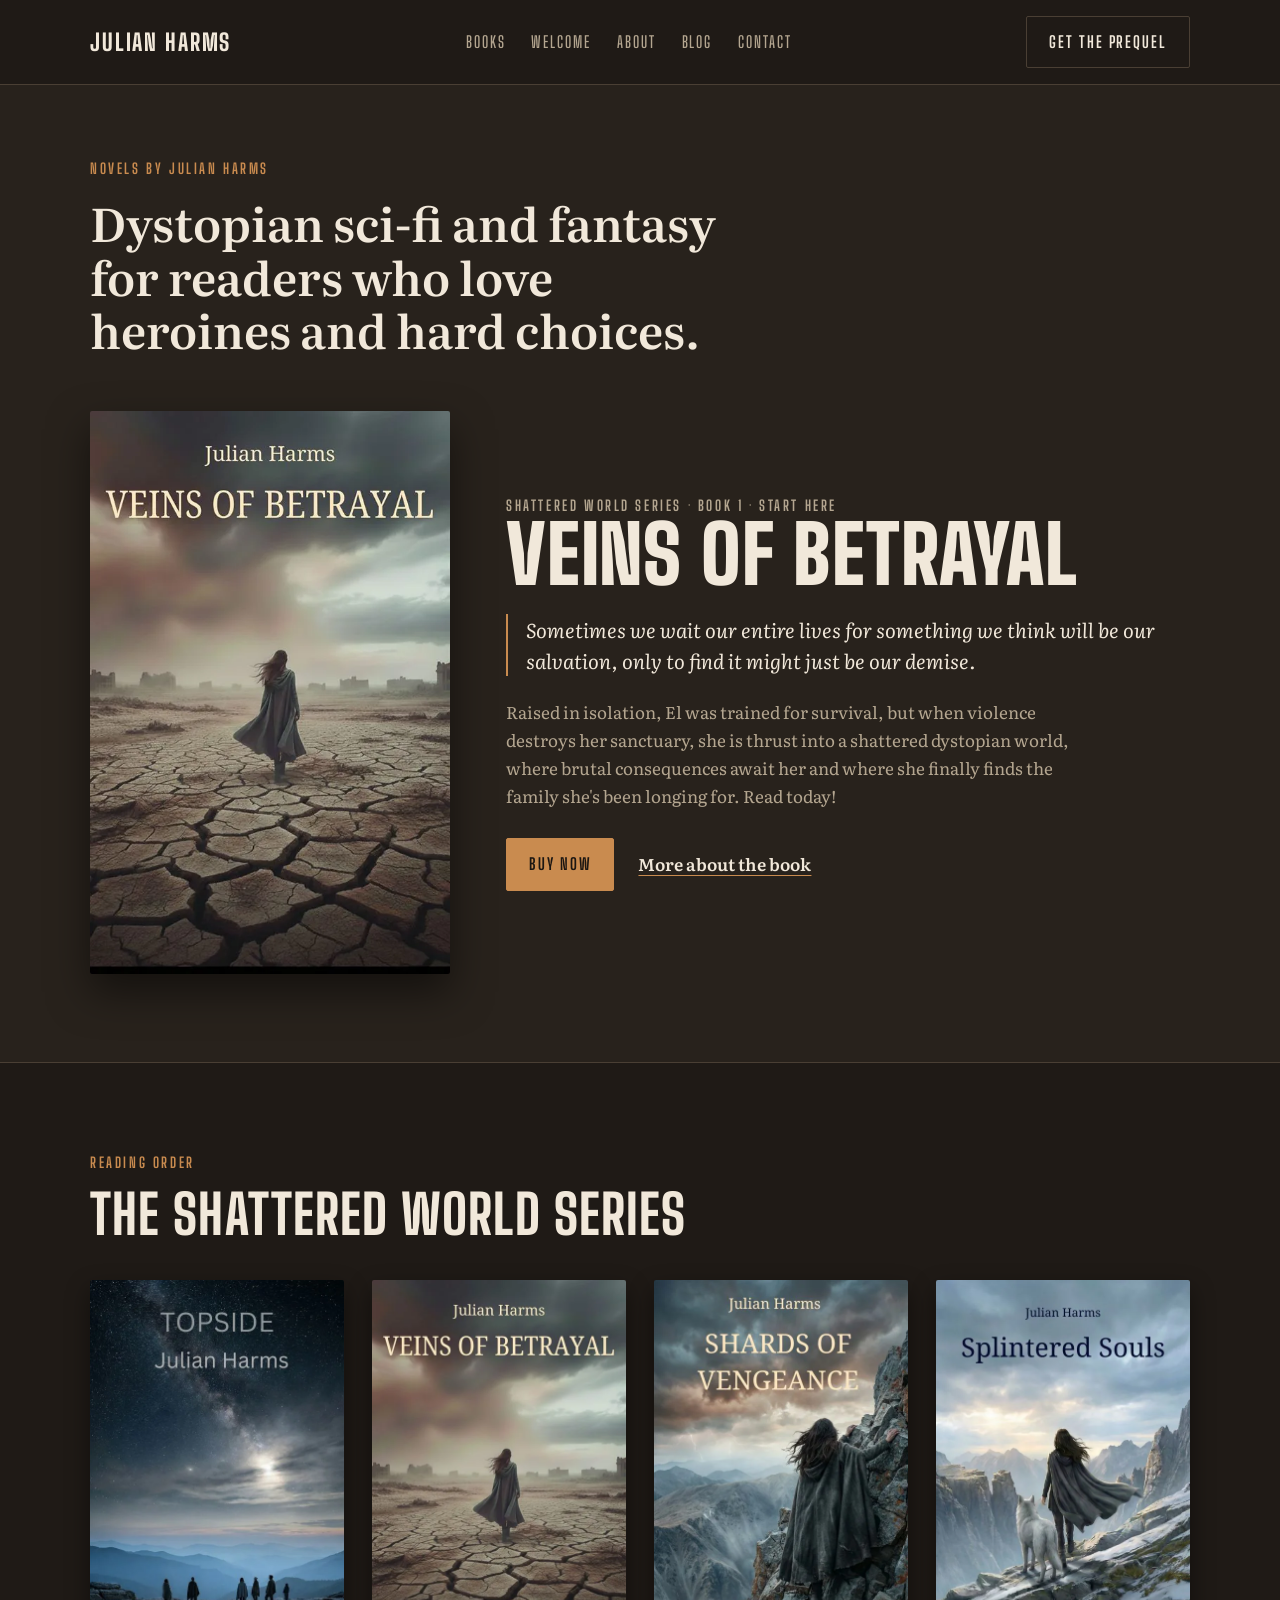
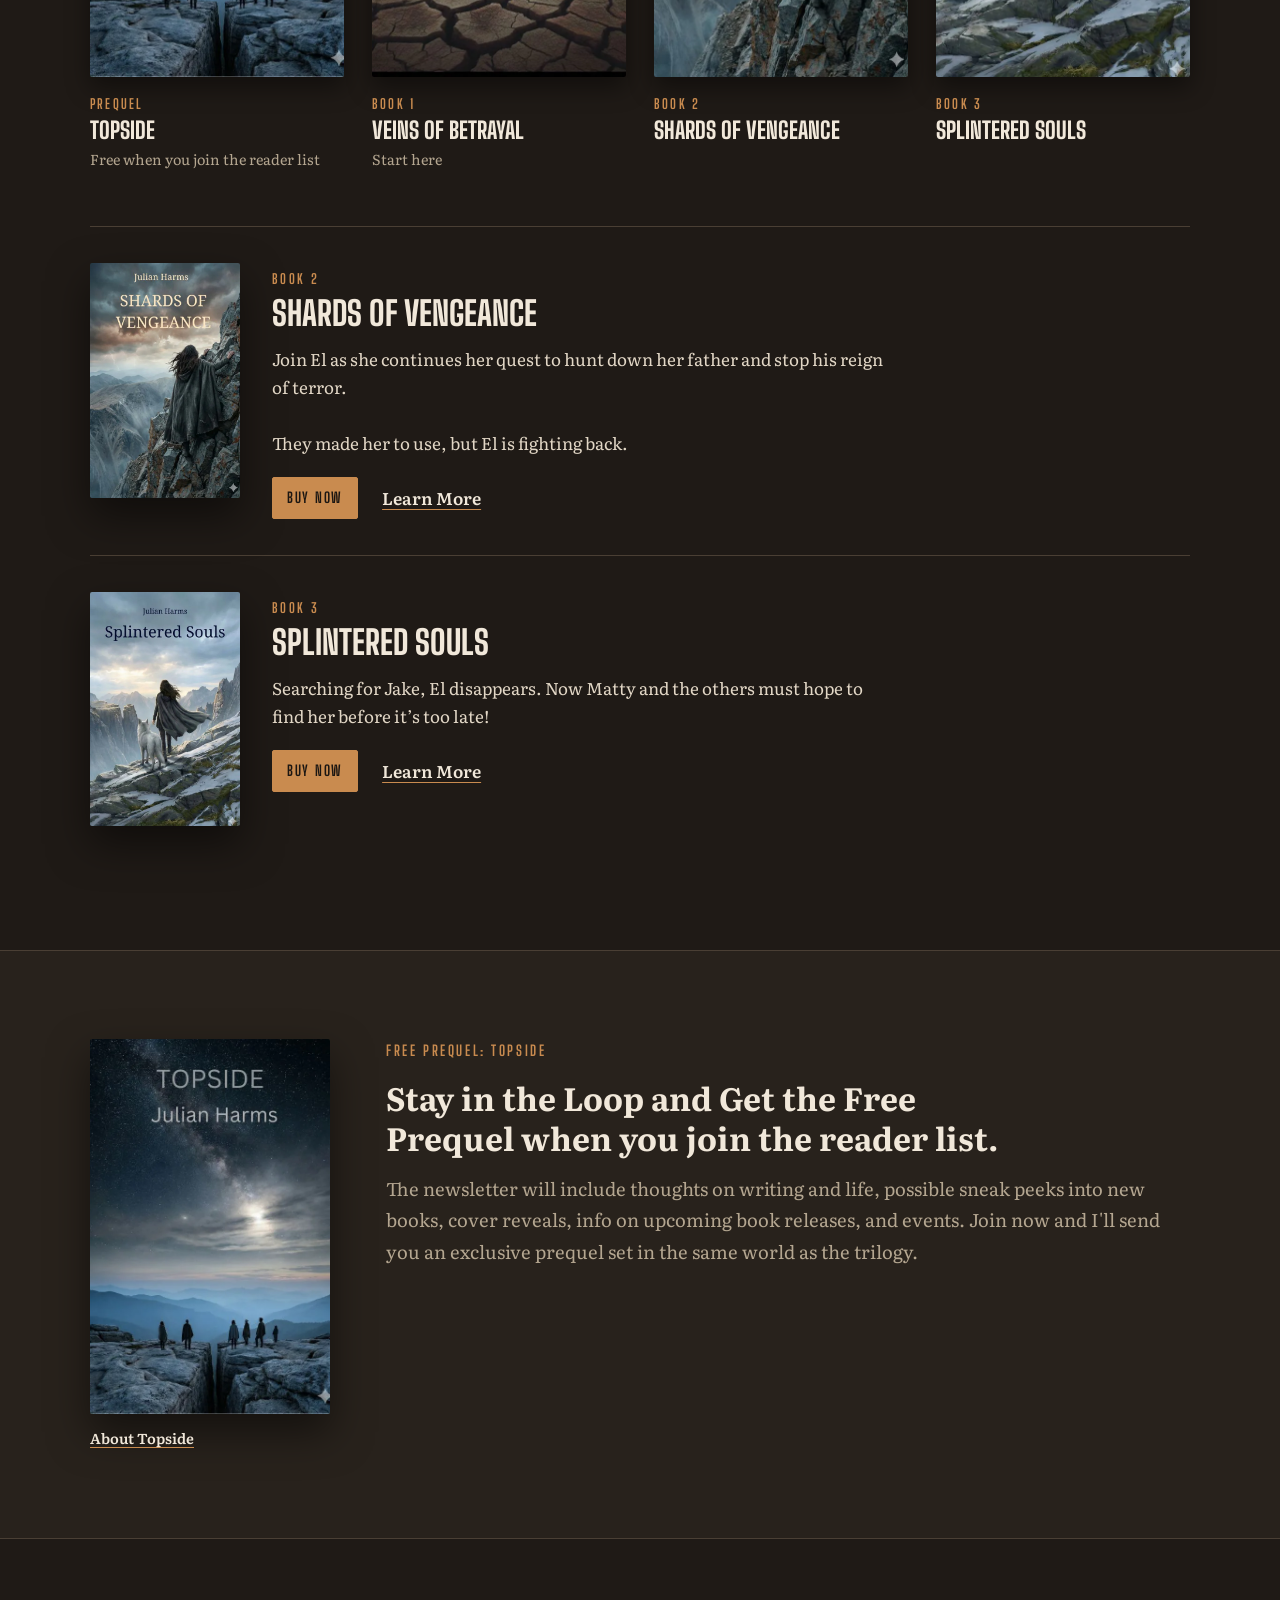
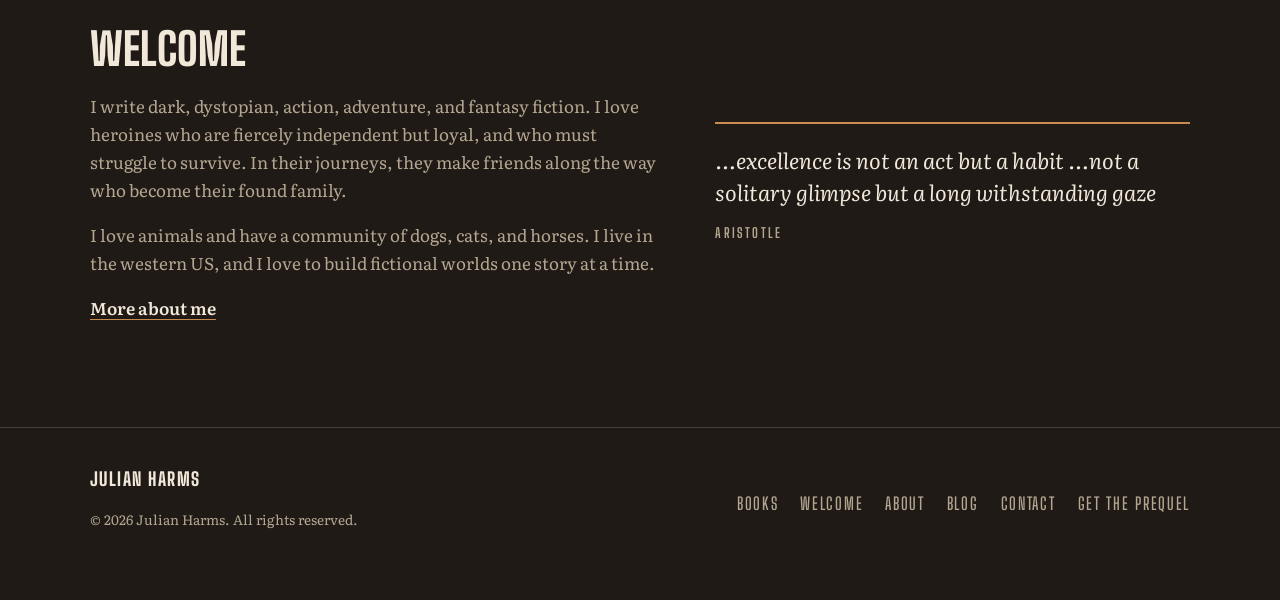
==== index.html @ 9734dfad "Update homepage Welcome section text Co-Authored-By: Claude Opus 5.5 <noreply@anthropic.com> Claude-" ====
<!doctype html>
<html lang="en">

<head>
  <meta charset="utf-8" />
  <meta name="viewport" content="width=device-width, initial-scale=1" />
  <meta name="description" content="Official site of Julian Harms, author of dystopian and dark fantasy fiction, including the Shattered World Series and the free prequel Topside." />
  <meta name="p:domain_verify" content="cd614ba4b7cb5df3d20bcf4890190cbf" />
  <link rel="canonical" href="https://julianharms.com/" />
  <link rel="alternate" type="application/rss+xml" title="Julian Harms Blog" href="https://julianharms.com/blog/feed.xml" />
  <meta property="og:title" content="Julian Harms | Dystopian & Dark Fantasy Author" />
  <meta property="og:description" content="Explore the Shattered World Series, dark fantasy fiction, and a free prequel from author Julian Harms." />
  <meta property="og:type" content="website" />
  <meta property="og:url" content="https://julianharms.com/" />
  <meta property="og:site_name" content="Julian Harms" />
  <meta property="og:locale" content="en_US" />
  <meta property="og:image" content="https://julianharms.com/images/julian-harms-social-card.jpg" />
  <meta property="og:image:width" content="1200" />
  <meta property="og:image:height" content="630" />
  <meta property="og:image:alt" content="Julian Harms dystopian and dark fantasy author social preview" />
  <meta name="twitter:card" content="summary_large_image" />
  <meta name="twitter:title" content="Julian Harms | Dystopian & Dark Fantasy Author" />
  <meta name="twitter:description" content="Explore the Shattered World Series, dark fantasy fiction, and a free prequel from author Julian Harms." />
  <meta name="twitter:image" content="https://julianharms.com/images/julian-harms-social-card.jpg" />
  <meta name="twitter:image:alt" content="Julian Harms dystopian and dark fantasy author social preview" />
  <link rel="icon" href="/favicon.ico" sizes="48x48" />
  <link rel="icon" href="/images/favicon.svg" type="image/svg+xml" />
  <link rel="apple-touch-icon" href="/images/apple-touch-icon.png" />
  <link rel="manifest" href="/site.webmanifest" />
  <meta name="theme-color" content="#1f1a16" />
  <title>Julian Harms | Dystopian & Dark Fantasy Author</title>
  <link rel="preconnect" href="https://fonts.googleapis.com" />
  <link rel="preconnect" href="https://fonts.gstatic.com" crossorigin />
  <link
    href="https://fonts.googleapis.com/css2?family=Big+Shoulders+Display:wght@600;700;800;900&family=Literata:ital,opsz,wght@0,7..72,400;0,7..72,600;1,7..72,400&display=swap"
    rel="stylesheet" />
  <script type="application/ld+json">
    {
      "@context": "https://schema.org",
      "@graph": [
        {
          "@type": "WebSite",
          "@id": "https://julianharms.com/#website",
          "url": "https://julianharms.com/",
          "name": "Julian Harms",
          "description": "Official site of Julian Harms, author of dystopian and dark fantasy fiction.",
          "publisher": {
            "@id": "https://julianharms.com/#author"
          },
          "inLanguage": "en-US"
        },
        {
          "@type": "Person",
          "@id": "https://julianharms.com/#author",
          "name": "Julian Harms",
          "url": "https://julianharms.com/",
          "jobTitle": "Author",
          "description": "Julian Harms writes dark dystopian action adventure and fantasy fiction, where survival comes at a cost and hope refuses to die.",
          "knowsAbout": [
            "Dystopian fiction",
            "Dark fantasy",
            "Fantasy fiction"
          ]
        },
        {
          "@type": "Book",
          "@id": "https://julianharms.com/books/topside/#book",
          "name": "Topside",
          "author": {
            "@id": "https://julianharms.com/#author"
          },
          "bookFormat": "https://schema.org/EBook",
          "genre": [
            "Dystopian fiction",
            "Dark fantasy"
          ],
          "image": "https://julianharms.com/images/TOPSIDE.webp",
          "url": "https://julianharms.com/books/topside/",
          "description": "Topside is a free prequel novella available to Julian Harms reader list subscribers.",
          "inLanguage": "en"
        },
        {
          "@type": "BookSeries",
          "@id": "https://julianharms.com/#shattered-world-series",
          "name": "Shattered World Series",
          "author": {
            "@id": "https://julianharms.com/#author"
          },
          "inLanguage": "en",
          "genre": [
            "Dystopian fiction",
            "Dark fantasy"
          ],
          "hasPart": [
            {
              "@id": "https://julianharms.com/books/veins-of-betrayal/#book"
            },
            {
              "@id": "https://julianharms.com/books/shards-of-vengeance/#book"
            },
            {
              "@id": "https://julianharms.com/books/splintered-souls/#book"
            }
          ]
        },
        {
          "@type": "Book",
          "@id": "https://julianharms.com/books/veins-of-betrayal/#book",
          "name": "Veins of Betrayal",
          "author": {
            "@id": "https://julianharms.com/#author"
          },
          "bookFormat": "https://schema.org/EBook",
          "genre": [
            "Dystopian fiction",
            "Dark fantasy"
          ],
          "image": "https://julianharms.com/images/veins-of-betrayal-cover.webp",
          "url": "https://julianharms.com/books/veins-of-betrayal/",
          "description": "Sometimes we wait our entire lives for something we think will be our salvation, only to find it might just be our demise.",
          "offers": {
            "@type": "Offer",
            "url": "https://books2read.com/u/b66M6W",
            "availability": "https://schema.org/InStock"
          },
          "inLanguage": "en",
          "isPartOf": {
            "@id": "https://julianharms.com/#shattered-world-series"
          },
          "position": 1
        },
        {
          "@type": "Book",
          "@id": "https://julianharms.com/books/shards-of-vengeance/#book",
          "name": "Shards of Vengeance",
          "author": {
            "@id": "https://julianharms.com/#author"
          },
          "bookFormat": "https://schema.org/EBook",
          "genre": [
            "Dystopian fiction",
            "Dark fantasy"
          ],
          "image": "https://julianharms.com/images/shards-of-vengeance-cover.webp",
          "url": "https://julianharms.com/books/shards-of-vengeance/",
          "description": "In a desperate attempt to escape from Traders who are chasing them, El falls into an underground cave, and Jake is captured. El is rescued by an awkward genius named Matty, who becomes a reluctant helper in her quest to find Jake. In their search for Jake, they find other victims of her father’s cruel experiments. Will they find Jake before it’s too late? Buy now and see.",
          "offers": {
            "@type": "Offer",
            "url": "https://www.amazon.com/dp/B0GWYNR5W9",
            "availability": "https://schema.org/InStock"
          },
          "inLanguage": "en",
          "isPartOf": {
            "@id": "https://julianharms.com/#shattered-world-series"
          },
          "position": 2,
          "identifier": {
            "@type": "PropertyValue",
            "propertyID": "ASIN",
            "value": "B0GWYNR5W9"
          }
        },
        {
          "@type": "Book",
          "@id": "https://julianharms.com/books/splintered-souls/#book",
          "name": "Splintered Souls",
          "author": {
            "@id": "https://julianharms.com/#author"
          },
          "bookFormat": "https://schema.org/EBook",
          "genre": [
            "Dystopian fiction",
            "Dark fantasy"
          ],
          "image": "https://julianharms.com/images/splintered-souls-cover.webp",
          "url": "https://julianharms.com/books/splintered-souls/",
          "description": "As she is searching for Jake, El disappears. Now Matty and the others must hope to find her before it’s too late. Meanwhile, El and Jake are deep in the bowels of an underground laboratory fighting for their lives. After they find each other and a crazy gardener, they must fight for survival in a desperate attempt to break free. Will they escape? Buy now and see!",
          "offers": {
            "@type": "Offer",
            "url": "https://www.amazon.com/dp/B0GX2TV7L5",
            "availability": "https://schema.org/InStock"
          },
          "inLanguage": "en",
          "isPartOf": {
            "@id": "https://julianharms.com/#shattered-world-series"
          },
          "position": 3,
          "identifier": {
            "@type": "PropertyValue",
            "propertyID": "ASIN",
            "value": "B0GX2TV7L5"
          }
        }
      ]
    }
  </script>
  <script>
    (function (w, d, e, u, f, l, n) {
      w[f] = w[f] || function () {
        (w[f].q = w[f].q || [])
        .push(arguments);
      }, l = d.createElement(e), l.async = 1, l.src = u,
      n = d.getElementsByTagName(e)[0], n.parentNode.insertBefore(l, n);
    })
      (window, document, 'script', 'https://assets.mailerlite.com/js/universal.js', 'ml');
    ml('account', '2204583');
  </script>
  <link rel="stylesheet" href="styles.css" />
</head>

<body>
  <header class="site-header">
    <div class="container header-inner">
      <div class="logo">Julian Harms</div>
      <nav class="nav">
        <a href="#books">Books</a>
        <a href="#about">Welcome</a>
        <a href="/about/">About</a>
        <a href="/blog/">Blog</a>
        <a href="/contact/">Contact</a>
      </nav>
      <a class="button ghost prequel-trigger" href="#signup">Get the Prequel</a>
    </div>
  </header>

  <main>
    <section class="hero">
      <div class="hero-intro">
        <p class="eyebrow">Novels by Julian Harms</p>
        <h1>Dystopian <span class="nowrap">sci-fi</span> and fantasy for readers who love heroines and hard choices.</h1>
      </div>

      <div id="veins-of-betrayal" class="container feature">
        <a class="feature-cover" href="/books/veins-of-betrayal/">
          <img class="book-cover" src="images/veins-of-betrayal-cover.webp" alt="Veins of Betrayal book cover" width="512" height="800" decoding="async" fetchpriority="high" />
        </a>
        <div class="feature-copy">
          <p class="kicker">Shattered World Series &middot; Book 1 &middot; Start here</p>
          <h2><a class="book-title-link" href="/books/veins-of-betrayal/">Veins of Betrayal</a></h2>
          <blockquote class="tagline">
            Sometimes we wait our entire lives for something we think will be our salvation, only to find it might
            just be our demise.
          </blockquote>
          <p>
            Raised in isolation, El was trained for survival, but when violence destroys her sanctuary, she is thrust
            into a shattered dystopian world, where brutal consequences await her and where she finally finds the
            family she's been longing for. Read today!
          </p>
          <div class="book-actions">
            <a class="button buy-button" href="https://books2read.com/u/b66M6W" target="_blank" rel="noopener noreferrer">Buy Now</a>
            <a class="text-link" href="/books/veins-of-betrayal/">More about the book</a>
          </div>
        </div>
      </div>
    </section>

    <section id="books" class="section books">
      <div class="container">
        <div class="section-title">
          <p class="eyebrow">Reading order</p>
          <h2>The Shattered World Series</h2>
        </div>

        <ol class="reading-order">
          <li>
            <a href="/books/topside/">
              <img class="book-cover" src="images/TOPSIDE.webp" alt="Topside book cover" width="512" height="800" loading="lazy" decoding="async" />
              <span class="ro-num">Prequel</span>
              <span class="ro-title">Topside</span>
              <span class="ro-note">Free when you join the reader list</span>
            </a>
          </li>
          <li>
            <a href="/books/veins-of-betrayal/">
              <img class="book-cover" src="images/veins-of-betrayal-cover.webp" alt="Veins of Betrayal book cover" width="512" height="800" loading="lazy" decoding="async" />
              <span class="ro-num">Book 1</span>
              <span class="ro-title">Veins of Betrayal</span>
              <span class="ro-note">Start here</span>
            </a>
          </li>
          <li>
            <a href="/books/shards-of-vengeance/">
              <img class="book-cover" src="images/shards-of-vengeance-cover.webp" alt="Shards of Vengeance book cover" width="512" height="800" loading="lazy" decoding="async" />
              <span class="ro-num">Book 2</span>
              <span class="ro-title">Shards of Vengeance</span>
            </a>
          </li>
          <li>
            <a href="/books/splintered-souls/">
              <img class="book-cover" src="images/splintered-souls-cover.webp" alt="Splintered Souls book cover" width="512" height="800" loading="lazy" decoding="async" />
              <span class="ro-num">Book 3</span>
              <span class="ro-title">Splintered Souls</span>
            </a>
          </li>
        </ol>

        <div class="book-list">
          <article id="shards-of-vengeance" class="book-row">
            <a href="/books/shards-of-vengeance/">
              <img class="book-cover" src="images/shards-of-vengeance-cover.webp" alt="Shards of Vengeance book cover" width="512" height="800" loading="lazy" decoding="async" />
            </a>
            <div>
              <span class="tag">Book 2</span>
              <h3><a class="book-title-link" href="/books/shards-of-vengeance/">Shards of Vengeance</a></h3>
              <p>
                Join El as she continues her quest to hunt down her father and stop his reign of terror.<br />
                <br />
                They made her to use, but El is fighting back.
              </p>
              <div class="book-actions">
                <a class="button small buy-button" href="https://www.amazon.com/dp/B0GWYNR5W9" target="_blank" rel="noopener noreferrer">Buy Now</a>
                <a class="text-link" href="/books/shards-of-vengeance/">Learn More</a>
              </div>
            </div>
          </article>
          <article id="splintered-souls" class="book-row">
            <a href="/books/splintered-souls/">
              <img class="book-cover" src="images/splintered-souls-cover.webp" alt="Splintered Souls book cover" width="512" height="800" loading="lazy" decoding="async" />
            </a>
            <div>
              <span class="tag">Book 3</span>
              <h3><a class="book-title-link" href="/books/splintered-souls/">Splintered Souls</a></h3>
              <p>
                Searching for Jake, El disappears. Now Matty and the others must hope to find her before it’s too late!
              </p>
              <div class="book-actions">
                <a class="button small buy-button" href="https://www.amazon.com/dp/B0GX2TV7L5" target="_blank" rel="noopener noreferrer">Buy Now</a>
                <a class="text-link" href="/books/splintered-souls/">Learn More</a>
              </div>
            </div>
          </article>
        </div>
      </div>
    </section>

    <section id="signup" class="section signup">
      <div class="container signup-shell">
        <a class="signup-cover" href="/books/topside/">
          <img class="book-cover" src="images/TOPSIDE.webp" alt="Topside book cover" width="512" height="800" loading="lazy" decoding="async" />
          <span class="text-link">About Topside</span>
        </a>
        <div class="signup-panel">
          <p class="eyebrow">Free prequel: Topside</p>
          <h2>Stay in the Loop and Get the Free Prequel when you join the reader list.</h2>
          <p class="lead">
            The newsletter will include thoughts on writing and life, possible sneak peeks into new books, cover reveals, info on upcoming book releases, and events. Join now and I'll send you an
            exclusive prequel set in the same world as the trilogy.
          </p>
          <div class="signup-form">
            <div class="ml-embedded" data-form="vc6lXw"></div>
          </div>
        </div>
      </div>
    </section>

    <section id="about" class="section about">
      <div class="container about-grid">
        <div class="about-panel">
          <h2>Welcome</h2>
          <p>
            I write dark, dystopian, action, adventure, and fantasy fiction. I love
            heroines who are fiercely independent but loyal, and who must struggle
            to survive. In their journeys, they make friends along the way who
            become their found family.
          </p>
          <p>
            I love animals and have a community of dogs, cats, and horses. I live
            in the western US, and I love to build fictional worlds one story at a time.
          </p>
          <p><a class="text-link" href="/about/">More about me</a></p>
        </div>
        <blockquote class="quote">
          <p>
            &hellip;excellence is not an act but a habit &hellip;not a solitary glimpse
            but a long withstanding gaze
          </p>
          <footer>Aristotle</footer>
        </blockquote>
      </div>
    </section>
  </main>

  <footer class="site-footer">
    <div class="container footer-inner">
      <div>
        <div class="logo small">Julian Harms</div>
        <p class="fine-print">© 2026 Julian Harms. All rights reserved.</p>
      </div>
      <div class="footer-links">
        <a href="#books">Books</a>
        <a href="#about">Welcome</a>
        <a href="/about/">About</a>
        <a href="/blog/">Blog</a>
        <a href="/contact/">Contact</a>
        <a class="prequel-trigger" href="#signup">Get the Prequel</a>
      </div>
    </div>
  </footer>

</body>

</html>
---- styles.css ----
/*
  Julian Harms — cover-led theme.
  Palette is sampled from the Shattered World covers: dust-brown ground,
  rust accent, bone text, storm grey for secondary detail.
  Titles: Big Shoulders Display (condensed poster face, like the cover type).
  Reading: Literata (book serif).
  Motion is intentionally minimal: colour changes on hover/focus only.
*/
:root {
  color-scheme: dark;
  --ground: #1f1a16;
  --ground-raised: #28221c;
  --panel: #2e2720;
  --rule: #4a3f34;
  --bone: #f1e8da;
  --text: #e2d7c6;
  --muted: #b4a690;
  --rust: #c98b4f;
  --rust-strong: #dda066;
  --storm: #9aa9b0;
  --ink: #1b1612;
  --font-title: "Big Shoulders Display", "Arial Narrow", Impact, sans-serif;
  --font-body: "Literata", Georgia, "Times New Roman", serif;
  --header-h: 72px;
}

*,
*::before,
*::after {
  box-sizing: border-box;
}

body {
  margin: 0;
  font-family: var(--font-body);
  font-size: 1.0625rem;
  line-height: 1.65;
  background: var(--ground);
  color: var(--text);
  min-height: 100vh;
}

a {
  color: inherit;
  text-decoration: none;
  transition: color 0.15s ease, background-color 0.15s ease, border-color 0.15s ease;
}

a:focus-visible,
button:focus-visible {
  outline: 2px solid var(--rust);
  outline-offset: 3px;
}

img {
  max-width: 100%;
}

h1,
h2,
h3 {
  color: var(--bone);
  text-wrap: balance;
}

section[id],
article[id] {
  scroll-margin-top: calc(var(--header-h) + 16px);
}

.container {
  width: min(1100px, 92vw);
  margin: 0 auto;
}

.section {
  padding: 88px 0;
}

/* ---------- Shared type pieces ---------- */

.eyebrow,
.kicker,
.tag,
.card-label {
  font-family: var(--font-title);
  font-weight: 700;
  font-size: 0.9rem;
  letter-spacing: 0.18em;
  text-transform: uppercase;
  color: var(--rust);
  margin: 0 0 14px;
}

.tag {
  display: inline-block;
  margin: 0;
  font-size: 0.85rem;
}

.lead {
  color: var(--muted);
  font-size: 1.15rem;
  line-height: 1.7;
  margin: 0 0 24px;
}

.meta {
  font-size: 0.9rem;
  color: var(--muted);
}

.fine-print {
  color: var(--muted);
  font-size: 0.85rem;
}

.text-link {
  color: var(--bone);
  font-weight: 600;
  text-decoration: underline;
  text-decoration-color: var(--rust);
  text-underline-offset: 0.22em;
}

.text-link:hover {
  color: var(--rust-strong);
}

.back-link {
  display: inline-block;
  margin: 0 0 24px;
  font-family: var(--font-title);
  font-weight: 700;
  letter-spacing: 0.12em;
  text-transform: uppercase;
  font-size: 0.9rem;
  text-decoration: none;
  color: var(--muted);
}

.back-link::before {
  content: "\2190\00a0";
}

.back-link:hover {
  color: var(--rust-strong);
}

.book-title-link:hover {
  color: var(--rust-strong);
}

.section-title h2 {
  font-family: var(--font-title);
  font-weight: 800;
  text-transform: uppercase;
  letter-spacing: 0.02em;
  line-height: 0.95;
  font-size: clamp(2.2rem, 3vw + 1.2rem, 3.4rem);
  margin: 0 0 40px;
}

/* ---------- Buttons ---------- */

.button {
  display: inline-flex;
  align-items: center;
  justify-content: center;
  white-space: nowrap;
  padding: 12px 22px;
  border-radius: 2px;
  border: 1px solid var(--rust);
  background: var(--rust);
  color: var(--ink);
  font-family: var(--font-title);
  font-weight: 700;
  font-size: 1rem;
  letter-spacing: 0.12em;
  text-transform: uppercase;
  cursor: pointer;
}

.button:hover {
  background: var(--rust-strong);
  border-color: var(--rust-strong);
}

.button.ghost {
  background: transparent;
  color: var(--bone);
  border-color: var(--rule);
}

.button.ghost:hover {
  border-color: var(--rust);
  color: var(--rust-strong);
}

.button.small {
  padding: 8px 14px;
  font-size: 0.9rem;
}

.button.cta {
  padding: 14px 26px;
  font-size: 1.05rem;
}

/* ---------- Header & footer ---------- */

.site-header {
  position: sticky;
  top: 0;
  z-index: 10;
  background: var(--ground);
  border-bottom: 1px solid var(--rule);
}

.header-inner {
  display: flex;
  align-items: center;
  justify-content: space-between;
  gap: 16px;
  padding: 16px 0;
}

.logo {
  font-family: var(--font-title);
  font-weight: 800;
  font-size: 1.45rem;
  letter-spacing: 0.08em;
  text-transform: uppercase;
  white-space: nowrap;
  color: var(--bone);
}

.logo.small {
  font-size: 1.15rem;
}

.nav {
  display: flex;
  gap: 26px;
  font-family: var(--font-title);
  font-weight: 600;
  font-size: 1rem;
  letter-spacing: 0.12em;
  text-transform: uppercase;
  color: var(--muted);
}

.nav a:hover {
  color: var(--bone);
}

.site-footer {
  padding: 36px 0 56px;
  border-top: 1px solid var(--rule);
}

.footer-inner {
  display: flex;
  align-items: center;
  justify-content: space-between;
  gap: 20px;
  flex-wrap: wrap;
}

.footer-links {
  display: flex;
  flex-wrap: wrap;
  gap: 12px 22px;
  font-family: var(--font-title);
  font-weight: 600;
  letter-spacing: 0.1em;
  text-transform: uppercase;
  color: var(--muted);
}

.footer-links a:hover {
  color: var(--bone);
}

/* ---------- Covers & panels ---------- */

.book-cover {
  display: block;
  width: 100%;
  height: auto;
  border-radius: 2px;
  box-shadow: 0 18px 40px rgba(0, 0, 0, 0.5);
}

/* Used where a block genuinely needs to stand apart (contact, post signup). */
.glass {
  background: var(--panel);
  border: 1px solid var(--rule);
  border-radius: 4px;
}

/* ---------- Homepage: intro + Book 1 feature ---------- */

.hero {
  background: var(--ground-raised);
  border-bottom: 1px solid var(--rule);
  padding: 72px 0 88px;
}

.hero-intro {
  max-width: 46rem;
  margin-left: max(4vw, calc((100vw - 1100px) / 2));
}

.hero-intro h1 {
  font-family: var(--font-body);
  font-weight: 600;
  font-size: clamp(1.9rem, 2.2vw + 1.2rem, 2.9rem);
  line-height: 1.15;
  margin: 0 0 18px;
}

.feature {
  display: grid;
  grid-template-columns: minmax(220px, 360px) minmax(0, 1fr);
  gap: 56px;
  align-items: center;
  margin-top: 56px;
}

.feature-copy h2 {
  font-family: var(--font-title);
  font-weight: 900;
  text-transform: uppercase;
  font-size: clamp(3rem, 5vw + 1rem, 5.6rem);
  line-height: 0.9;
  letter-spacing: 0.01em;
  margin: 0 0 24px;
}

.tagline {
  margin: 0 0 22px;
  padding-left: 18px;
  border-left: 2px solid var(--rust);
  font-style: italic;
  font-size: 1.25rem;
  line-height: 1.55;
  color: var(--bone);
}

.feature-copy > p {
  color: var(--muted);
  max-width: 60ch;
  margin: 0;
}

.book-actions {
  display: flex;
  flex-wrap: wrap;
  align-items: center;
  gap: 14px 24px;
  margin-top: 28px;
}

/* ---------- Homepage: series ---------- */

.reading-order {
  list-style: none;
  margin: 0 0 24px;
  padding: 0;
  display: grid;
  grid-template-columns: repeat(4, minmax(0, 1fr));
  gap: 28px;
}

.reading-order a {
  display: grid;
  gap: 4px;
}

.reading-order .book-cover {
  margin-bottom: 12px;
  box-shadow: 0 10px 24px rgba(0, 0, 0, 0.45);
}

.ro-num {
  font-family: var(--font-title);
  font-weight: 700;
  letter-spacing: 0.16em;
  text-transform: uppercase;
  font-size: 0.85rem;
  color: var(--rust);
}

.ro-title {
  font-family: var(--font-title);
  font-weight: 800;
  text-transform: uppercase;
  font-size: 1.45rem;
  line-height: 1;
  color: var(--bone);
}

.reading-order a:hover .ro-title {
  color: var(--rust-strong);
}

.ro-note {
  font-size: 0.9rem;
  color: var(--muted);
}

.book-list {
  margin-top: 56px;
}

.book-row {
  display: grid;
  grid-template-columns: 150px minmax(0, 1fr);
  gap: 32px;
  padding: 36px 0;
  border-top: 1px solid var(--rule);
}

.book-row h3 {
  font-family: var(--font-title);
  font-weight: 800;
  text-transform: uppercase;
  font-size: 2.1rem;
  line-height: 1;
  margin: 6px 0 14px;
}

.book-row p {
  margin: 0;
  color: var(--text);
  max-width: 62ch;
}

.book-row .book-actions {
  margin-top: 20px;
}

/* ---------- Homepage: signup ---------- */

.signup {
  background: var(--ground-raised);
  border-top: 1px solid var(--rule);
  border-bottom: 1px solid var(--rule);
}

.signup-shell {
  display: grid;
  grid-template-columns: minmax(160px, 240px) minmax(0, 1fr);
  gap: 56px;
  align-items: start;
}

.signup-cover {
  display: grid;
  gap: 12px;
  font-size: 0.9rem;
}

.signup-panel h2 {
  font-size: clamp(1.5rem, 1.2vw + 1.1rem, 2rem);
  line-height: 1.25;
  margin: 0 0 16px;
}

.signup-form {
  margin-top: 24px;
}

/* ---------- Homepage: welcome ---------- */

.about-grid {
  display: grid;
  grid-template-columns: minmax(0, 1.2fr) minmax(0, 1fr);
  gap: 56px;
  align-items: center;
}

.about-panel h2 {
  font-family: var(--font-title);
  font-weight: 800;
  text-transform: uppercase;
  font-size: clamp(2rem, 2vw + 1.2rem, 2.8rem);
  line-height: 1;
  margin: 0 0 20px;
}

.about-panel p {
  color: var(--muted);
  max-width: 62ch;
}

.quote {
  margin: 0;
  padding-top: 20px;
  border-top: 2px solid var(--rust);
}

.quote p {
  margin: 0;
  font-style: italic;
  font-size: 1.35rem;
  line-height: 1.5;
  color: var(--bone);
}

.quote footer {
  margin-top: 14px;
  font-family: var(--font-title);
  font-weight: 700;
  letter-spacing: 0.16em;
  text-transform: uppercase;
  font-size: 0.85rem;
  color: var(--muted);
}

/* ---------- Book detail pages (also About) ---------- */

.book-detail {
  padding-top: 72px;
}

.book-detail-grid {
  display: grid;
  grid-template-columns: minmax(220px, 360px) minmax(0, 1fr);
  gap: 56px;
  align-items: center;
}

.book-detail-cover.glass {
  background: none;
  border: 0;
  padding: 0;
}

.book-detail-cover .book-cover {
  max-height: 78vh;
  width: auto;
  margin: 0 auto;
}

.book-detail-copy h1 {
  margin: 0 0 20px;
  font-family: var(--font-title);
  font-weight: 900;
  text-transform: uppercase;
  font-size: clamp(2.8rem, 4.5vw + 1rem, 5.4rem);
  line-height: 0.9;
}

.book-detail-copy p:not(.eyebrow):not(.lead) {
  color: var(--muted);
  line-height: 1.75;
}

/* About page: cover fan stands in until there's an author photo */
.about-covers {
  position: relative;
  aspect-ratio: 4 / 4.2;
}

.about-covers img {
  position: absolute;
  width: 56%;
  height: auto;
  border-radius: 2px;
  box-shadow: 0 16px 36px rgba(0, 0, 0, 0.5);
}

.about-covers img:nth-child(1) {
  left: 0;
  top: 8%;
}

.about-covers img:nth-child(2) {
  left: 22%;
  top: 4%;
}

.about-covers img:nth-child(3) {
  left: 44%;
  top: 0;
}

/* ---------- Contact & 404 ---------- */

.contact-page {
  display: flex;
  flex-direction: column;
  min-height: 100vh;
  min-height: 100dvh;
}

.contact-page main {
  flex: 1;
  display: flex;
}

.contact-page .contact {
  width: 100%;
  display: flex;
  align-items: center;
  padding: clamp(48px, 8vh, 120px) 0;
}

.contact-panel {
  padding: 40px;
  max-width: 760px;
}

.contact-panel h1 {
  font-size: clamp(2.6rem, 3vw + 1.2rem, 4rem);
}

.not-found h1 {
  line-height: 0.95;
}

/* ---------- Blog ---------- */

.blog {
  padding-top: 72px;
}

.blog-title h1 {
  font-family: var(--font-title);
  font-weight: 900;
  text-transform: uppercase;
  font-size: clamp(2.8rem, 3vw + 1.4rem, 4.2rem);
  line-height: 0.95;
  margin: 0 0 12px;
}

.blog-title .lead {
  margin-bottom: 40px;
}

.blog-title .text-link {
  margin-left: 6px;
  white-space: nowrap;
}

.post-grid {
  display: grid;
  grid-template-columns: repeat(auto-fill, minmax(300px, 1fr));
  gap: 28px;
}

.post-card {
  overflow: hidden;
  display: flex;
  flex-direction: column;
}

.post-card-cover {
  display: block;
}

.post-card-cover img {
  display: block;
  width: 100%;
  aspect-ratio: 1200 / 630;
  height: auto;
  object-fit: cover;
  border-bottom: 1px solid var(--rule);
}

.post-card-body {
  padding: 22px 26px 28px;
  display: flex;
  flex-direction: column;
  gap: 12px;
  flex: 1;
}

.post-card-body h2 {
  margin: 0;
  font-family: var(--font-title);
  font-weight: 800;
  text-transform: uppercase;
  font-size: 1.7rem;
  line-height: 1;
}

.post-card-body p:not(.meta) {
  margin: 0;
  line-height: 1.6;
}

.post-card .meta,
.post .meta {
  display: flex;
  align-items: center;
  gap: 14px;
  margin: 0;
}

.post {
  padding-top: 72px;
}

.post-shell {
  max-width: 740px;
}

.post h1 {
  font-family: var(--font-title);
  font-weight: 900;
  text-transform: uppercase;
  font-size: clamp(2.6rem, 3vw + 1.2rem, 4rem);
  line-height: 0.95;
  margin: 16px 0 32px;
}

.post-cover {
  display: block;
  width: 100%;
  height: auto;
  aspect-ratio: 1200 / 630;
  object-fit: cover;
  border-radius: 2px;
  margin-bottom: 40px;
}

.post-body {
  font-size: 1.15rem;
  line-height: 1.8;
}

.post-body p,
.post-body ul,
.post-body ol {
  margin: 0 0 24px;
}

.post-body h2 {
  font-family: var(--font-title);
  font-weight: 800;
  text-transform: uppercase;
  font-size: 1.9rem;
  margin: 48px 0 16px;
}

.post-body a {
  color: var(--bone);
  text-decoration: underline;
  text-decoration-color: var(--rust);
  text-underline-offset: 0.2em;
}

.post-body blockquote {
  margin: 32px 0;
  padding-left: 22px;
  border-left: 2px solid var(--rust);
  font-style: italic;
  font-size: 1.3rem;
  color: var(--bone);
}

.post-body .post-divider {
  text-align: center;
  letter-spacing: 0.2em;
  color: var(--rust);
  margin: 36px 0;
}

.post-signoff {
  font-style: italic;
}

.post-signup {
  margin-top: 56px;
  padding: 32px;
}

.post-signup h2 {
  font-size: clamp(1.3rem, 1.2vw + 1rem, 1.7rem);
  line-height: 1.3;
  margin: 0 0 16px;
}

.sr-only {
  position: absolute;
  width: 1px;
  height: 1px;
  padding: 0;
  margin: -1px;
  overflow: hidden;
  clip: rect(0, 0, 0, 0);
  border: 0;
}

/* ---------- Responsive ---------- */

@media (max-width: 860px) {
  /* Nav drops to its own row under the logo; scrolls sideways if it runs out of room */
  .header-inner {
    flex-wrap: wrap;
    padding: 12px 0 0;
    row-gap: 8px;
  }
  .nav {
    order: 3;
    width: 100%;
    gap: 20px;
    overflow-x: auto;
    scrollbar-width: none;
    padding: 4px 0 12px;
    white-space: nowrap;
  }
  .nav::-webkit-scrollbar {
    display: none;
  }
  :root {
    --header-h: 112px;
  }
  .reading-order {
    grid-template-columns: repeat(2, minmax(0, 1fr));
  }
  .about-grid {
    grid-template-columns: 1fr;
  }
}

@media (max-width: 720px) {
  .section {
    padding: 64px 0;
  }
  .hero {
    padding: 48px 0 64px;
  }
  .hero-intro {
    margin-left: 4vw;
    margin-right: 4vw;
  }
  .feature,
  .book-detail-grid,
  .signup-shell {
    grid-template-columns: 1fr;
    gap: 32px;
  }
  .feature {
    margin-top: 40px;
  }
  .feature-cover {
    width: min(64%, 280px);
  }
  .book-detail,
  .blog,
  .post {
    padding-top: 48px;
  }
  .book-detail-cover .book-cover {
    max-height: 56vh;
  }
  .signup-cover {
    grid-template-columns: 96px 1fr;
    align-items: center;
  }
  .about-covers {
    max-width: 320px;
  }
  .post-grid {
    grid-template-columns: 1fr;
  }
  .contact-panel,
  .post-signup {
    padding: 24px 20px;
  }
  .footer-inner {
    flex-direction: column;
    align-items: flex-start;
  }
}

@media (max-width: 520px) {
  .book-row {
    grid-template-columns: 96px minmax(0, 1fr);
    gap: 18px;
  }
  .book-row h3 {
    font-size: 1.7rem;
  }
}

@media (max-width: 400px) {
  .logo {
    font-size: 1.2rem;
  }
  .site-header .button {
    padding: 8px 12px;
    font-size: 0.85rem;
  }
  .header-inner {
    gap: 10px;
  }
  .nav {
    gap: 16px;
    font-size: 0.95rem;
  }
}

@media (prefers-reduced-motion: reduce) {
  *,
  *::before,
  *::after {
    transition: none !important;
    animation: none !important;
    scroll-behavior: auto !important;
  }
}

.nowrap {
  white-space: nowrap;
}
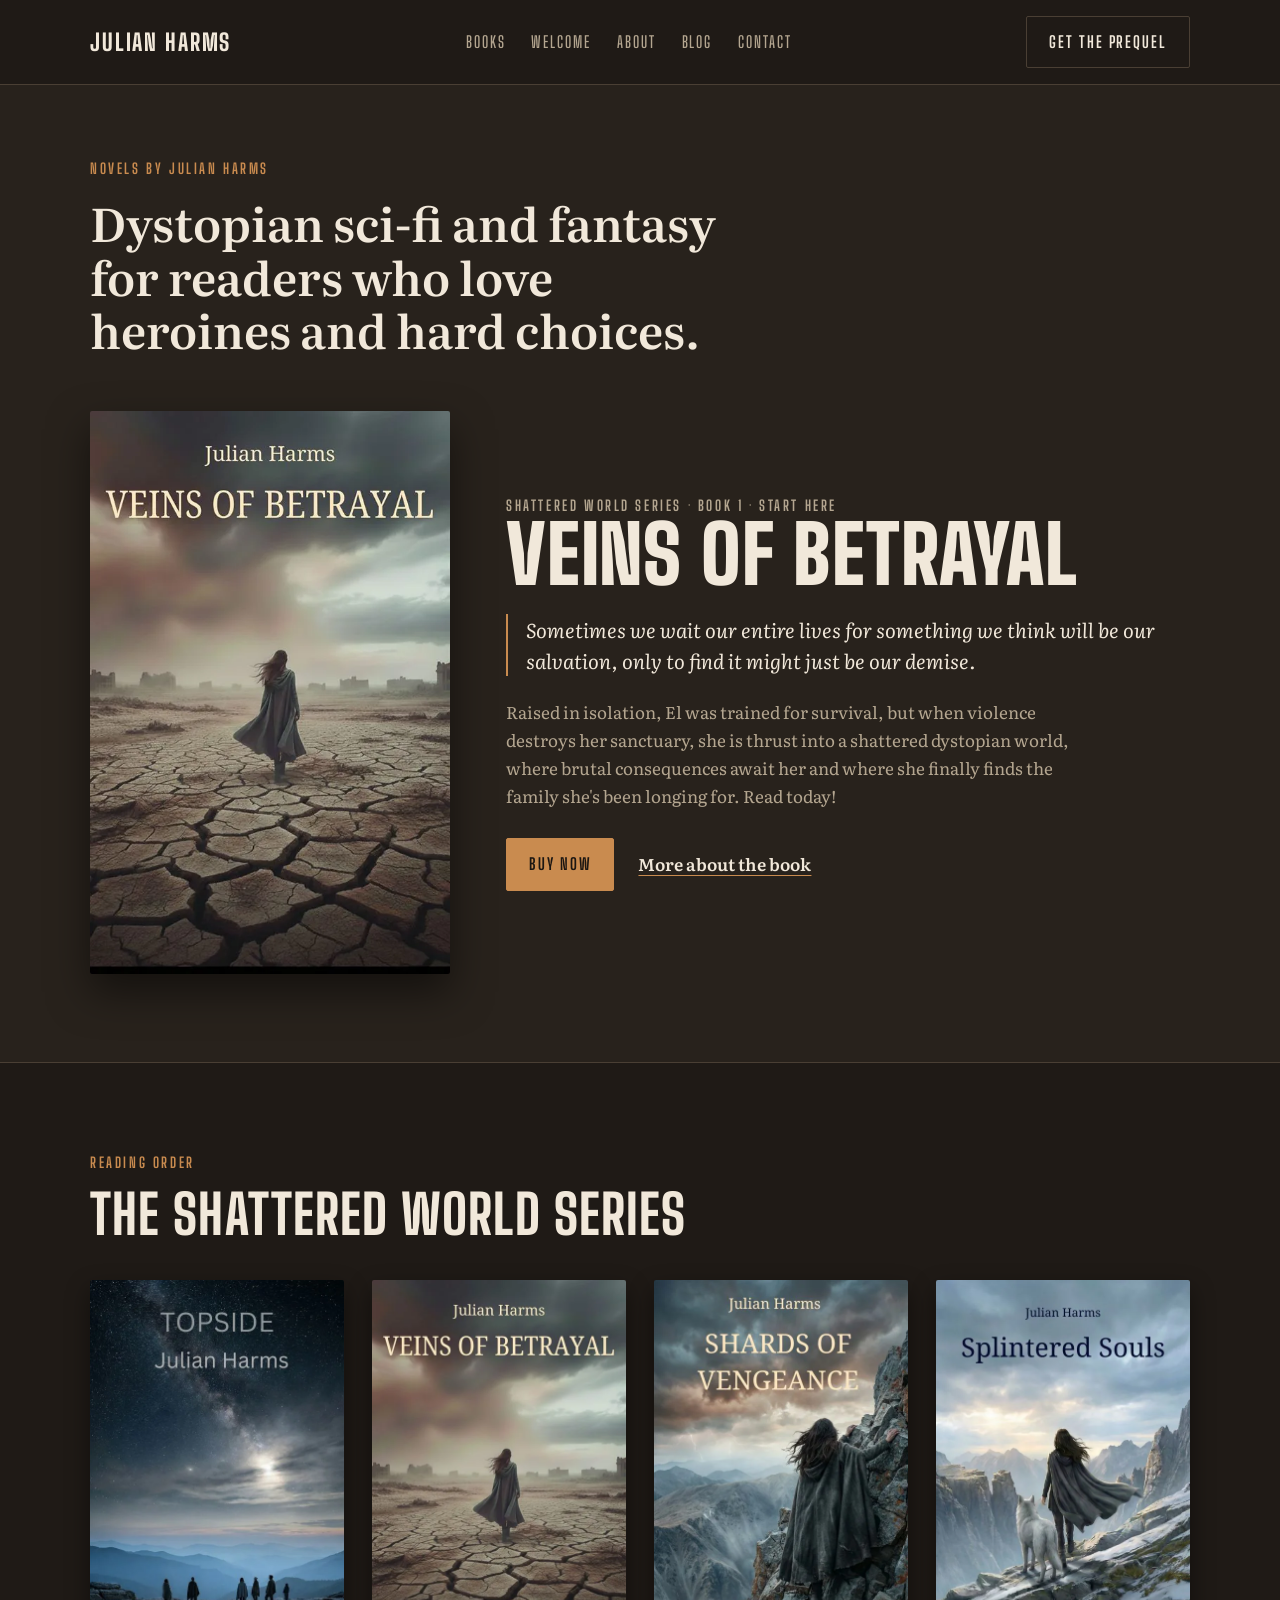
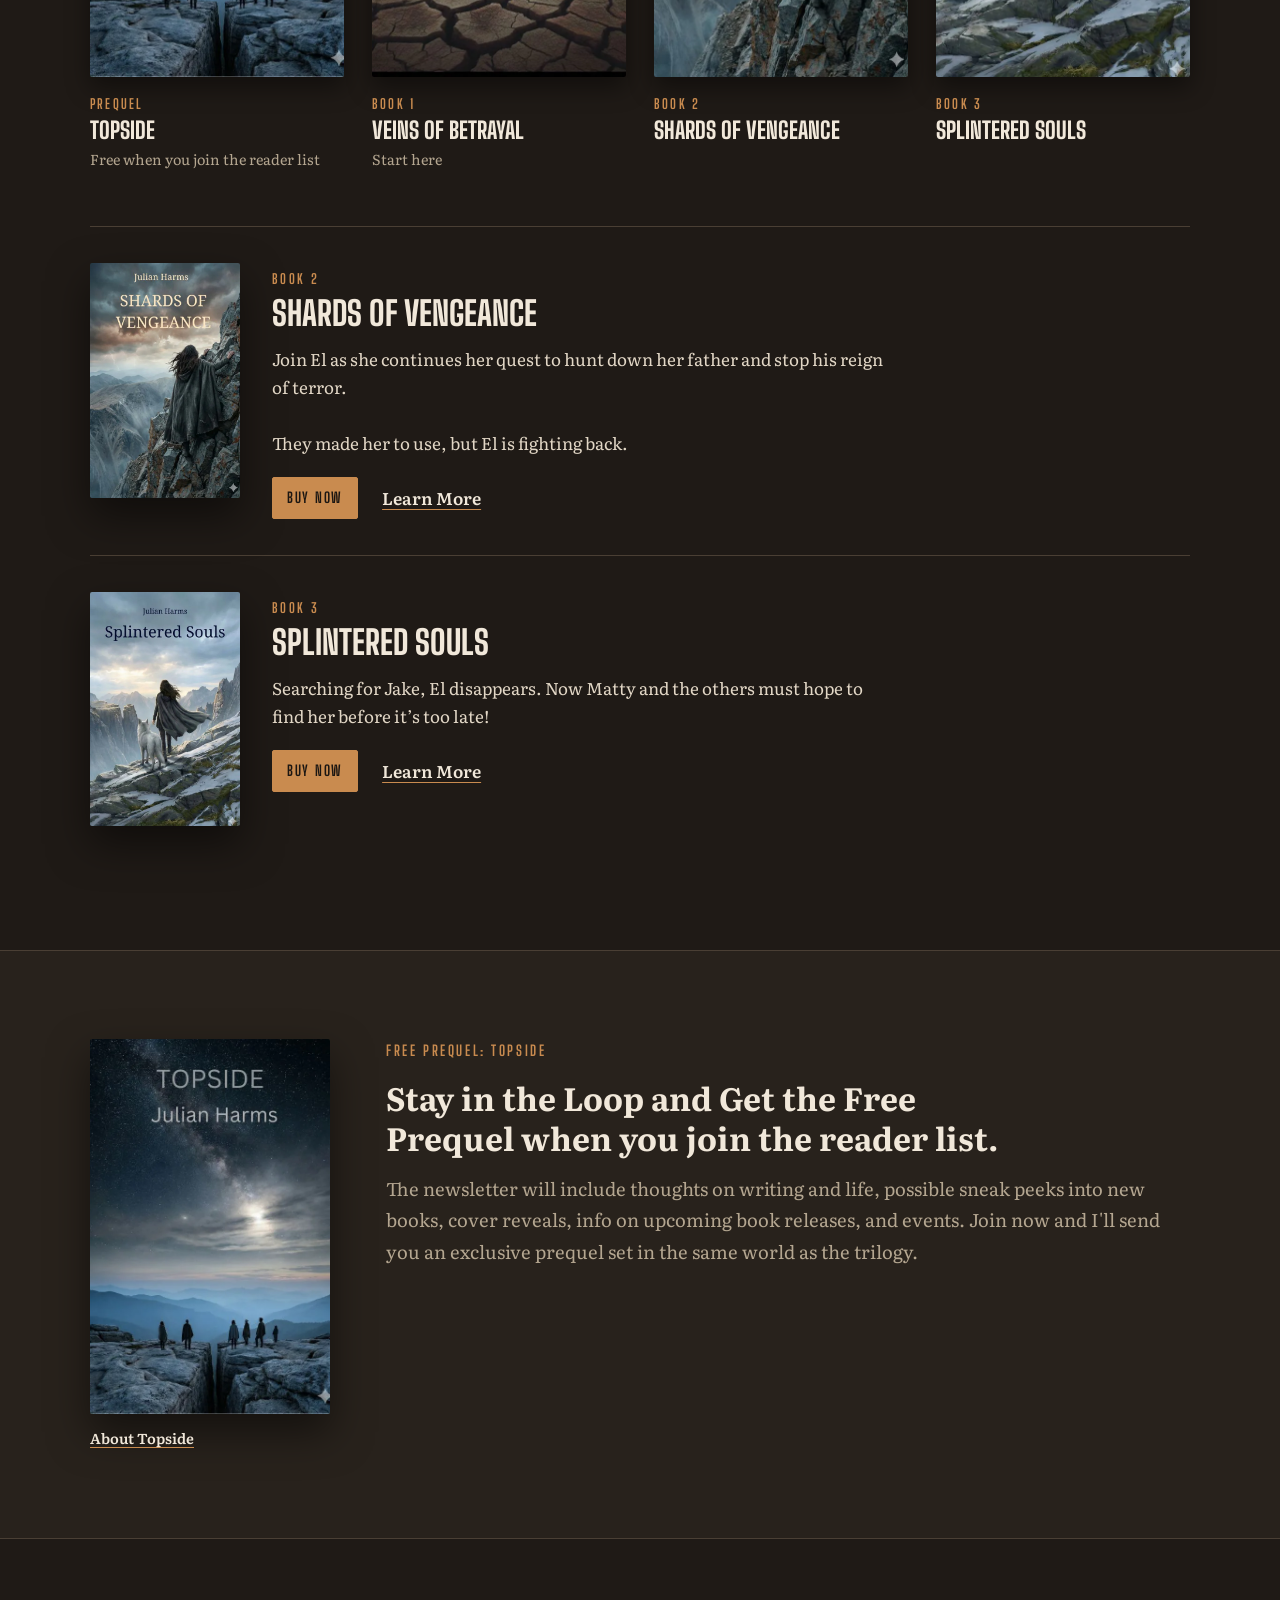
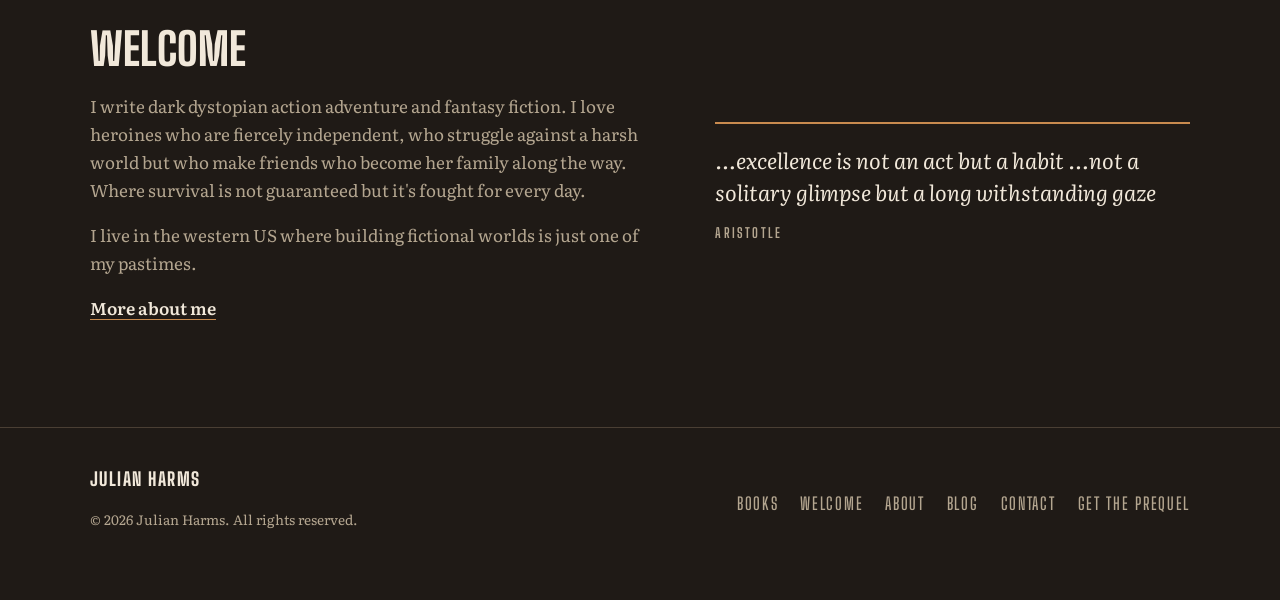
==== commit ae43f942: "Restore Welcome section; put new text on About page Co-Authored-By: Claude Opus 5.5 <noreply@anthrop" ====
--- a/index.html
+++ b/index.html
@@ -358,14 +358,14 @@
         <div class="about-panel">
           <h2>Welcome</h2>
           <p>
-            I write dark, dystopian, action, adventure, and fantasy fiction. I love
-            heroines who are fiercely independent but loyal, and who must struggle
-            to survive. In their journeys, they make friends along the way who
-            become their found family.
+            I write dark dystopian action adventure and fantasy fiction. I love
+            heroines who are fiercely independent, who struggle against a harsh
+            world but who make friends who become her family along the way.
+            Where survival is not guaranteed but it's fought for every day.
           </p>
           <p>
-            I love animals and have a community of dogs, cats, and horses. I live
-            in the western US, and I love to build fictional worlds one story at a time.
+            I live in the western US where building fictional worlds is just
+            one of my pastimes.
           </p>
           <p><a class="text-link" href="/about/">More about me</a></p>
         </div>
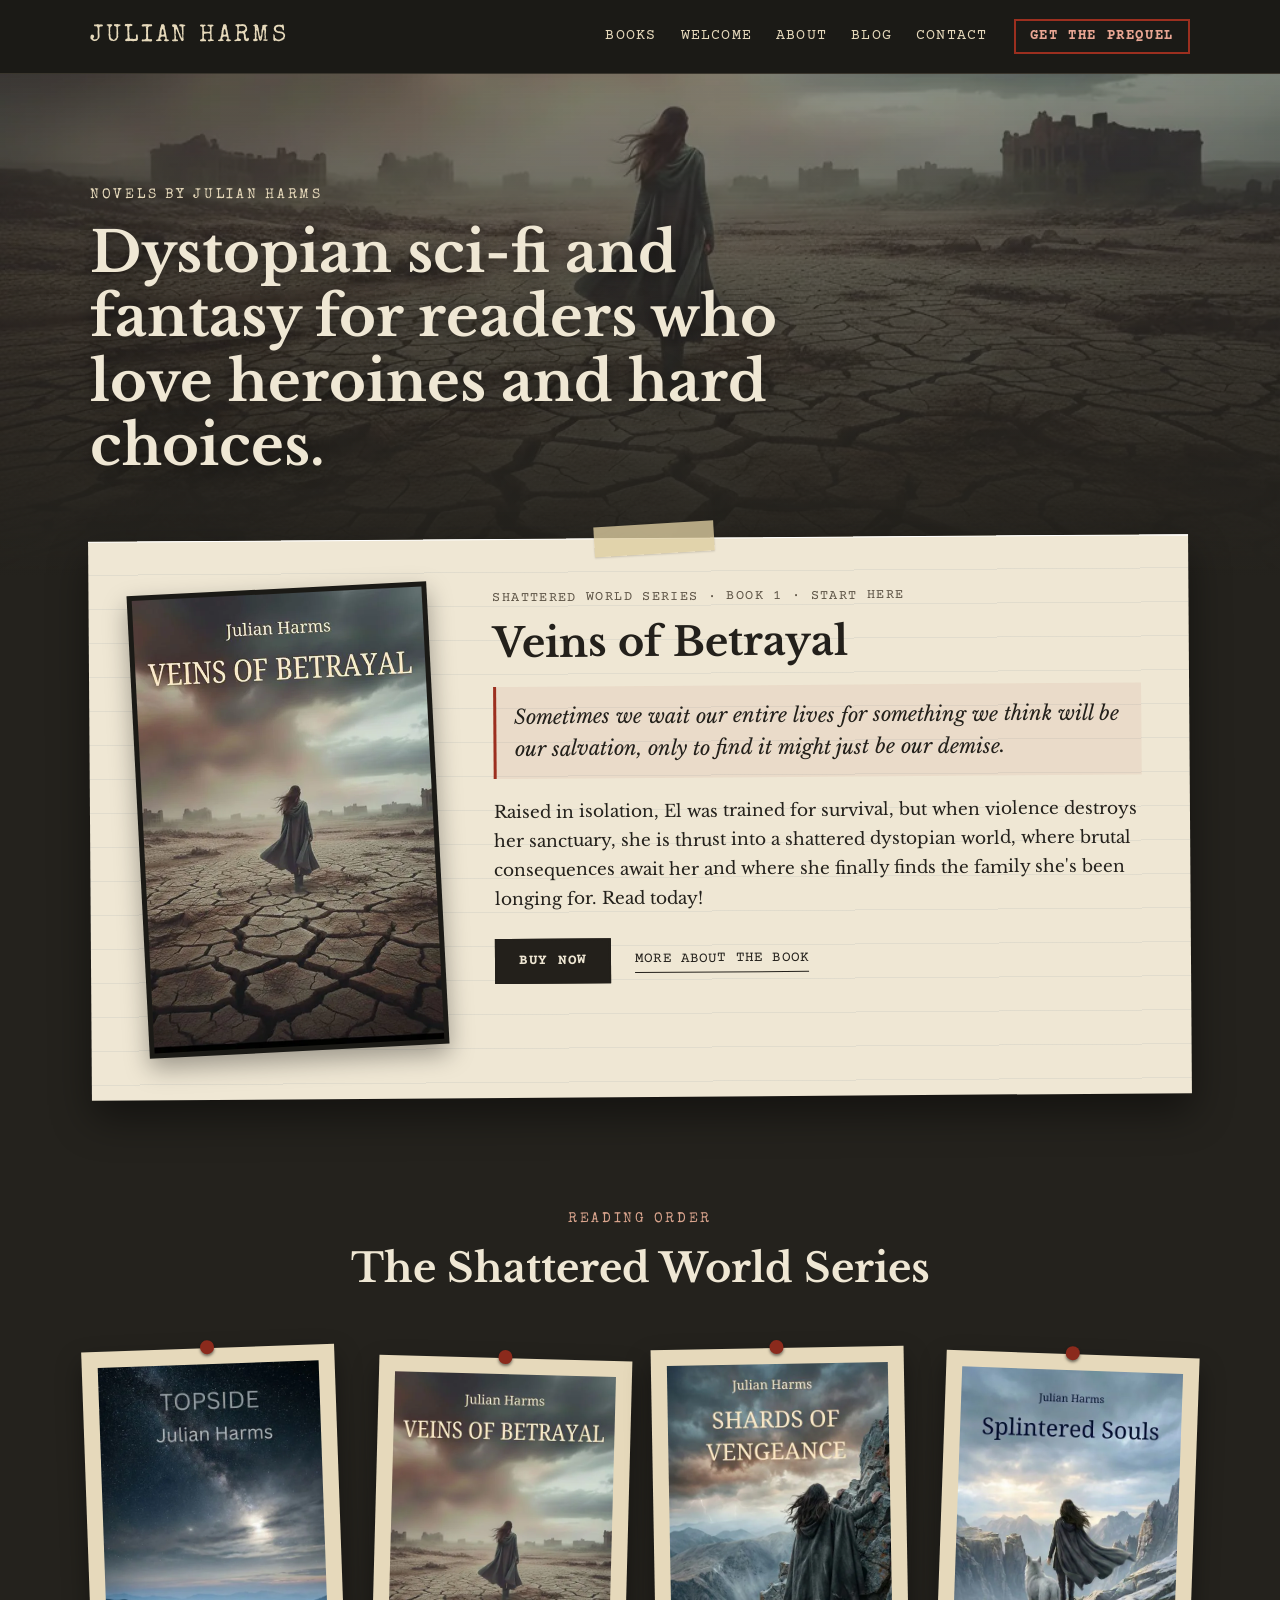
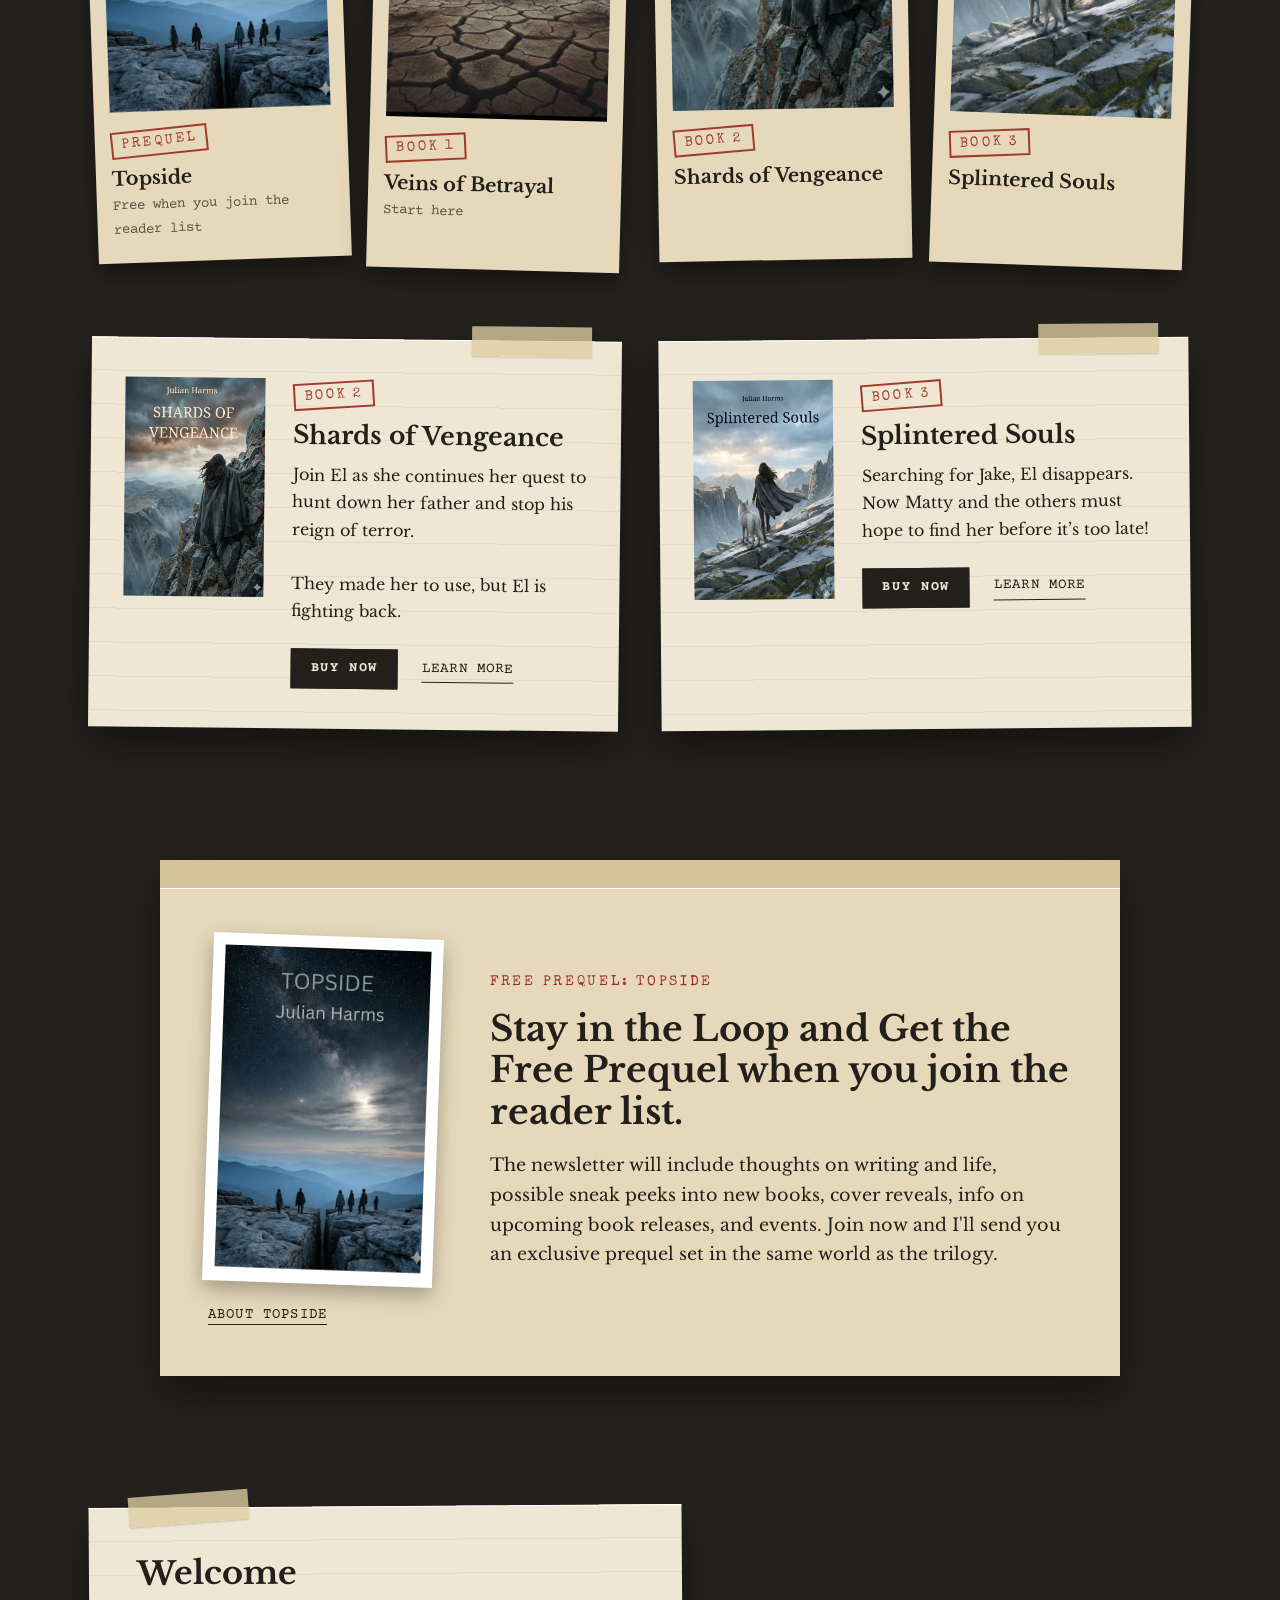
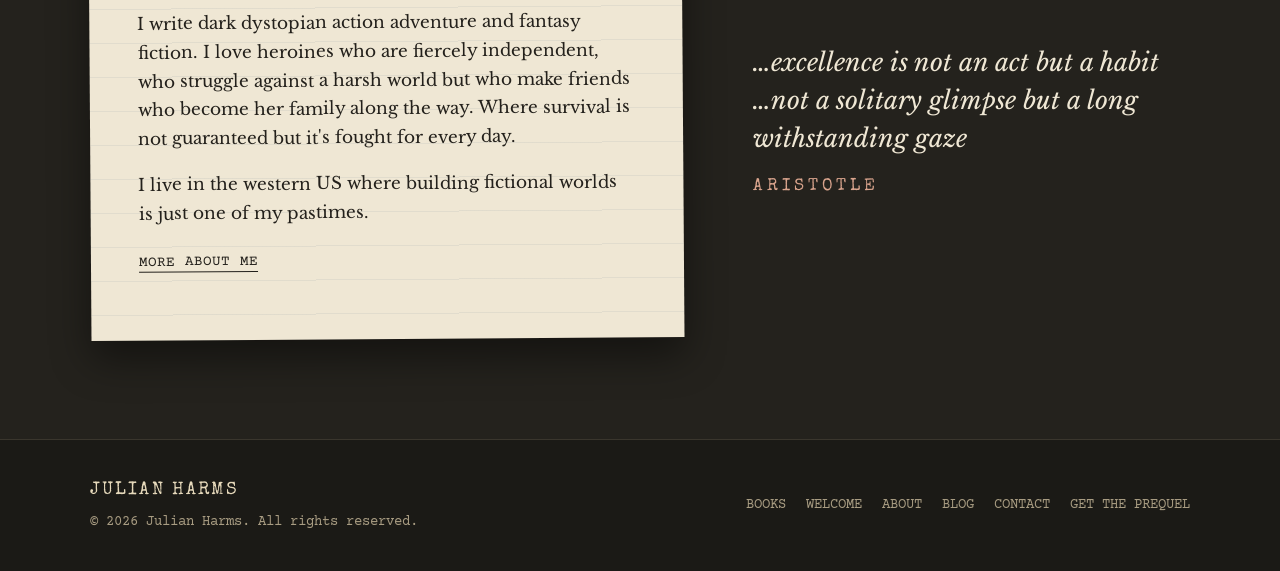
==== commit 686ebfe0: "Restyle site in the Survivor's Dossier look Field-notes theme across every page: manila and ruled-pa" ====
--- a/index.html
+++ b/index.html
@@ -27,12 +27,12 @@
   <link rel="icon" href="/images/favicon.svg" type="image/svg+xml" />
   <link rel="apple-touch-icon" href="/images/apple-touch-icon.png" />
   <link rel="manifest" href="/site.webmanifest" />
-  <meta name="theme-color" content="#1f1a16" />
+  <meta name="theme-color" content="#1b1a16" />
   <title>Julian Harms | Dystopian & Dark Fantasy Author</title>
   <link rel="preconnect" href="https://fonts.googleapis.com" />
   <link rel="preconnect" href="https://fonts.gstatic.com" crossorigin />
   <link
-    href="https://fonts.googleapis.com/css2?family=Big+Shoulders+Display:wght@600;700;800;900&family=Literata:ital,opsz,wght@0,7..72,400;0,7..72,600;1,7..72,400&display=swap"
+    href="https://fonts.googleapis.com/css2?family=Libre+Baskerville:ital,wght@0,400;0,700;1,400&family=Special+Elite&family=Courier+Prime:wght@400;700&display=swap"
     rel="stylesheet" />
   <script type="application/ld+json">
     {
@@ -225,13 +225,16 @@
 
   <main>
     <section class="hero">
-      <div class="hero-intro">
+      <div class="container">
         <p class="eyebrow">Novels by Julian Harms</p>
         <h1>Dystopian <span class="nowrap">sci-fi</span> and fantasy for readers who love heroines and hard choices.</h1>
       </div>
-
-      <div id="veins-of-betrayal" class="container feature">
-        <a class="feature-cover" href="/books/veins-of-betrayal/">
+    </section>
+
+    <div class="container">
+      <div id="veins-of-betrayal" class="card feature">
+        <span class="tape" aria-hidden="true"></span>
+        <a class="photo dark" href="/books/veins-of-betrayal/">
           <img class="book-cover" src="images/veins-of-betrayal-cover.webp" alt="Veins of Betrayal book cover" width="512" height="800" decoding="async" fetchpriority="high" />
         </a>
         <div class="feature-copy">
@@ -252,9 +255,9 @@
           </div>
         </div>
       </div>
-    </section>
-
-    <section id="books" class="section books">
+    </div>
+
+    <section id="books" class="books">
       <div class="container">
         <div class="section-title">
           <p class="eyebrow">Reading order</p>
@@ -265,7 +268,7 @@
           <li>
             <a href="/books/topside/">
               <img class="book-cover" src="images/TOPSIDE.webp" alt="Topside book cover" width="512" height="800" loading="lazy" decoding="async" />
-              <span class="ro-num">Prequel</span>
+              <span class="stamp ro-num">Prequel</span>
               <span class="ro-title">Topside</span>
               <span class="ro-note">Free when you join the reader list</span>
             </a>
@@ -273,7 +276,7 @@
           <li>
             <a href="/books/veins-of-betrayal/">
               <img class="book-cover" src="images/veins-of-betrayal-cover.webp" alt="Veins of Betrayal book cover" width="512" height="800" loading="lazy" decoding="async" />
-              <span class="ro-num">Book 1</span>
+              <span class="stamp ro-num">Book 1</span>
               <span class="ro-title">Veins of Betrayal</span>
               <span class="ro-note">Start here</span>
             </a>
@@ -281,21 +284,22 @@
           <li>
             <a href="/books/shards-of-vengeance/">
               <img class="book-cover" src="images/shards-of-vengeance-cover.webp" alt="Shards of Vengeance book cover" width="512" height="800" loading="lazy" decoding="async" />
-              <span class="ro-num">Book 2</span>
+              <span class="stamp ro-num">Book 2</span>
               <span class="ro-title">Shards of Vengeance</span>
             </a>
           </li>
           <li>
             <a href="/books/splintered-souls/">
               <img class="book-cover" src="images/splintered-souls-cover.webp" alt="Splintered Souls book cover" width="512" height="800" loading="lazy" decoding="async" />
-              <span class="ro-num">Book 3</span>
+              <span class="stamp ro-num">Book 3</span>
               <span class="ro-title">Splintered Souls</span>
             </a>
           </li>
         </ol>
 
         <div class="book-list">
-          <article id="shards-of-vengeance" class="book-row">
+          <article id="shards-of-vengeance" class="card book-row">
+            <span class="tape" aria-hidden="true"></span>
             <a href="/books/shards-of-vengeance/">
               <img class="book-cover" src="images/shards-of-vengeance-cover.webp" alt="Shards of Vengeance book cover" width="512" height="800" loading="lazy" decoding="async" />
             </a>
@@ -313,7 +317,8 @@
               </div>
             </div>
           </article>
-          <article id="splintered-souls" class="book-row">
+          <article id="splintered-souls" class="card book-row">
+            <span class="tape" aria-hidden="true"></span>
             <a href="/books/splintered-souls/">
               <img class="book-cover" src="images/splintered-souls-cover.webp" alt="Splintered Souls book cover" width="512" height="800" loading="lazy" decoding="async" />
             </a>
@@ -333,29 +338,34 @@
       </div>
     </section>
 
-    <section id="signup" class="section signup">
-      <div class="container signup-shell">
-        <a class="signup-cover" href="/books/topside/">
-          <img class="book-cover" src="images/TOPSIDE.webp" alt="Topside book cover" width="512" height="800" loading="lazy" decoding="async" />
-          <span class="text-link">About Topside</span>
-        </a>
-        <div class="signup-panel">
-          <p class="eyebrow">Free prequel: Topside</p>
-          <h2>Stay in the Loop and Get the Free Prequel when you join the reader list.</h2>
-          <p class="lead">
-            The newsletter will include thoughts on writing and life, possible sneak peeks into new books, cover reveals, info on upcoming book releases, and events. Join now and I'll send you an
-            exclusive prequel set in the same world as the trilogy.
-          </p>
-          <div class="signup-form">
-            <div class="ml-embedded" data-form="vc6lXw"></div>
+    <section id="signup" class="signup">
+      <div class="container">
+        <div class="card signup-shell">
+          <div class="signup-cover">
+            <a class="photo" href="/books/topside/">
+              <img class="book-cover" src="images/TOPSIDE.webp" alt="Topside book cover" width="512" height="800" loading="lazy" decoding="async" />
+            </a>
+            <a class="text-link" href="/books/topside/">About Topside</a>
+          </div>
+          <div class="signup-panel">
+            <p class="eyebrow">Free prequel: Topside</p>
+            <h2>Stay in the Loop and Get the Free Prequel when you join the reader list.</h2>
+            <p class="lead">
+              The newsletter will include thoughts on writing and life, possible sneak peeks into new books, cover reveals, info on upcoming book releases, and events. Join now and I'll send you an
+              exclusive prequel set in the same world as the trilogy.
+            </p>
+            <div class="signup-form">
+              <div class="ml-embedded" data-form="vc6lXw"></div>
+            </div>
           </div>
         </div>
       </div>
     </section>
 
-    <section id="about" class="section about">
+    <section id="about" class="about">
       <div class="container about-grid">
-        <div class="about-panel">
+        <div class="card about-panel">
+          <span class="tape" aria-hidden="true"></span>
           <h2>Welcome</h2>
           <p>
             I write dark dystopian action adventure and fantasy fiction. I love
--- a/styles.css
+++ b/styles.css
@@ -1,27 +1,27 @@
 /*
-  Julian Harms — cover-led theme.
-  Palette is sampled from the Shattered World covers: dust-brown ground,
-  rust accent, bone text, storm grey for secondary detail.
-  Titles: Big Shoulders Display (condensed poster face, like the cover type).
-  Reading: Literata (book serif).
-  Motion is intentionally minimal: colour changes on hover/focus only.
+  Julian Harms — "Survivor's Dossier" theme.
+  Pages read like a survivor's field notes pinned up in the dark: manila and
+  ruled-paper cards with tape, typewriter labels, rubber-stamp tags and
+  pinned cover photos on a dusk-brown ground taken from the covers.
+  Titles/body: Libre Baskerville. Labels: Special Elite + Courier Prime.
 */
 :root {
   color-scheme: dark;
-  --ground: #1f1a16;
-  --ground-raised: #28221c;
-  --panel: #2e2720;
-  --rule: #4a3f34;
-  --bone: #f1e8da;
-  --text: #e2d7c6;
-  --muted: #b4a690;
-  --rust: #c98b4f;
-  --rust-strong: #dda066;
-  --storm: #9aa9b0;
-  --ink: #1b1612;
-  --font-title: "Big Shoulders Display", "Arial Narrow", Impact, sans-serif;
-  --font-body: "Literata", Georgia, "Times New Roman", serif;
-  --header-h: 72px;
+  --ground: #24221d;
+  --ground-deep: #1b1a16;
+  --rule-dark: #3a362d;
+  --manila: #e6d9bb;
+  --manila-deep: #d4c39c;
+  --paper: #efe7d4;
+  --ink: #23201b;
+  --soft: #5d5446;
+  --stamp: #9c2f1f;
+  --stamp-light: #d9a48d;
+  --dim: #a89c82;
+  --tape: rgba(222, 206, 160, 0.78);
+  --font-body: "Libre Baskerville", Georgia, "Times New Roman", serif;
+  --font-type: "Special Elite", "Courier New", monospace;
+  --font-mono: "Courier Prime", "Courier New", monospace;
 }
 
 *,
@@ -30,13 +30,17 @@
   box-sizing: border-box;
 }
 
+html {
+  overflow-x: clip;
+}
+
 body {
   margin: 0;
   font-family: var(--font-body);
   font-size: 1.0625rem;
-  line-height: 1.65;
+  line-height: 1.7;
   background: var(--ground);
-  color: var(--text);
+  color: var(--ink);
   min-height: 100vh;
 }
 
@@ -48,751 +52,761 @@
 
 a:focus-visible,
 button:focus-visible {
-  outline: 2px solid var(--rust);
+  outline: 2px solid var(--stamp-light);
   outline-offset: 3px;
 }
 
 img {
   max-width: 100%;
+  height: auto;
+  display: block;
 }
 
 h1,
 h2,
 h3 {
-  color: var(--bone);
-  text-wrap: balance;
-}
-
-section[id],
-article[id] {
-  scroll-margin-top: calc(var(--header-h) + 16px);
+  font-family: var(--font-body);
+  font-weight: 700;
+  line-height: 1.18;
+  margin: 0 0 0.5em;
 }
 
 .container {
-  width: min(1100px, 92vw);
+  width: min(1100px, 100% - 32px);
   margin: 0 auto;
 }
 
-.section {
-  padding: 88px 0;
-}
-
-/* ---------- Shared type pieces ---------- */
-
-.eyebrow,
-.kicker,
-.tag,
-.card-label {
-  font-family: var(--font-title);
+.nowrap {
+  white-space: nowrap;
+}
+
+/* ---------- Shared pieces ---------- */
+
+.eyebrow {
+  font-family: var(--font-type);
+  font-size: 0.85rem;
+  letter-spacing: 0.2em;
+  text-transform: uppercase;
+  color: var(--stamp);
+  margin: 0 0 14px;
+}
+
+.kicker {
+  font-family: var(--font-mono);
+  font-size: 0.85rem;
+  letter-spacing: 0.1em;
+  text-transform: uppercase;
+  color: var(--soft);
+  margin: 0;
+}
+
+.lead {
+  font-size: 1.1rem;
+}
+
+.button {
+  display: inline-block;
+  font-family: var(--font-mono);
   font-weight: 700;
   font-size: 0.9rem;
-  letter-spacing: 0.18em;
+  letter-spacing: 0.12em;
   text-transform: uppercase;
-  color: var(--rust);
-  margin: 0 0 14px;
-}
-
-.tag {
-  display: inline-block;
-  margin: 0;
+  background: var(--ink);
+  color: var(--paper);
+  border: 2px solid var(--ink);
+  padding: 11px 22px;
+  line-height: 1.3;
+}
+
+.button:hover {
+  background: var(--stamp);
+  border-color: var(--stamp);
+}
+
+.button.ghost {
+  background: transparent;
+  color: var(--ink);
+}
+
+.button.ghost:hover {
+  background: var(--ink);
+  color: var(--paper);
+  border-color: var(--ink);
+}
+
+.button.small {
+  padding: 9px 18px;
   font-size: 0.85rem;
 }
 
-.lead {
-  color: var(--muted);
-  font-size: 1.15rem;
-  line-height: 1.7;
-  margin: 0 0 24px;
-}
-
-.meta {
+.text-link {
+  font-family: var(--font-mono);
   font-size: 0.9rem;
-  color: var(--muted);
-}
-
-.fine-print {
-  color: var(--muted);
-  font-size: 0.85rem;
-}
-
-.text-link {
-  color: var(--bone);
-  font-weight: 600;
-  text-decoration: underline;
-  text-decoration-color: var(--rust);
-  text-underline-offset: 0.22em;
+  letter-spacing: 0.08em;
+  text-transform: uppercase;
+  border-bottom: 1px solid currentColor;
+  padding-bottom: 1px;
 }
 
 .text-link:hover {
-  color: var(--rust-strong);
+  color: var(--stamp);
 }
 
 .back-link {
   display: inline-block;
-  margin: 0 0 24px;
-  font-family: var(--font-title);
-  font-weight: 700;
-  letter-spacing: 0.12em;
-  text-transform: uppercase;
-  font-size: 0.9rem;
-  text-decoration: none;
-  color: var(--muted);
-}
-
-.back-link::before {
-  content: "\2190\00a0";
-}
-
-.back-link:hover {
-  color: var(--rust-strong);
-}
-
-.book-title-link:hover {
-  color: var(--rust-strong);
-}
-
-.section-title h2 {
-  font-family: var(--font-title);
-  font-weight: 800;
-  text-transform: uppercase;
-  letter-spacing: 0.02em;
-  line-height: 0.95;
-  font-size: clamp(2.2rem, 3vw + 1.2rem, 3.4rem);
-  margin: 0 0 40px;
-}
-
-/* ---------- Buttons ---------- */
-
-.button {
-  display: inline-flex;
-  align-items: center;
-  justify-content: center;
-  white-space: nowrap;
-  padding: 12px 22px;
-  border-radius: 2px;
-  border: 1px solid var(--rust);
-  background: var(--rust);
-  color: var(--ink);
-  font-family: var(--font-title);
-  font-weight: 700;
-  font-size: 1rem;
-  letter-spacing: 0.12em;
-  text-transform: uppercase;
-  cursor: pointer;
-}
-
-.button:hover {
-  background: var(--rust-strong);
-  border-color: var(--rust-strong);
-}
-
-.button.ghost {
-  background: transparent;
-  color: var(--bone);
-  border-color: var(--rule);
-}
-
-.button.ghost:hover {
-  border-color: var(--rust);
-  color: var(--rust-strong);
-}
-
-.button.small {
-  padding: 8px 14px;
-  font-size: 0.9rem;
-}
-
-.button.cta {
-  padding: 14px 26px;
-  font-size: 1.05rem;
-}
-
-/* ---------- Header & footer ---------- */
-
-.site-header {
-  position: sticky;
-  top: 0;
-  z-index: 10;
-  background: var(--ground);
-  border-bottom: 1px solid var(--rule);
-}
-
-.header-inner {
-  display: flex;
-  align-items: center;
-  justify-content: space-between;
-  gap: 16px;
-  padding: 16px 0;
-}
-
-.logo {
-  font-family: var(--font-title);
-  font-weight: 800;
-  font-size: 1.45rem;
-  letter-spacing: 0.08em;
-  text-transform: uppercase;
-  white-space: nowrap;
-  color: var(--bone);
-}
-
-.logo.small {
-  font-size: 1.15rem;
-}
-
-.nav {
-  display: flex;
-  gap: 26px;
-  font-family: var(--font-title);
-  font-weight: 600;
-  font-size: 1rem;
-  letter-spacing: 0.12em;
-  text-transform: uppercase;
-  color: var(--muted);
-}
-
-.nav a:hover {
-  color: var(--bone);
-}
-
-.site-footer {
-  padding: 36px 0 56px;
-  border-top: 1px solid var(--rule);
-}
-
-.footer-inner {
-  display: flex;
-  align-items: center;
-  justify-content: space-between;
-  gap: 20px;
-  flex-wrap: wrap;
-}
-
-.footer-links {
-  display: flex;
-  flex-wrap: wrap;
-  gap: 12px 22px;
-  font-family: var(--font-title);
-  font-weight: 600;
-  letter-spacing: 0.1em;
-  text-transform: uppercase;
-  color: var(--muted);
-}
-
-.footer-links a:hover {
-  color: var(--bone);
-}
-
-/* ---------- Covers & panels ---------- */
-
-.book-cover {
-  display: block;
-  width: 100%;
-  height: auto;
-  border-radius: 2px;
-  box-shadow: 0 18px 40px rgba(0, 0, 0, 0.5);
-}
-
-/* Used where a block genuinely needs to stand apart (contact, post signup). */
-.glass {
-  background: var(--panel);
-  border: 1px solid var(--rule);
-  border-radius: 4px;
-}
-
-/* ---------- Homepage: intro + Book 1 feature ---------- */
-
-.hero {
-  background: var(--ground-raised);
-  border-bottom: 1px solid var(--rule);
-  padding: 72px 0 88px;
-}
-
-.hero-intro {
-  max-width: 46rem;
-  margin-left: max(4vw, calc((100vw - 1100px) / 2));
-}
-
-.hero-intro h1 {
-  font-family: var(--font-body);
-  font-weight: 600;
-  font-size: clamp(1.9rem, 2.2vw + 1.2rem, 2.9rem);
-  line-height: 1.15;
-  margin: 0 0 18px;
-}
-
-.feature {
-  display: grid;
-  grid-template-columns: minmax(220px, 360px) minmax(0, 1fr);
-  gap: 56px;
-  align-items: center;
-  margin-top: 56px;
-}
-
-.feature-copy h2 {
-  font-family: var(--font-title);
-  font-weight: 900;
-  text-transform: uppercase;
-  font-size: clamp(3rem, 5vw + 1rem, 5.6rem);
-  line-height: 0.9;
-  letter-spacing: 0.01em;
-  margin: 0 0 24px;
-}
-
-.tagline {
-  margin: 0 0 22px;
-  padding-left: 18px;
-  border-left: 2px solid var(--rust);
-  font-style: italic;
-  font-size: 1.25rem;
-  line-height: 1.55;
-  color: var(--bone);
-}
-
-.feature-copy > p {
-  color: var(--muted);
-  max-width: 60ch;
-  margin: 0;
+  margin-bottom: 22px;
 }
 
 .book-actions {
   display: flex;
   flex-wrap: wrap;
   align-items: center;
-  gap: 14px 24px;
-  margin-top: 28px;
-}
-
-/* ---------- Homepage: series ---------- */
+  gap: 16px 24px;
+  margin-top: 24px;
+}
+
+/* Rubber stamp label */
+.tag,
+.stamp {
+  display: inline-block;
+  font-family: var(--font-type);
+  font-size: 0.85rem;
+  letter-spacing: 0.16em;
+  text-transform: uppercase;
+  color: var(--stamp);
+  border: 2px solid var(--stamp);
+  padding: 2px 9px;
+  transform: rotate(-4deg);
+  opacity: 0.92;
+  line-height: 1.4;
+}
+
+/* Ruled-paper card with tape */
+.card,
+.glass {
+  background: var(--paper);
+  position: relative;
+  box-shadow: 0 1px 0 #fff inset, 0 18px 40px rgba(0, 0, 0, 0.45);
+  padding: 48px;
+}
+
+.card::before,
+.glass::before {
+  content: "";
+  position: absolute;
+  inset: 0;
+  background: repeating-linear-gradient(transparent 0 33px, rgba(60, 90, 120, 0.08) 33px 34px);
+  pointer-events: none;
+}
+
+.card > *,
+.glass > * {
+  position: relative;
+}
+
+.tape {
+  position: absolute !important;
+  width: 120px;
+  height: 30px;
+  background: var(--tape);
+  box-shadow: 0 1px 2px rgba(0, 0, 0, 0.15);
+  top: -14px;
+  z-index: 2;
+}
+
+/* Pinned cover photo: white print */
+.photo {
+  display: block;
+  background: #fff;
+  padding: 12px 12px 14px;
+  box-shadow: 0 8px 20px rgba(0, 0, 0, 0.3);
+  transform: rotate(-2.5deg);
+  align-self: start;
+}
+
+/* Cover with a slim dark edge */
+.photo.dark {
+  background: var(--ground-deep);
+  padding: 5px;
+  box-shadow: 0 10px 24px rgba(0, 0, 0, 0.35);
+}
+
+/* ---------- Header ---------- */
+
+.site-header {
+  background: var(--ground-deep);
+  border-bottom: 1px solid var(--rule-dark);
+  color: var(--manila);
+  position: sticky;
+  top: 0;
+  z-index: 20;
+}
+
+.header-inner {
+  display: flex;
+  align-items: center;
+  gap: 26px;
+  padding: 16px 0;
+}
+
+.logo {
+  font-family: var(--font-type);
+  font-size: 1.5rem;
+  letter-spacing: 0.12em;
+  text-transform: uppercase;
+  margin-right: auto;
+  white-space: nowrap;
+}
+
+.nav {
+  display: flex;
+  gap: 24px;
+  font-family: var(--font-mono);
+  font-size: 0.95rem;
+  letter-spacing: 0.08em;
+  text-transform: uppercase;
+}
+
+.nav a:hover {
+  color: var(--stamp-light);
+}
+
+.site-header .button {
+  background: transparent;
+  border: 2px solid var(--stamp);
+  color: #e9a693;
+  font-size: 0.85rem;
+  padding: 7px 14px;
+}
+
+.site-header .button:hover {
+  background: var(--stamp);
+  color: var(--paper);
+}
+
+/* ---------- Homepage ---------- */
+
+.hero {
+  background:
+    linear-gradient(rgba(36, 34, 29, 0.35), var(--ground) 96%),
+    url("images/Header%20panel.webp") center 70% / cover;
+  padding: 110px 0 120px;
+  color: var(--paper);
+}
+
+.hero .eyebrow {
+  color: var(--manila);
+}
+
+.hero h1 {
+  font-size: clamp(2rem, 4.6vw, 3.5rem);
+  line-height: 1.15;
+  max-width: 19ch;
+  margin: 0;
+  text-shadow: 0 2px 20px rgba(0, 0, 0, 0.6);
+}
+
+.feature {
+  margin-top: -60px;
+  display: grid;
+  grid-template-columns: 300px 1fr;
+  gap: 56px;
+  transform: rotate(-0.4deg);
+}
+
+.feature > .tape {
+  left: 46%;
+  transform: rotate(-3deg);
+}
+
+.feature h2 {
+  font-size: clamp(1.75rem, 3.4vw, 2.5rem);
+  margin: 10px 0 20px;
+}
+
+.tagline {
+  margin: 0 0 20px;
+  font-style: italic;
+  font-size: 1.25rem;
+  line-height: 1.6;
+  padding: 14px 18px;
+  border-left: 3px solid var(--stamp);
+  background: rgba(156, 47, 31, 0.06);
+}
+
+.books {
+  padding: 110px 0 40px;
+}
+
+.section-title {
+  text-align: center;
+  color: var(--paper);
+  margin-bottom: 56px;
+}
+
+.section-title .eyebrow {
+  color: var(--stamp-light);
+}
+
+.section-title h2 {
+  font-size: clamp(1.75rem, 3.4vw, 2.5rem);
+  margin: 0;
+}
 
 .reading-order {
   list-style: none;
-  margin: 0 0 24px;
+  margin: 0 0 80px;
   padding: 0;
   display: grid;
   grid-template-columns: repeat(4, minmax(0, 1fr));
-  gap: 28px;
-}
-
-.reading-order a {
+  gap: 30px;
+}
+
+.reading-order li {
+  background: var(--manila);
+  box-shadow: 0 12px 26px rgba(0, 0, 0, 0.4);
+  position: relative;
+}
+
+.reading-order li a {
+  display: block;
+  padding: 16px 16px 20px;
+}
+
+.reading-order li:nth-child(1) { transform: rotate(-2deg); }
+.reading-order li:nth-child(2) { transform: rotate(1.5deg) translateY(10px); }
+.reading-order li:nth-child(3) { transform: rotate(-1deg); }
+.reading-order li:nth-child(4) { transform: rotate(2deg) translateY(6px); }
+
+.reading-order li::after {
+  content: "";
+  position: absolute;
+  top: -8px;
+  left: 50%;
+  width: 14px;
+  height: 14px;
+  margin-left: -7px;
+  border-radius: 50%;
+  background: #8b2a1c;
+  box-shadow: 0 2px 3px rgba(0, 0, 0, 0.5);
+}
+
+.reading-order img {
+  width: 100%;
+  height: auto;
+  margin-bottom: 14px;
+}
+
+.ro-title {
+  display: block;
+  font-weight: 700;
+  font-size: 1.2rem;
+  line-height: 1.25;
+  margin: 10px 0 4px;
+}
+
+.ro-note {
+  display: block;
+  font-family: var(--font-mono);
+  font-size: 0.9rem;
+  color: var(--soft);
+}
+
+.reading-order a:hover .ro-title {
+  color: var(--stamp);
+}
+
+.book-list {
   display: grid;
-  gap: 4px;
-}
-
-.reading-order .book-cover {
-  margin-bottom: 12px;
-  box-shadow: 0 10px 24px rgba(0, 0, 0, 0.45);
-}
-
-.ro-num {
-  font-family: var(--font-title);
-  font-weight: 700;
-  letter-spacing: 0.16em;
-  text-transform: uppercase;
-  font-size: 0.85rem;
-  color: var(--rust);
-}
-
-.ro-title {
-  font-family: var(--font-title);
-  font-weight: 800;
-  text-transform: uppercase;
-  font-size: 1.45rem;
-  line-height: 1;
-  color: var(--bone);
-}
-
-.reading-order a:hover .ro-title {
-  color: var(--rust-strong);
-}
-
-.ro-note {
-  font-size: 0.9rem;
-  color: var(--muted);
-}
-
-.book-list {
-  margin-top: 56px;
+  grid-template-columns: 1fr 1fr;
+  gap: 40px;
 }
 
 .book-row {
   display: grid;
-  grid-template-columns: 150px minmax(0, 1fr);
-  gap: 32px;
-  padding: 36px 0;
-  border-top: 1px solid var(--rule);
+  grid-template-columns: 140px minmax(0, 1fr);
+  gap: 28px;
+  padding: 40px 34px;
+}
+
+.book-row:nth-child(1) { transform: rotate(0.6deg); }
+.book-row:nth-child(2) { transform: rotate(-0.5deg); }
+
+.book-row > .tape {
+  right: 30px;
+}
+
+.book-row img {
+  height: auto;
 }
 
 .book-row h3 {
-  font-family: var(--font-title);
-  font-weight: 800;
-  text-transform: uppercase;
-  font-size: 2.1rem;
-  line-height: 1;
-  margin: 6px 0 14px;
+  font-size: 1.55rem;
+  margin: 12px 0;
 }
 
 .book-row p {
   margin: 0;
-  color: var(--text);
-  max-width: 62ch;
-}
-
-.book-row .book-actions {
-  margin-top: 20px;
-}
-
-/* ---------- Homepage: signup ---------- */
+  font-size: 1rem;
+}
+
+.book-title-link:hover {
+  color: var(--stamp);
+}
 
 .signup {
-  background: var(--ground-raised);
-  border-top: 1px solid var(--rule);
-  border-bottom: 1px solid var(--rule);
+  padding: 90px 0;
 }
 
 .signup-shell {
+  background: var(--manila);
   display: grid;
-  grid-template-columns: minmax(160px, 240px) minmax(0, 1fr);
+  grid-template-columns: 230px minmax(0, 1fr);
+  gap: 52px;
+  align-items: center;
+  max-width: 960px;
+  margin: 0 auto;
+  border-top: 28px solid var(--manila-deep);
+}
+
+.signup-shell::before {
+  display: none;
+}
+
+.signup-cover .photo {
+  transform: rotate(2deg);
+  margin-bottom: 16px;
+}
+
+.signup-cover img {
+  height: auto;
+}
+
+.signup-panel h2 {
+  font-size: clamp(1.6rem, 3vw, 2.2rem);
+}
+
+.signup-form {
+  margin-top: 22px;
+}
+
+.about {
+  padding: 40px 0 100px;
+}
+
+.about-grid {
+  display: grid;
+  grid-template-columns: 1.3fr 1fr;
+  gap: 50px;
+  align-items: center;
+}
+
+.about-panel {
+  transform: rotate(-0.4deg);
+}
+
+.about-panel > .tape {
+  left: 40px;
+  transform: rotate(-4deg);
+}
+
+.about-panel h2 {
+  font-size: 2rem;
+}
+
+.quote {
+  margin: 0;
+  color: var(--paper);
+  padding: 20px;
+}
+
+.quote p {
+  font-style: italic;
+  font-size: 1.55rem;
+  line-height: 1.55;
+  margin: 0 0 14px;
+}
+
+.quote footer {
+  font-family: var(--font-type);
+  letter-spacing: 0.24em;
+  text-transform: uppercase;
+  color: var(--stamp-light);
+}
+
+main {
+  display: block;
+  min-height: calc(100vh - 260px);
+}
+
+/* ---------- Book, About, Contact and 404 pages ---------- */
+
+.section {
+  padding: 80px 0;
+}
+
+.book-detail-grid {
+  display: grid;
+  grid-template-columns: 320px minmax(0, 1fr);
   gap: 56px;
   align-items: start;
 }
 
-.signup-cover {
-  display: grid;
-  gap: 12px;
-  font-size: 0.9rem;
-}
-
-.signup-panel h2 {
-  font-size: clamp(1.5rem, 1.2vw + 1.1rem, 2rem);
-  line-height: 1.25;
-  margin: 0 0 16px;
-}
-
-.signup-form {
-  margin-top: 24px;
-}
-
-/* ---------- Homepage: welcome ---------- */
-
-.about-grid {
-  display: grid;
-  grid-template-columns: minmax(0, 1.2fr) minmax(0, 1fr);
-  gap: 56px;
-  align-items: center;
-}
-
-.about-panel h2 {
-  font-family: var(--font-title);
-  font-weight: 800;
-  text-transform: uppercase;
-  font-size: clamp(2rem, 2vw + 1.2rem, 2.8rem);
-  line-height: 1;
-  margin: 0 0 20px;
-}
-
-.about-panel p {
-  color: var(--muted);
-  max-width: 62ch;
-}
-
-.quote {
-  margin: 0;
-  padding-top: 20px;
-  border-top: 2px solid var(--rust);
-}
-
-.quote p {
-  margin: 0;
+.book-detail-cover {
+  background: var(--ground-deep);
+  padding: 5px;
+  box-shadow: 0 18px 40px rgba(0, 0, 0, 0.5);
+  transform: rotate(-1.5deg);
+}
+
+.book-detail-cover::before {
+  display: none;
+}
+
+.book-detail-cover .book-cover {
+  width: 100%;
+  height: auto;
+}
+
+.book-detail-copy {
+  background: var(--paper);
+  position: relative;
+  box-shadow: 0 1px 0 #fff inset, 0 18px 40px rgba(0, 0, 0, 0.45);
+  padding: 48px;
+}
+
+.book-detail-copy::before {
+  content: "";
+  position: absolute;
+  inset: 0;
+  background: repeating-linear-gradient(transparent 0 33px, rgba(60, 90, 120, 0.08) 33px 34px);
+  pointer-events: none;
+}
+
+.book-detail-copy::after {
+  content: "";
+  position: absolute;
+  width: 120px;
+  height: 30px;
+  background: var(--tape);
+  box-shadow: 0 1px 2px rgba(0, 0, 0, 0.15);
+  top: -14px;
+  left: 50%;
+  margin-left: -60px;
+  transform: rotate(-2deg);
+}
+
+.book-detail-copy > * {
+  position: relative;
+}
+
+.book-detail-copy h1 {
+  font-size: clamp(2rem, 4vw, 3rem);
+}
+
+.book-detail .lead {
   font-style: italic;
-  font-size: 1.35rem;
-  line-height: 1.5;
-  color: var(--bone);
-}
-
-.quote footer {
-  margin-top: 14px;
-  font-family: var(--font-title);
-  font-weight: 700;
-  letter-spacing: 0.16em;
-  text-transform: uppercase;
-  font-size: 0.85rem;
-  color: var(--muted);
-}
-
-/* ---------- Book detail pages (also About) ---------- */
-
-.book-detail {
-  padding-top: 72px;
-}
-
-.book-detail-grid {
-  display: grid;
-  grid-template-columns: minmax(220px, 360px) minmax(0, 1fr);
-  gap: 56px;
-  align-items: center;
-}
-
-.book-detail-cover.glass {
-  background: none;
-  border: 0;
-  padding: 0;
-}
-
-.book-detail-cover .book-cover {
-  max-height: 78vh;
-  width: auto;
-  margin: 0 auto;
-}
-
-.book-detail-copy h1 {
-  margin: 0 0 20px;
-  font-family: var(--font-title);
-  font-weight: 900;
-  text-transform: uppercase;
-  font-size: clamp(2.8rem, 4.5vw + 1rem, 5.4rem);
-  line-height: 0.9;
-}
-
-.book-detail-copy p:not(.eyebrow):not(.lead) {
-  color: var(--muted);
-  line-height: 1.75;
-}
-
-/* About page: cover fan stands in until there's an author photo */
+  font-size: 1.2rem;
+  padding: 14px 18px;
+  border-left: 3px solid var(--stamp);
+  background: rgba(156, 47, 31, 0.06);
+}
+
 .about-covers {
   position: relative;
-  aspect-ratio: 4 / 4.2;
+  height: 470px;
 }
 
 .about-covers img {
   position: absolute;
-  width: 56%;
+  width: 62%;
   height: auto;
-  border-radius: 2px;
-  box-shadow: 0 16px 36px rgba(0, 0, 0, 0.5);
-}
-
-.about-covers img:nth-child(1) {
-  left: 0;
-  top: 8%;
-}
-
-.about-covers img:nth-child(2) {
-  left: 22%;
-  top: 4%;
-}
-
-.about-covers img:nth-child(3) {
-  left: 44%;
-  top: 0;
-}
-
-/* ---------- Contact & 404 ---------- */
-
-.contact-page {
-  display: flex;
-  flex-direction: column;
-  min-height: 100vh;
-  min-height: 100dvh;
-}
-
-.contact-page main {
-  flex: 1;
-  display: flex;
-}
-
-.contact-page .contact {
-  width: 100%;
-  display: flex;
-  align-items: center;
-  padding: clamp(48px, 8vh, 120px) 0;
-}
+  background: #fff;
+  padding: 10px 10px 12px;
+  box-shadow: 0 12px 26px rgba(0, 0, 0, 0.45);
+}
+
+.about-covers img:nth-child(1) { left: 0; top: 0; transform: rotate(-6deg); }
+.about-covers img:nth-child(2) { left: 20%; top: 30px; transform: rotate(2deg); }
+.about-covers img:nth-child(3) { left: 38%; top: 70px; transform: rotate(7deg); }
 
 .contact-panel {
-  padding: 40px;
   max-width: 760px;
-}
-
-.contact-panel h1 {
-  font-size: clamp(2.6rem, 3vw + 1.2rem, 4rem);
-}
-
-.not-found h1 {
-  line-height: 0.95;
+  margin: 0 auto;
+}
+
+.contact-panel .button {
+  text-transform: none;
+  letter-spacing: 0.04em;
 }
 
 /* ---------- Blog ---------- */
 
-.blog {
-  padding-top: 72px;
+.blog-title {
+  max-width: 720px;
+  margin: 0 auto 56px;
 }
 
 .blog-title h1 {
-  font-family: var(--font-title);
-  font-weight: 900;
-  text-transform: uppercase;
-  font-size: clamp(2.8rem, 3vw + 1.4rem, 4.2rem);
-  line-height: 0.95;
-  margin: 0 0 12px;
+  font-size: clamp(2.2rem, 5vw, 3.2rem);
 }
 
 .blog-title .lead {
-  margin-bottom: 40px;
+  color: var(--manila);
 }
 
 .blog-title .text-link {
+  color: var(--stamp-light);
   margin-left: 6px;
-  white-space: nowrap;
 }
 
 .post-grid {
   display: grid;
-  grid-template-columns: repeat(auto-fill, minmax(300px, 1fr));
-  gap: 28px;
+  grid-template-columns: repeat(2, minmax(0, 1fr));
+  gap: 44px;
+  align-items: start;
 }
 
 .post-card {
-  overflow: hidden;
-  display: flex;
-  flex-direction: column;
-}
+  padding: 0;
+}
+
+.post-card:nth-child(odd) { transform: rotate(-0.5deg); }
+.post-card:nth-child(even) { transform: rotate(0.5deg); }
 
 .post-card-cover {
   display: block;
+  padding: 14px 14px 0;
 }
 
 .post-card-cover img {
-  display: block;
   width: 100%;
-  aspect-ratio: 1200 / 630;
   height: auto;
-  object-fit: cover;
-  border-bottom: 1px solid var(--rule);
 }
 
 .post-card-body {
-  padding: 22px 26px 28px;
-  display: flex;
-  flex-direction: column;
-  gap: 12px;
-  flex: 1;
-}
-
-.post-card-body h2 {
-  margin: 0;
-  font-family: var(--font-title);
-  font-weight: 800;
-  text-transform: uppercase;
-  font-size: 1.7rem;
-  line-height: 1;
-}
-
-.post-card-body p:not(.meta) {
-  margin: 0;
-  line-height: 1.6;
-}
-
-.post-card .meta,
-.post .meta {
+  padding: 30px 34px 36px;
+}
+
+.post-card h2 {
+  font-size: 1.5rem;
+  margin: 12px 0;
+}
+
+.meta {
+  font-family: var(--font-mono);
+  font-size: 0.9rem;
+  color: var(--soft);
   display: flex;
   align-items: center;
   gap: 14px;
+  flex-wrap: wrap;
   margin: 0;
 }
 
-.post {
-  padding-top: 72px;
-}
-
 .post-shell {
-  max-width: 740px;
-}
-
-.post h1 {
-  font-family: var(--font-title);
-  font-weight: 900;
-  text-transform: uppercase;
-  font-size: clamp(2.6rem, 3vw + 1.2rem, 4rem);
-  line-height: 0.95;
-  margin: 16px 0 32px;
+  max-width: 820px;
+  background: var(--paper);
+  position: relative;
+  box-shadow: 0 1px 0 #fff inset, 0 18px 40px rgba(0, 0, 0, 0.45);
+  padding: 56px 64px;
+}
+
+.post-shell::before {
+  content: "";
+  position: absolute;
+  width: 120px;
+  height: 30px;
+  background: var(--tape);
+  top: -14px;
+  left: 50%;
+  margin-left: -60px;
+  transform: rotate(-2deg);
+}
+
+.post-shell h1 {
+  font-size: clamp(2rem, 4.4vw, 2.9rem);
+  margin: 18px 0 26px;
 }
 
 .post-cover {
-  display: block;
   width: 100%;
   height: auto;
-  aspect-ratio: 1200 / 630;
-  object-fit: cover;
-  border-radius: 2px;
-  margin-bottom: 40px;
-}
-
-.post-body {
-  font-size: 1.15rem;
-  line-height: 1.8;
-}
-
-.post-body p,
-.post-body ul,
-.post-body ol {
-  margin: 0 0 24px;
-}
-
-.post-body h2 {
-  font-family: var(--font-title);
-  font-weight: 800;
+  background: #fff;
+  padding: 10px;
+  box-shadow: 0 10px 24px rgba(0, 0, 0, 0.25);
+  margin-bottom: 34px;
+}
+
+.post-body p {
+  margin: 0 0 1.2em;
+}
+
+.post-divider {
+  text-align: center;
+  color: var(--stamp);
+  letter-spacing: 0.2em;
+  overflow-wrap: anywhere;
+}
+
+.post-signoff {
+  font-family: var(--font-type);
+  font-size: 1.2rem;
+}
+
+.post-signup {
+  background: var(--manila);
+  margin-top: 48px;
+  padding: 40px;
+  border-top: 22px solid var(--manila-deep);
+  box-shadow: 0 10px 26px rgba(0, 0, 0, 0.2);
+}
+
+.post-signup::before {
+  display: none;
+}
+
+.post-signup h2 {
+  font-size: 1.6rem;
+}
+
+/* ---------- Footer ---------- */
+
+.site-footer {
+  background: var(--ground-deep);
+  color: var(--dim);
+  font-family: var(--font-mono);
+  font-size: 0.9rem;
+  border-top: 1px solid var(--rule-dark);
+}
+
+.footer-inner {
+  display: flex;
+  justify-content: space-between;
+  align-items: center;
+  flex-wrap: wrap;
+  gap: 20px;
+  padding: 36px 0;
+}
+
+.logo.small {
+  font-size: 1.1rem;
+  color: var(--manila);
+}
+
+.fine-print {
+  margin: 4px 0 0;
+}
+
+.footer-links {
+  display: flex;
+  flex-wrap: wrap;
+  gap: 20px;
   text-transform: uppercase;
-  font-size: 1.9rem;
-  margin: 48px 0 16px;
-}
-
-.post-body a {
-  color: var(--bone);
-  text-decoration: underline;
-  text-decoration-color: var(--rust);
-  text-underline-offset: 0.2em;
-}
-
-.post-body blockquote {
-  margin: 32px 0;
-  padding-left: 22px;
-  border-left: 2px solid var(--rust);
-  font-style: italic;
-  font-size: 1.3rem;
-  color: var(--bone);
-}
-
-.post-body .post-divider {
-  text-align: center;
-  letter-spacing: 0.2em;
-  color: var(--rust);
-  margin: 36px 0;
-}
-
-.post-signoff {
-  font-style: italic;
-}
-
-.post-signup {
-  margin-top: 56px;
-  padding: 32px;
-}
-
-.post-signup h2 {
-  font-size: clamp(1.3rem, 1.2vw + 1rem, 1.7rem);
-  line-height: 1.3;
-  margin: 0 0 16px;
-}
-
-.sr-only {
-  position: absolute;
-  width: 1px;
-  height: 1px;
-  padding: 0;
-  margin: -1px;
-  overflow: hidden;
-  clip: rect(0, 0, 0, 0);
-  border: 0;
+}
+
+.footer-links a:hover {
+  color: var(--manila);
 }
 
 /* ---------- Responsive ---------- */
@@ -802,7 +816,7 @@
   .header-inner {
     flex-wrap: wrap;
     padding: 12px 0 0;
-    row-gap: 8px;
+    row-gap: 6px;
   }
   .nav {
     order: 3;
@@ -816,61 +830,81 @@
   .nav::-webkit-scrollbar {
     display: none;
   }
-  :root {
-    --header-h: 112px;
-  }
   .reading-order {
     grid-template-columns: repeat(2, minmax(0, 1fr));
-  }
-  .about-grid {
+    gap: 28px 18px;
+  }
+  .book-list,
+  .about-grid,
+  .post-grid {
     grid-template-columns: 1fr;
   }
 }
 
 @media (max-width: 720px) {
-  .section {
-    padding: 64px 0;
-  }
   .hero {
-    padding: 48px 0 64px;
-  }
-  .hero-intro {
-    margin-left: 4vw;
-    margin-right: 4vw;
+    padding: 64px 0 100px;
+  }
+  .card,
+  .glass,
+  .book-detail-copy {
+    padding: 30px 22px;
   }
   .feature,
   .book-detail-grid,
   .signup-shell {
     grid-template-columns: 1fr;
-    gap: 32px;
-  }
-  .feature {
-    margin-top: 40px;
-  }
-  .feature-cover {
-    width: min(64%, 280px);
-  }
-  .book-detail,
-  .blog,
-  .post {
-    padding-top: 48px;
-  }
-  .book-detail-cover .book-cover {
-    max-height: 56vh;
-  }
-  .signup-cover {
-    grid-template-columns: 96px 1fr;
-    align-items: center;
+    gap: 28px;
+  }
+  .feature .photo {
+    width: 70%;
+    margin: 0 auto;
+  }
+  .book-detail-cover {
+    width: min(70%, 280px);
+    margin: 0 auto;
+    padding: 5px;
+    box-shadow: 0 10px 22px rgba(0, 0, 0, 0.35);
+  }
+  .books {
+    padding-top: 80px;
+  }
+  .ro-title {
+    font-size: 1rem;
+  }
+  .book-row {
+    grid-template-columns: 100px minmax(0, 1fr);
+    gap: 18px;
+    padding: 30px 20px;
+  }
+  .book-row h3 {
+    font-size: 1.3rem;
+  }
+  .signup-cover .photo {
+    width: 60%;
+  }
+  .about {
+    padding-top: 20px;
+  }
+  .about-grid {
+    gap: 20px;
   }
   .about-covers {
-    max-width: 320px;
-  }
-  .post-grid {
-    grid-template-columns: 1fr;
-  }
-  .contact-panel,
+    height: 300px;
+    width: min(100%, 300px);
+    margin: 0 auto;
+  }
+  .section {
+    padding: 56px 0;
+  }
+  .post-shell {
+    padding: 36px 22px;
+  }
+  .post-card-body {
+    padding: 24px 22px 28px;
+  }
   .post-signup {
-    padding: 24px 20px;
+    padding: 28px 20px;
   }
   .footer-inner {
     flex-direction: column;
@@ -878,30 +912,20 @@
   }
 }
 
-@media (max-width: 520px) {
-  .book-row {
-    grid-template-columns: 96px minmax(0, 1fr);
-    gap: 18px;
-  }
-  .book-row h3 {
-    font-size: 1.7rem;
-  }
-}
-
 @media (max-width: 400px) {
   .logo {
-    font-size: 1.2rem;
+    font-size: 1.15rem;
   }
   .site-header .button {
-    padding: 8px 12px;
-    font-size: 0.85rem;
+    padding: 6px 10px;
+    font-size: 0.75rem;
   }
   .header-inner {
     gap: 10px;
   }
   .nav {
     gap: 16px;
-    font-size: 0.95rem;
+    font-size: 0.9rem;
   }
 }
 
@@ -914,7 +938,3 @@
     scroll-behavior: auto !important;
   }
 }
-
-.nowrap {
-  white-space: nowrap;
-}
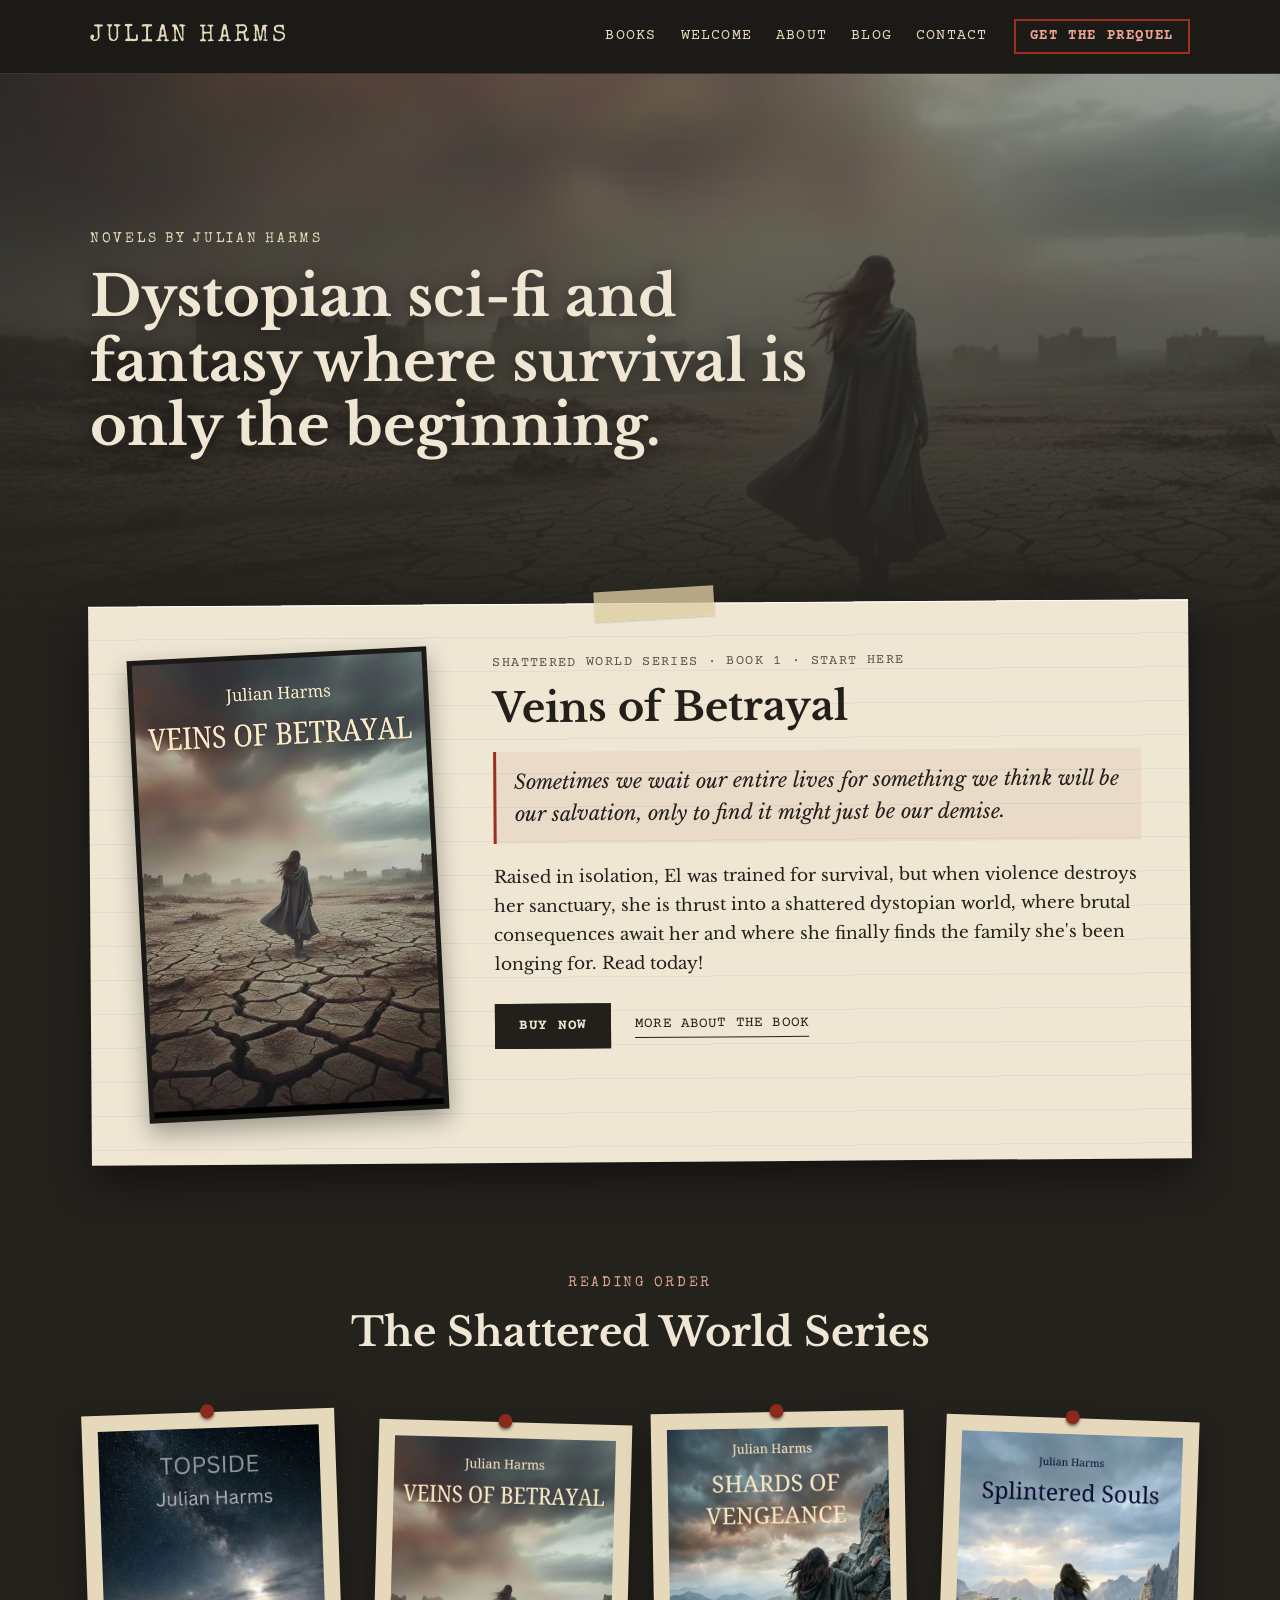
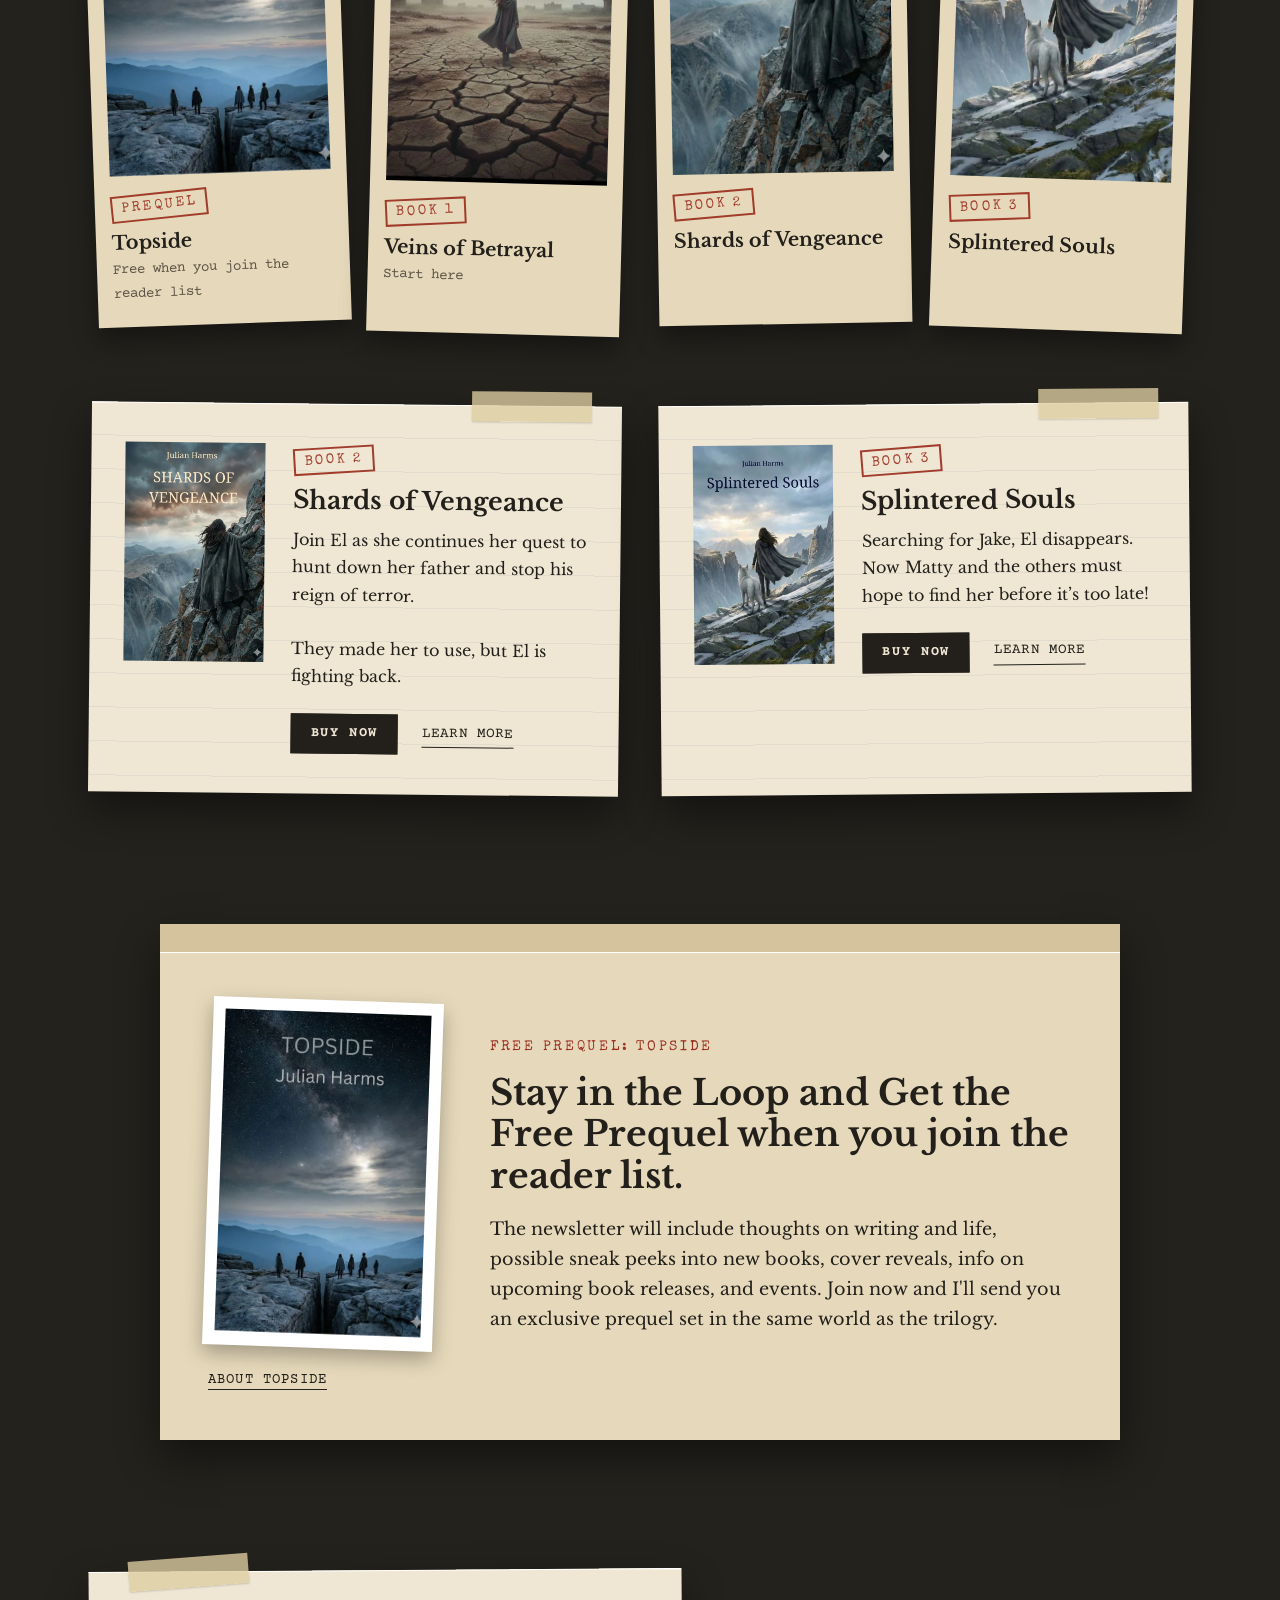
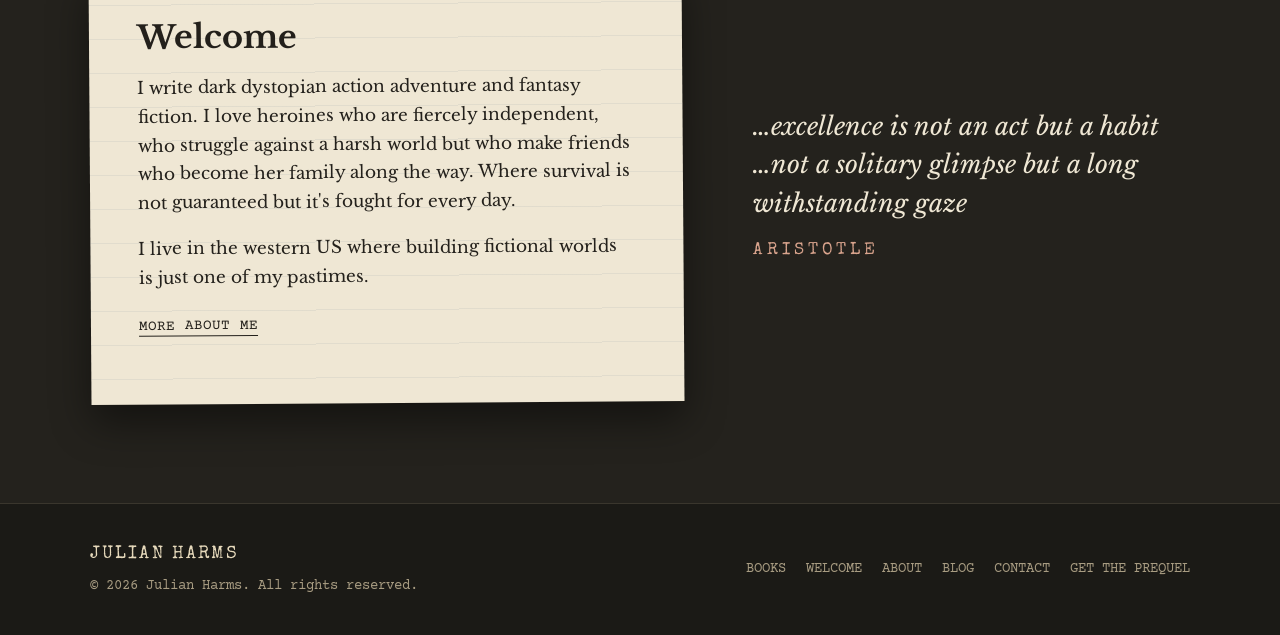
==== commit be46ec09: "Update homepage log line Co-Authored-By: Claude Opus 5.5 <noreply@anthropic.com> Claude-Session: htt" ====
--- a/index.html
+++ b/index.html
@@ -227,7 +227,7 @@
     <section class="hero">
       <div class="container">
         <p class="eyebrow">Novels by Julian Harms</p>
-        <h1>Dystopian <span class="nowrap">sci-fi</span> and fantasy for readers who love heroines and hard choices.</h1>
+        <h1>Dystopian <span class="nowrap">sci-fi</span> and fantasy where survival is only the beginning.</h1>
       </div>
     </section>
 
--- a/styles.css
+++ b/styles.css
@@ -294,6 +294,18 @@
   color: var(--paper);
 }
 
+@media (min-width: 900px) {
+  /* Show the whole figure and some sky; shift her to the right of the headline */
+  .hero {
+    min-height: clamp(560px, 46vw, 820px);
+    display: flex;
+    align-items: center;
+    padding: 60px 0 110px;
+    background-size: 100% 100%, 130% auto;
+    background-position: 0 0, 0% 51%;
+  }
+}
+
 .hero .eyebrow {
   color: var(--manila);
 }
@@ -843,7 +855,10 @@
 
 @media (max-width: 720px) {
   .hero {
-    padding: 64px 0 100px;
+    /* Tall enough that she stands clear below the headline */
+    padding: 56px 0 400px;
+    background-size: 100% 100%, auto 108%;
+    background-position: 0 0, center 100%;
   }
   .card,
   .glass,
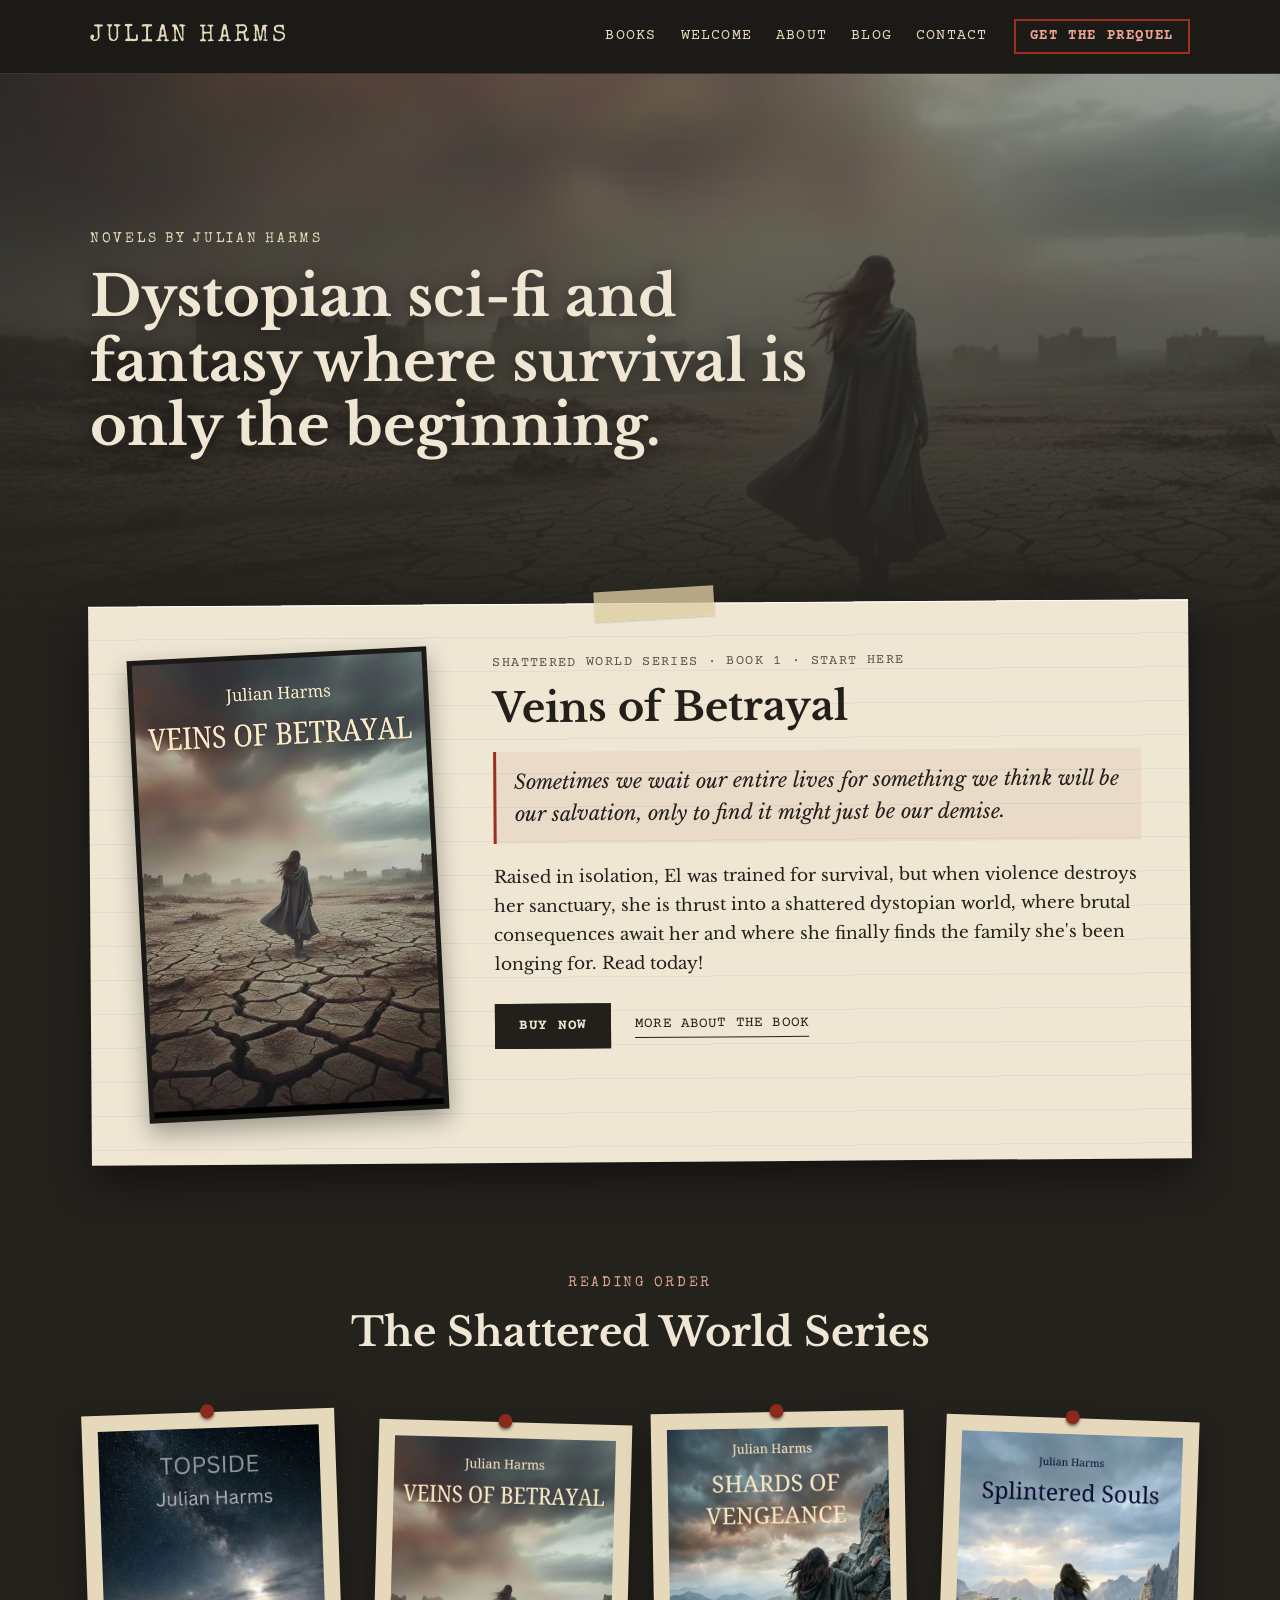
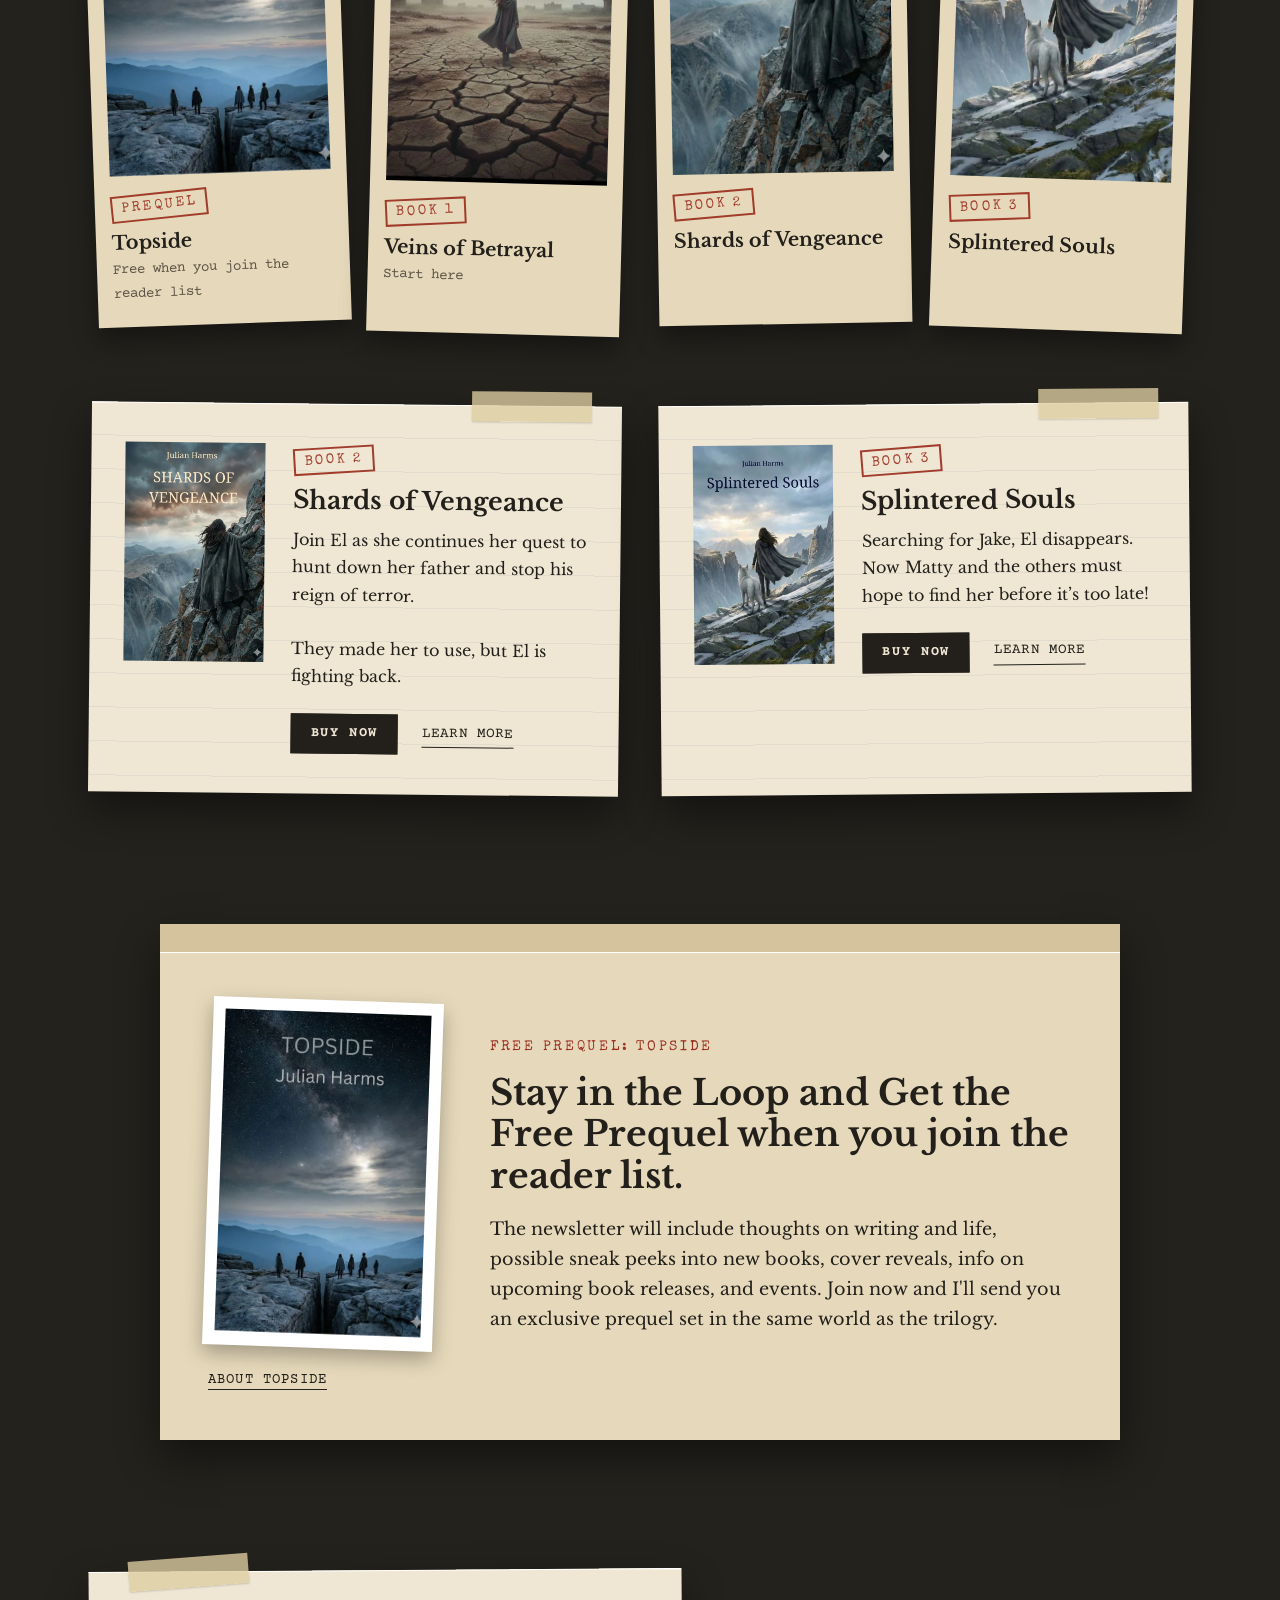
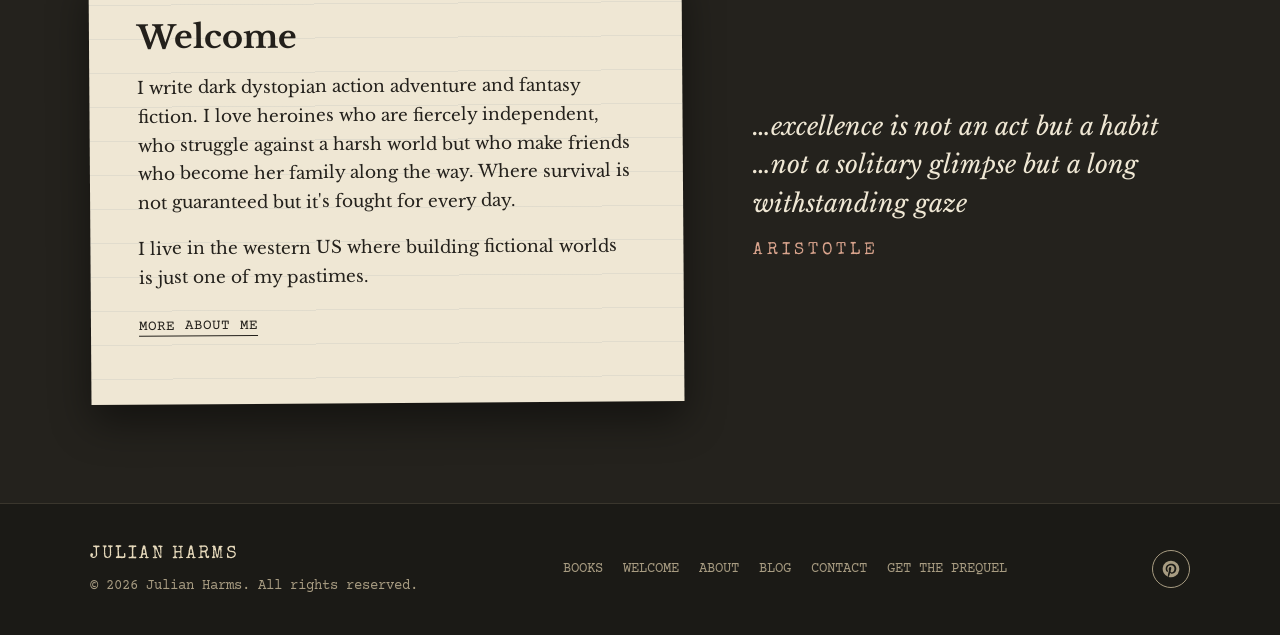
==== commit 67a73c23: "Add Pinterest social link to footer, Contact and About pages Co-Authored-By: Claude Opus 5.5 <norepl" ====
--- a/index.html
+++ b/index.html
@@ -52,6 +52,7 @@
         {
           "@type": "Person",
           "@id": "https://julianharms.com/#author",
+            "sameAs": ["https://www.pinterest.com/0xsi0481m8g98vflykwwtysgiju89o/"],
           "name": "Julian Harms",
           "url": "https://julianharms.com/",
           "jobTitle": "Author",
@@ -404,6 +405,11 @@
         <a href="/contact/">Contact</a>
         <a class="prequel-trigger" href="#signup">Get the Prequel</a>
       </div>
+      <div class="social-links">
+        <a class="social-icon" href="https://www.pinterest.com/0xsi0481m8g98vflykwwtysgiju89o/" target="_blank" rel="noopener noreferrer me" aria-label="Julian Harms on Pinterest" title="Pinterest">
+          <svg viewBox="0 0 24 24" width="20" height="20" aria-hidden="true" focusable="false"><path fill="currentColor" d="M12 2a10 10 0 0 0-3.64 19.31c-.09-.78-.17-1.98.03-2.83l1.18-5s-.3-.6-.3-1.49c0-1.4.81-2.44 1.82-2.44.86 0 1.27.64 1.27 1.41 0 .86-.55 2.15-.83 3.34-.24 1 .5 1.81 1.48 1.81 1.78 0 3.15-1.88 3.15-4.58 0-2.39-1.72-4.07-4.18-4.07-2.85 0-4.52 2.14-4.52 4.35 0 .86.33 1.78.74 2.28.08.1.09.19.07.29l-.28 1.13c-.04.18-.15.22-.33.13-1.25-.58-2.03-2.4-2.03-3.87 0-3.15 2.29-6.04 6.6-6.04 3.46 0 6.16 2.47 6.16 5.77 0 3.44-2.17 6.22-5.18 6.22-1.01 0-1.97-.53-2.29-1.15l-.62 2.38c-.23.87-.84 1.95-1.25 2.62A10 10 0 1 0 12 2z"/></svg>
+        </a>
+      </div>
     </div>
   </footer>
 
--- a/styles.css
+++ b/styles.css
@@ -953,3 +953,43 @@
     scroll-behavior: auto !important;
   }
 }
+
+/* ---------- Social links ---------- */
+
+.social-links {
+  display: flex;
+  flex-wrap: wrap;
+  gap: 12px;
+}
+
+.social-icon {
+  display: inline-flex;
+  align-items: center;
+  justify-content: center;
+  width: 38px;
+  height: 38px;
+  border: 1px solid currentColor;
+  border-radius: 50%;
+  color: var(--dim);
+  transition: color 0.2s ease, transform 0.2s ease;
+}
+
+.social-icon:hover,
+.social-icon:focus-visible {
+  color: var(--manila);
+  transform: rotate(-6deg);
+}
+
+.page-social {
+  margin-top: 22px;
+}
+
+.page-social .social-icon {
+  color: var(--stamp);
+  border-width: 2px;
+}
+
+.page-social .social-icon:hover,
+.page-social .social-icon:focus-visible {
+  color: var(--ink);
+}
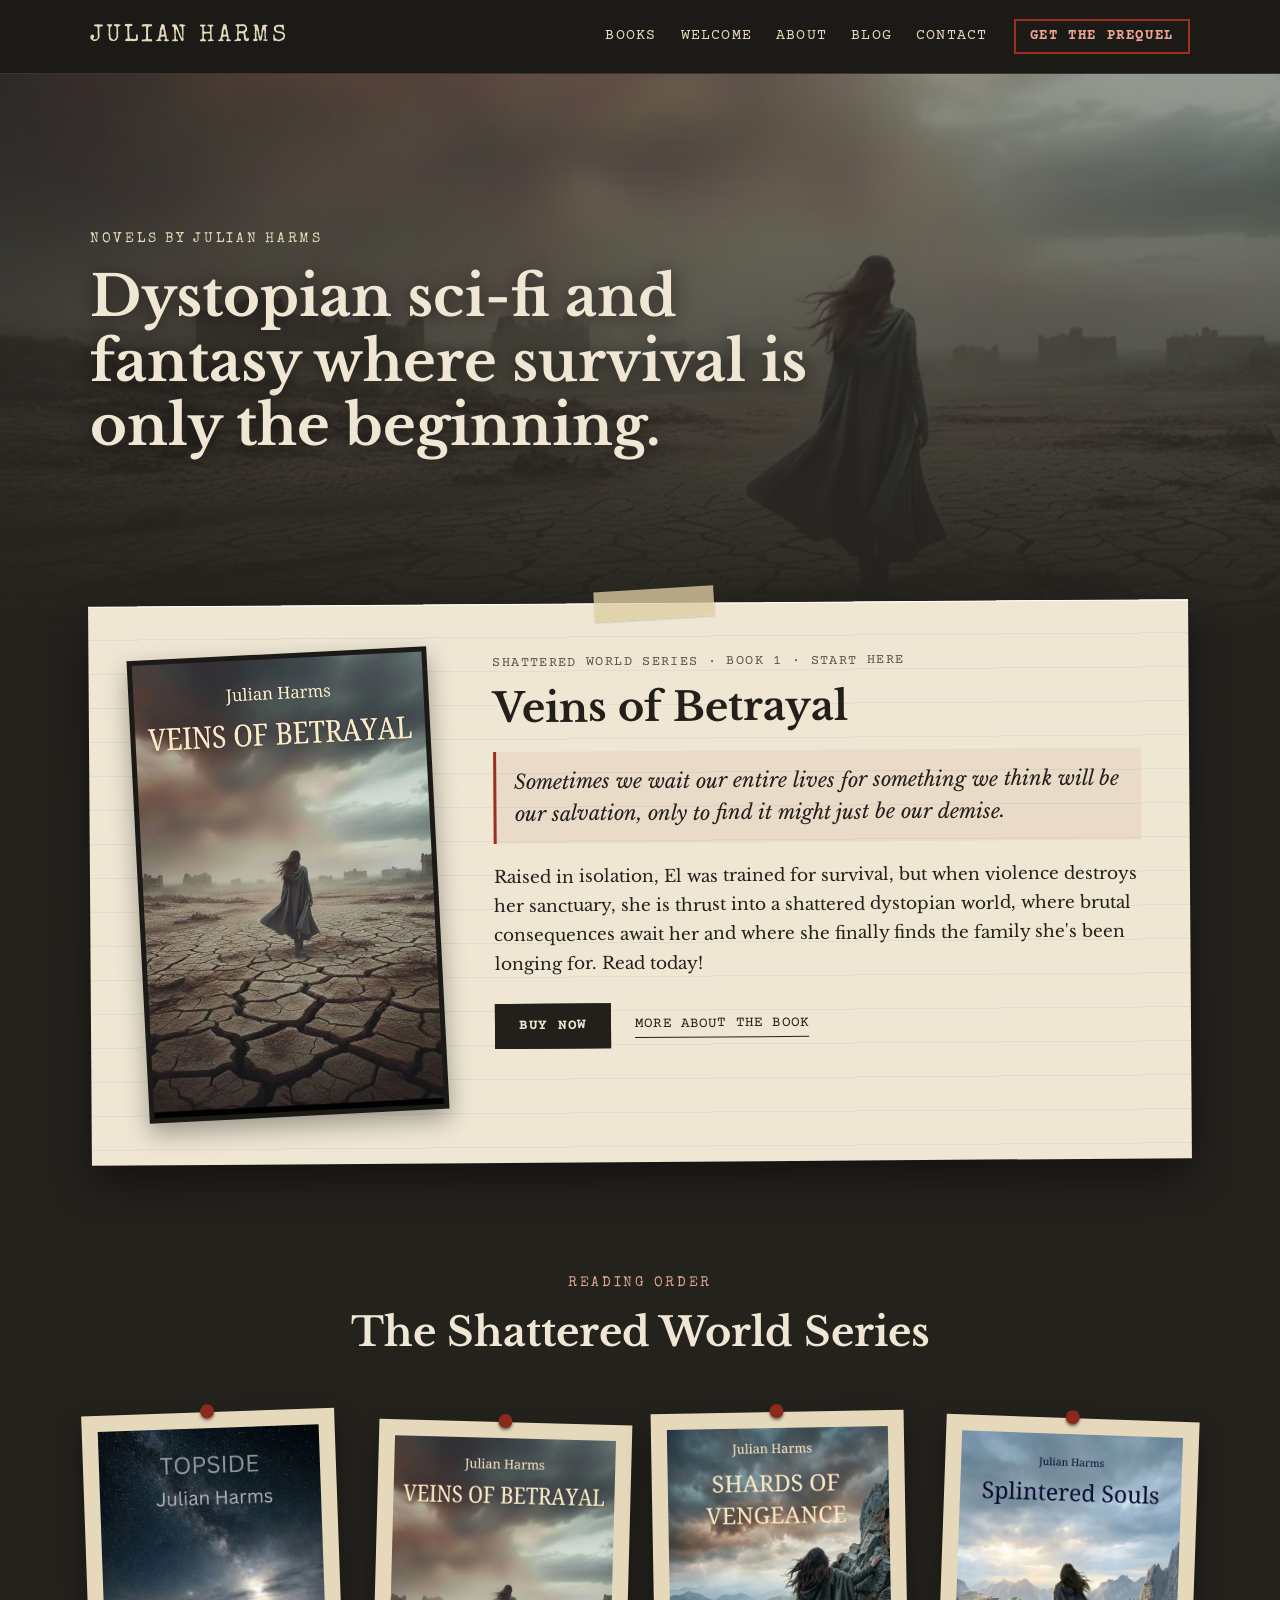
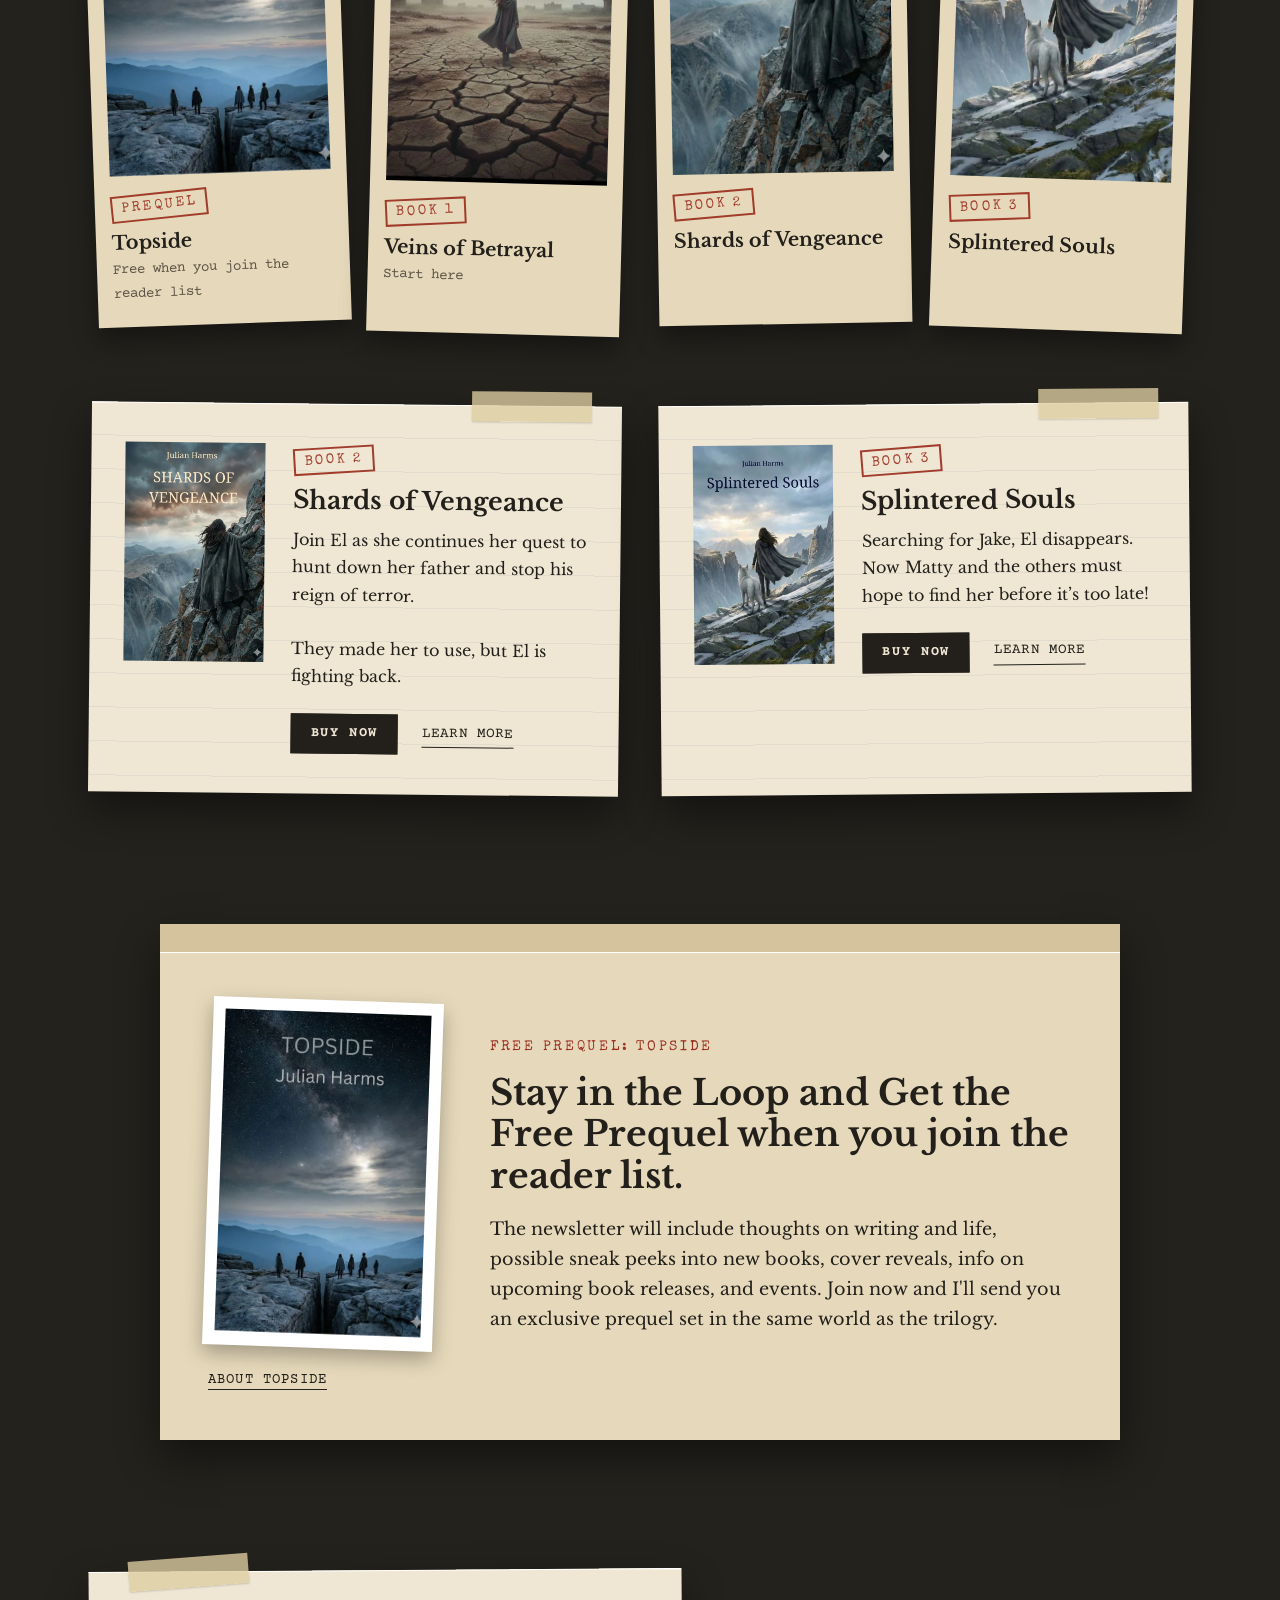
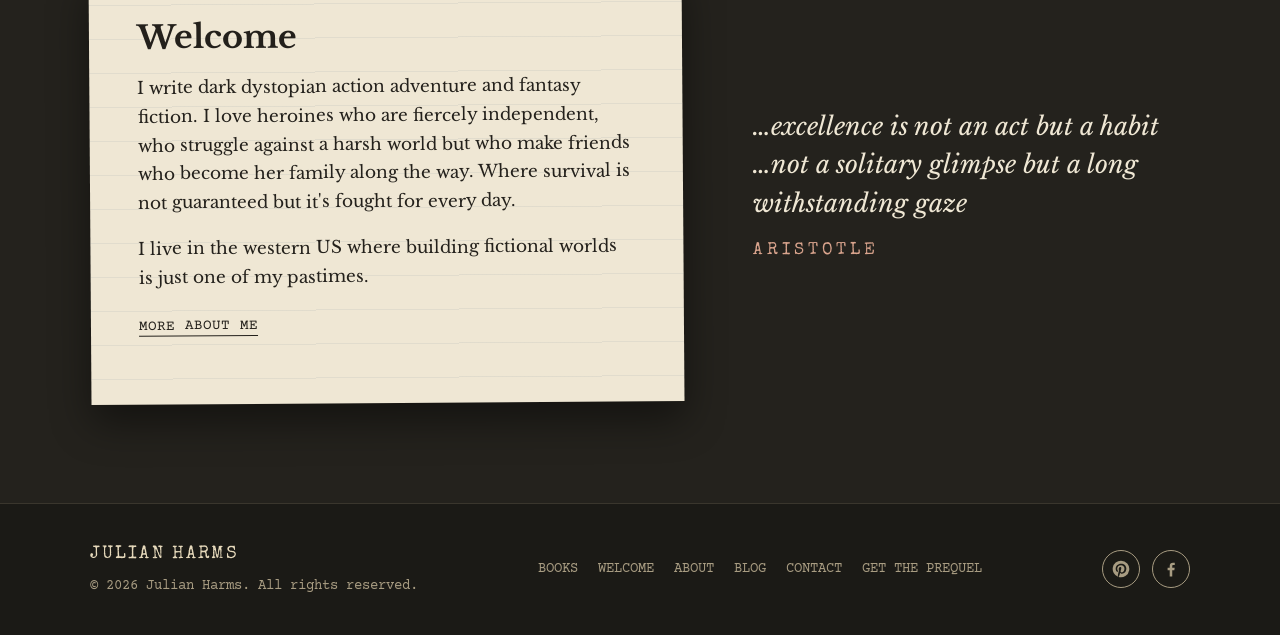
==== commit 968b9e3c: "Add Facebook social link next to Pinterest Co-Authored-By: Claude Opus 5.5 <noreply@anthropic.com> C" ====
--- a/index.html
+++ b/index.html
@@ -52,7 +52,7 @@
         {
           "@type": "Person",
           "@id": "https://julianharms.com/#author",
-            "sameAs": ["https://www.pinterest.com/0xsi0481m8g98vflykwwtysgiju89o/"],
+            "sameAs": ["https://www.pinterest.com/0xsi0481m8g98vflykwwtysgiju89o/", "https://www.facebook.com/profile.php?id=61579558916763"],
           "name": "Julian Harms",
           "url": "https://julianharms.com/",
           "jobTitle": "Author",
@@ -409,6 +409,9 @@
         <a class="social-icon" href="https://www.pinterest.com/0xsi0481m8g98vflykwwtysgiju89o/" target="_blank" rel="noopener noreferrer me" aria-label="Julian Harms on Pinterest" title="Pinterest">
           <svg viewBox="0 0 24 24" width="20" height="20" aria-hidden="true" focusable="false"><path fill="currentColor" d="M12 2a10 10 0 0 0-3.64 19.31c-.09-.78-.17-1.98.03-2.83l1.18-5s-.3-.6-.3-1.49c0-1.4.81-2.44 1.82-2.44.86 0 1.27.64 1.27 1.41 0 .86-.55 2.15-.83 3.34-.24 1 .5 1.81 1.48 1.81 1.78 0 3.15-1.88 3.15-4.58 0-2.39-1.72-4.07-4.18-4.07-2.85 0-4.52 2.14-4.52 4.35 0 .86.33 1.78.74 2.28.08.1.09.19.07.29l-.28 1.13c-.04.18-.15.22-.33.13-1.25-.58-2.03-2.4-2.03-3.87 0-3.15 2.29-6.04 6.6-6.04 3.46 0 6.16 2.47 6.16 5.77 0 3.44-2.17 6.22-5.18 6.22-1.01 0-1.97-.53-2.29-1.15l-.62 2.38c-.23.87-.84 1.95-1.25 2.62A10 10 0 1 0 12 2z"/></svg>
         </a>
+        <a class="social-icon" href="https://www.facebook.com/profile.php?id=61579558916763" target="_blank" rel="noopener noreferrer me" aria-label="Julian Harms on Facebook" title="Facebook">
+          <svg viewBox="0 0 24 24" width="20" height="20" aria-hidden="true" focusable="false"><path fill="currentColor" d="M13.5 21v-7.5h2.53l.38-2.94H13.5V8.69c0-.85.24-1.43 1.46-1.43h1.56V4.63a20.9 20.9 0 0 0-2.27-.12c-2.25 0-3.79 1.37-3.79 3.89v2.16H7.92v2.94h2.54V21h3.04z"/></svg>
+        </a>
       </div>
     </div>
   </footer>
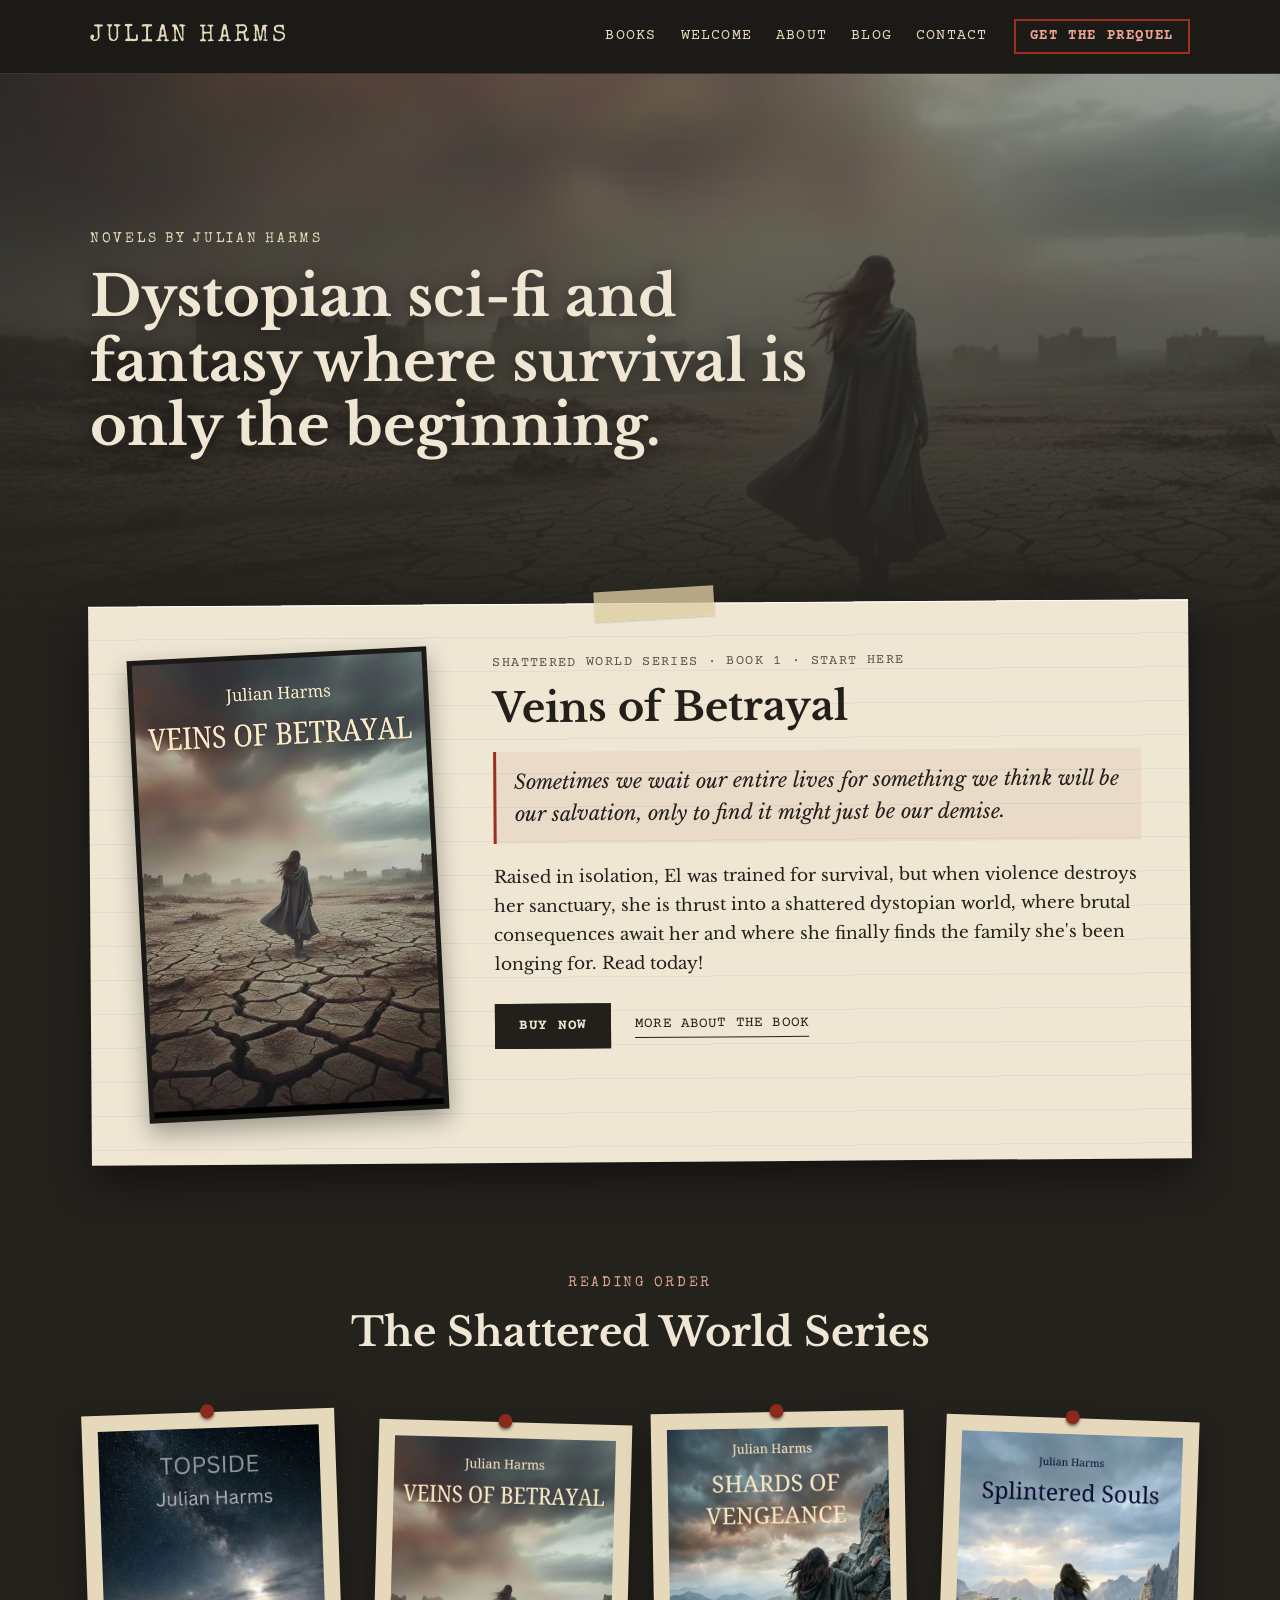
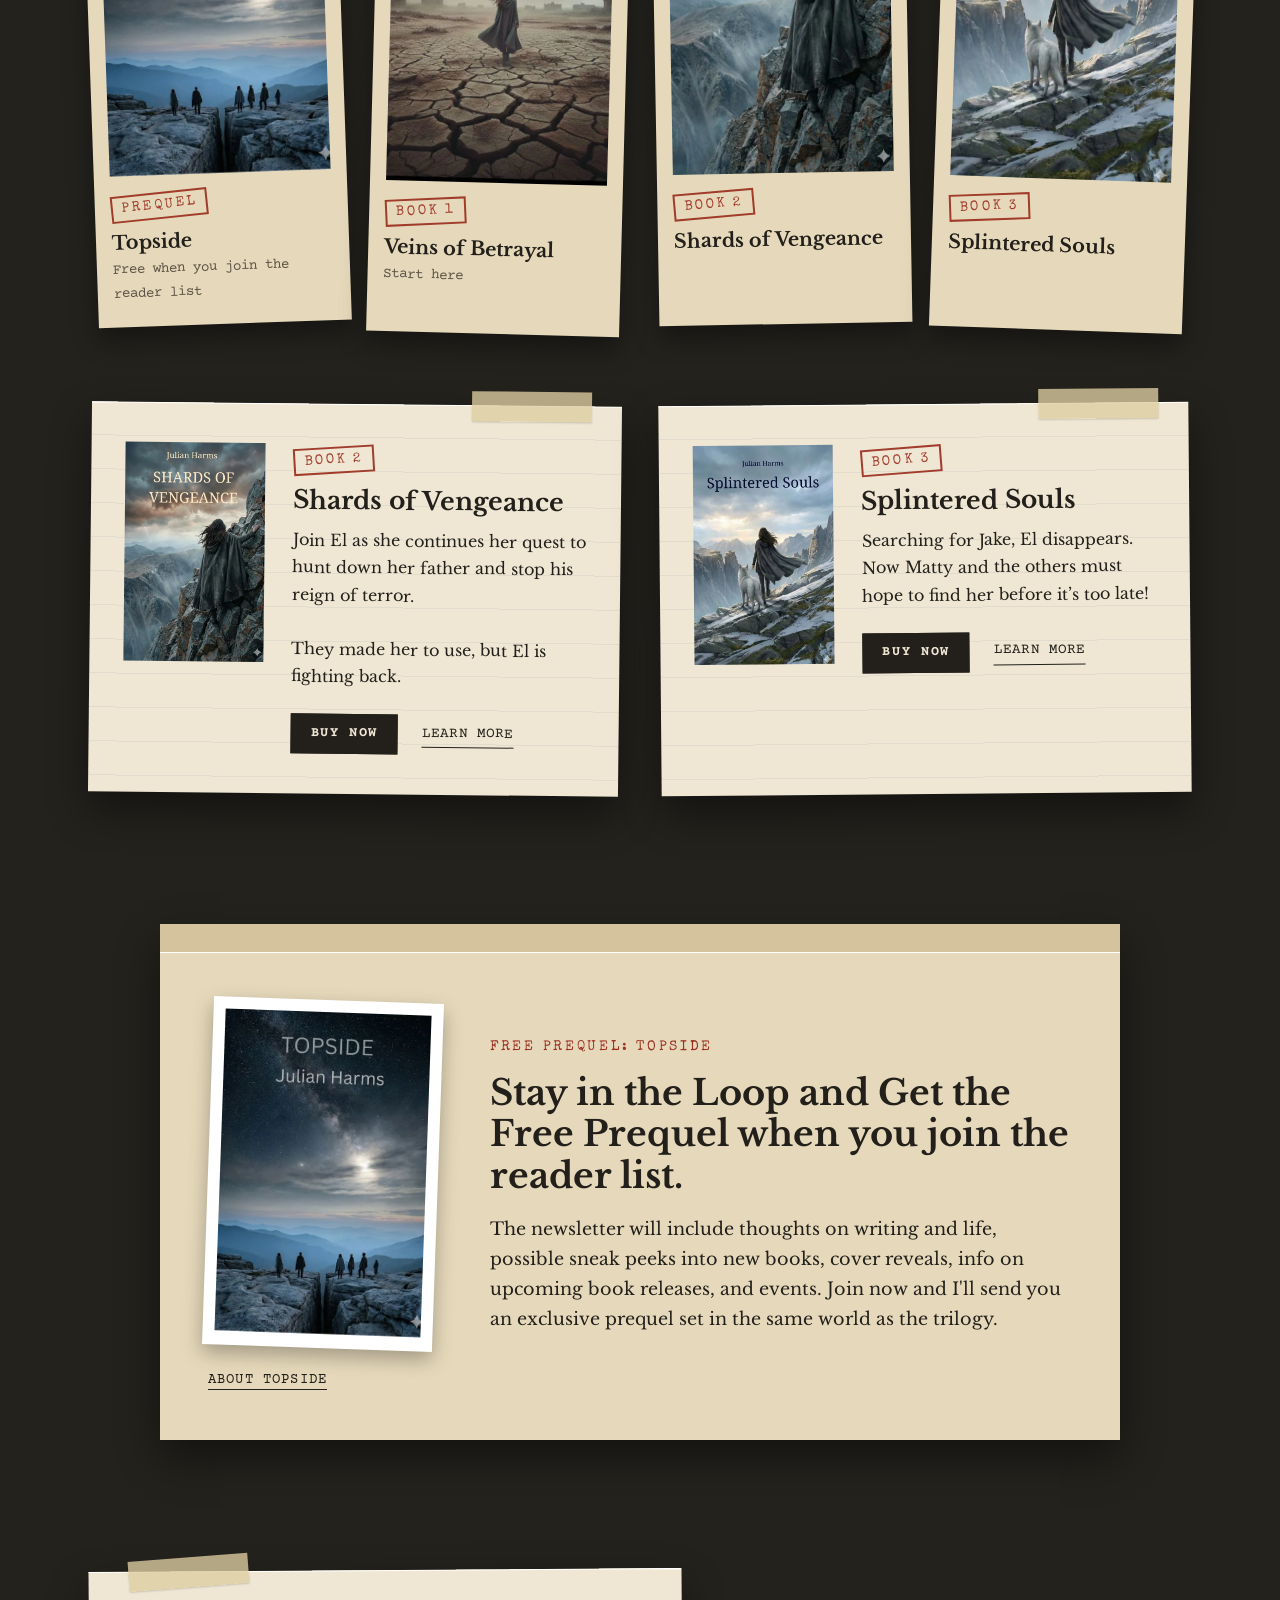
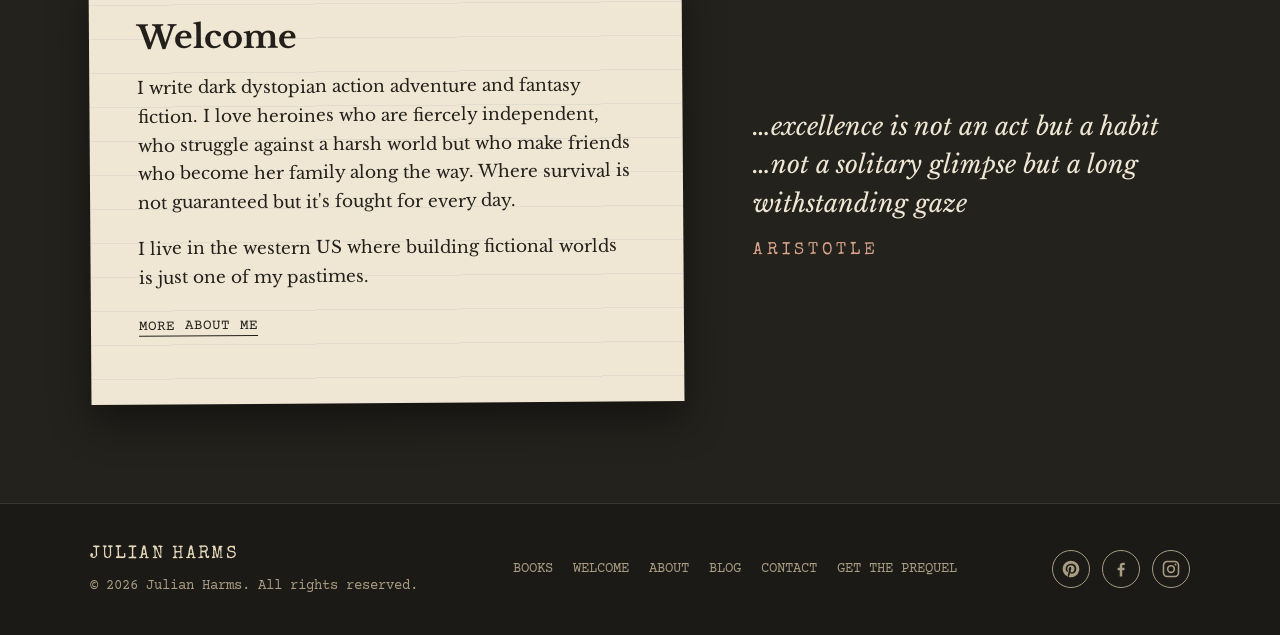
==== commit 6a58dad2: "Add Instagram social link Co-Authored-By: Claude Opus 5.5 <noreply@anthropic.com> Claude-Session: ht" ====
--- a/index.html
+++ b/index.html
@@ -52,7 +52,7 @@
         {
           "@type": "Person",
           "@id": "https://julianharms.com/#author",
-            "sameAs": ["https://www.pinterest.com/0xsi0481m8g98vflykwwtysgiju89o/", "https://www.facebook.com/profile.php?id=61579558916763"],
+            "sameAs": ["https://www.pinterest.com/0xsi0481m8g98vflykwwtysgiju89o/", "https://www.facebook.com/profile.php?id=61579558916763", "https://www.instagram.com/julianharmsauthor/"],
           "name": "Julian Harms",
           "url": "https://julianharms.com/",
           "jobTitle": "Author",
@@ -412,6 +412,9 @@
         <a class="social-icon" href="https://www.facebook.com/profile.php?id=61579558916763" target="_blank" rel="noopener noreferrer me" aria-label="Julian Harms on Facebook" title="Facebook">
           <svg viewBox="0 0 24 24" width="20" height="20" aria-hidden="true" focusable="false"><path fill="currentColor" d="M13.5 21v-7.5h2.53l.38-2.94H13.5V8.69c0-.85.24-1.43 1.46-1.43h1.56V4.63a20.9 20.9 0 0 0-2.27-.12c-2.25 0-3.79 1.37-3.79 3.89v2.16H7.92v2.94h2.54V21h3.04z"/></svg>
         </a>
+        <a class="social-icon" href="https://www.instagram.com/julianharmsauthor/" target="_blank" rel="noopener noreferrer me" aria-label="Julian Harms on Instagram" title="Instagram">
+          <svg viewBox="0 0 24 24" width="20" height="20" aria-hidden="true" focusable="false"><path fill="none" stroke="currentColor" stroke-width="1.9" d="M7.5 3h9A4.5 4.5 0 0 1 21 7.5v9a4.5 4.5 0 0 1-4.5 4.5h-9A4.5 4.5 0 0 1 3 16.5v-9A4.5 4.5 0 0 1 7.5 3z"/><circle cx="12" cy="12" r="4" fill="none" stroke="currentColor" stroke-width="1.9"/><circle cx="17.4" cy="6.6" r="1.2" fill="currentColor"/></svg>
+        </a>
       </div>
     </div>
   </footer>
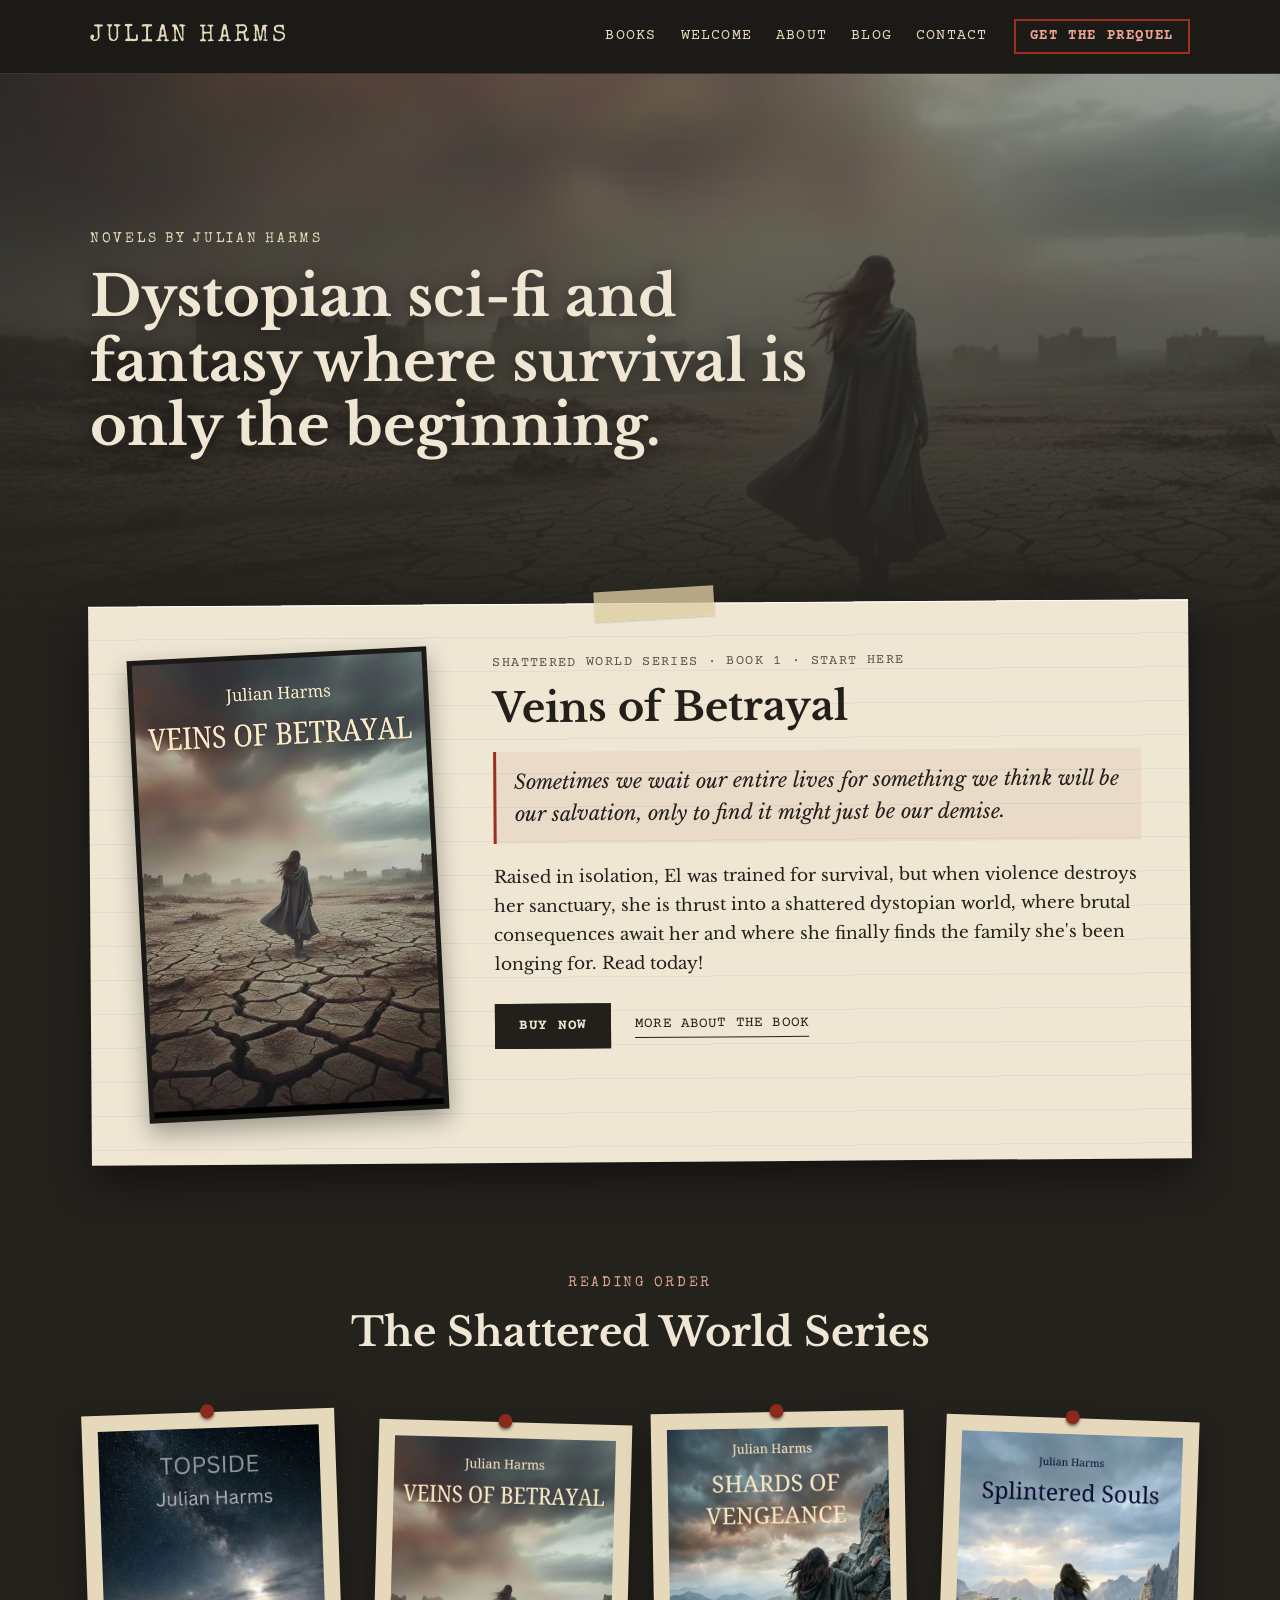
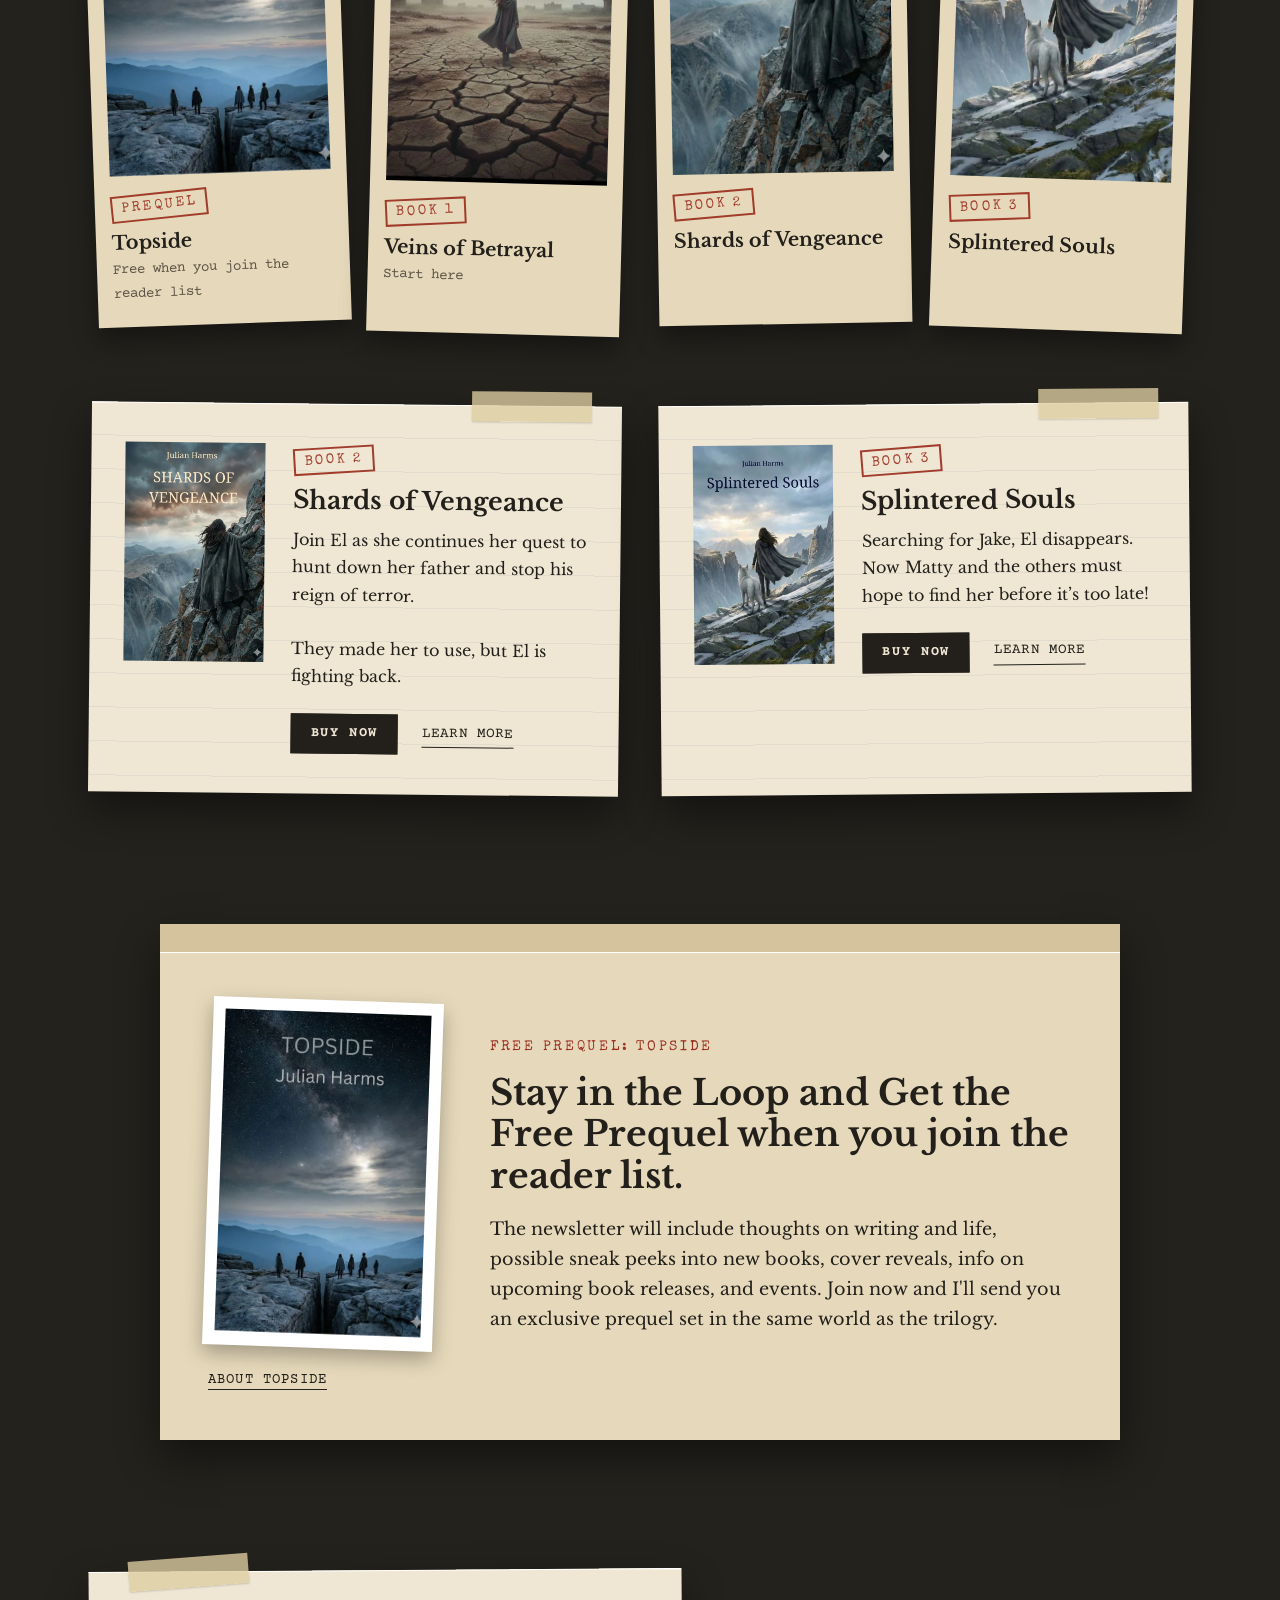
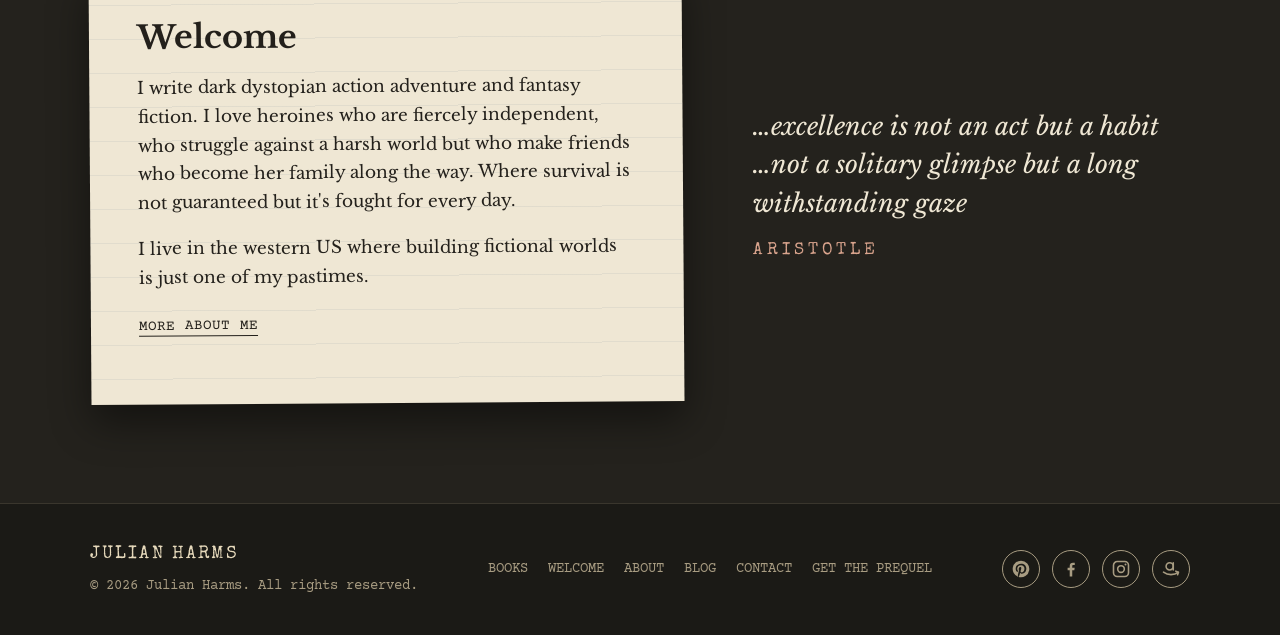
==== commit a965911b: "Add Amazon author page to social links and Person sameAs Co-Authored-By: Claude Opus 5.5 <noreply@an" ====
--- a/index.html
+++ b/index.html
@@ -52,7 +52,7 @@
         {
           "@type": "Person",
           "@id": "https://julianharms.com/#author",
-            "sameAs": ["https://www.pinterest.com/0xsi0481m8g98vflykwwtysgiju89o/", "https://www.facebook.com/profile.php?id=61579558916763", "https://www.instagram.com/julianharmsauthor/"],
+            "sameAs": ["https://www.pinterest.com/0xsi0481m8g98vflykwwtysgiju89o/", "https://www.facebook.com/profile.php?id=61579558916763", "https://www.instagram.com/julianharmsauthor/", "https://www.amazon.com/author/julianharmsauthor"],
           "name": "Julian Harms",
           "url": "https://julianharms.com/",
           "jobTitle": "Author",
@@ -415,6 +415,9 @@
         <a class="social-icon" href="https://www.instagram.com/julianharmsauthor/" target="_blank" rel="noopener noreferrer me" aria-label="Julian Harms on Instagram" title="Instagram">
           <svg viewBox="0 0 24 24" width="20" height="20" aria-hidden="true" focusable="false"><path fill="none" stroke="currentColor" stroke-width="1.9" d="M7.5 3h9A4.5 4.5 0 0 1 21 7.5v9a4.5 4.5 0 0 1-4.5 4.5h-9A4.5 4.5 0 0 1 3 16.5v-9A4.5 4.5 0 0 1 7.5 3z"/><circle cx="12" cy="12" r="4" fill="none" stroke="currentColor" stroke-width="1.9"/><circle cx="17.4" cy="6.6" r="1.2" fill="currentColor"/></svg>
         </a>
+        <a class="social-icon" href="https://www.amazon.com/author/julianharmsauthor" target="_blank" rel="noopener noreferrer me" aria-label="Julian Harms on Amazon" title="Amazon">
+          <svg viewBox="0 0 24 24" width="20" height="20" aria-hidden="true" focusable="false"><circle cx="10.4" cy="8.8" r="4.3" fill="none" stroke="currentColor" stroke-width="1.9"/><path fill="none" stroke="currentColor" stroke-width="1.9" stroke-linecap="round" stroke-linejoin="round" d="M14.7 4.5v8.6M3 15.8c5.2 3.9 12.8 3.9 18 0M17.8 14.6l3.2 1.2-1.1 3.1"/></svg>
+        </a>
       </div>
     </div>
   </footer>
